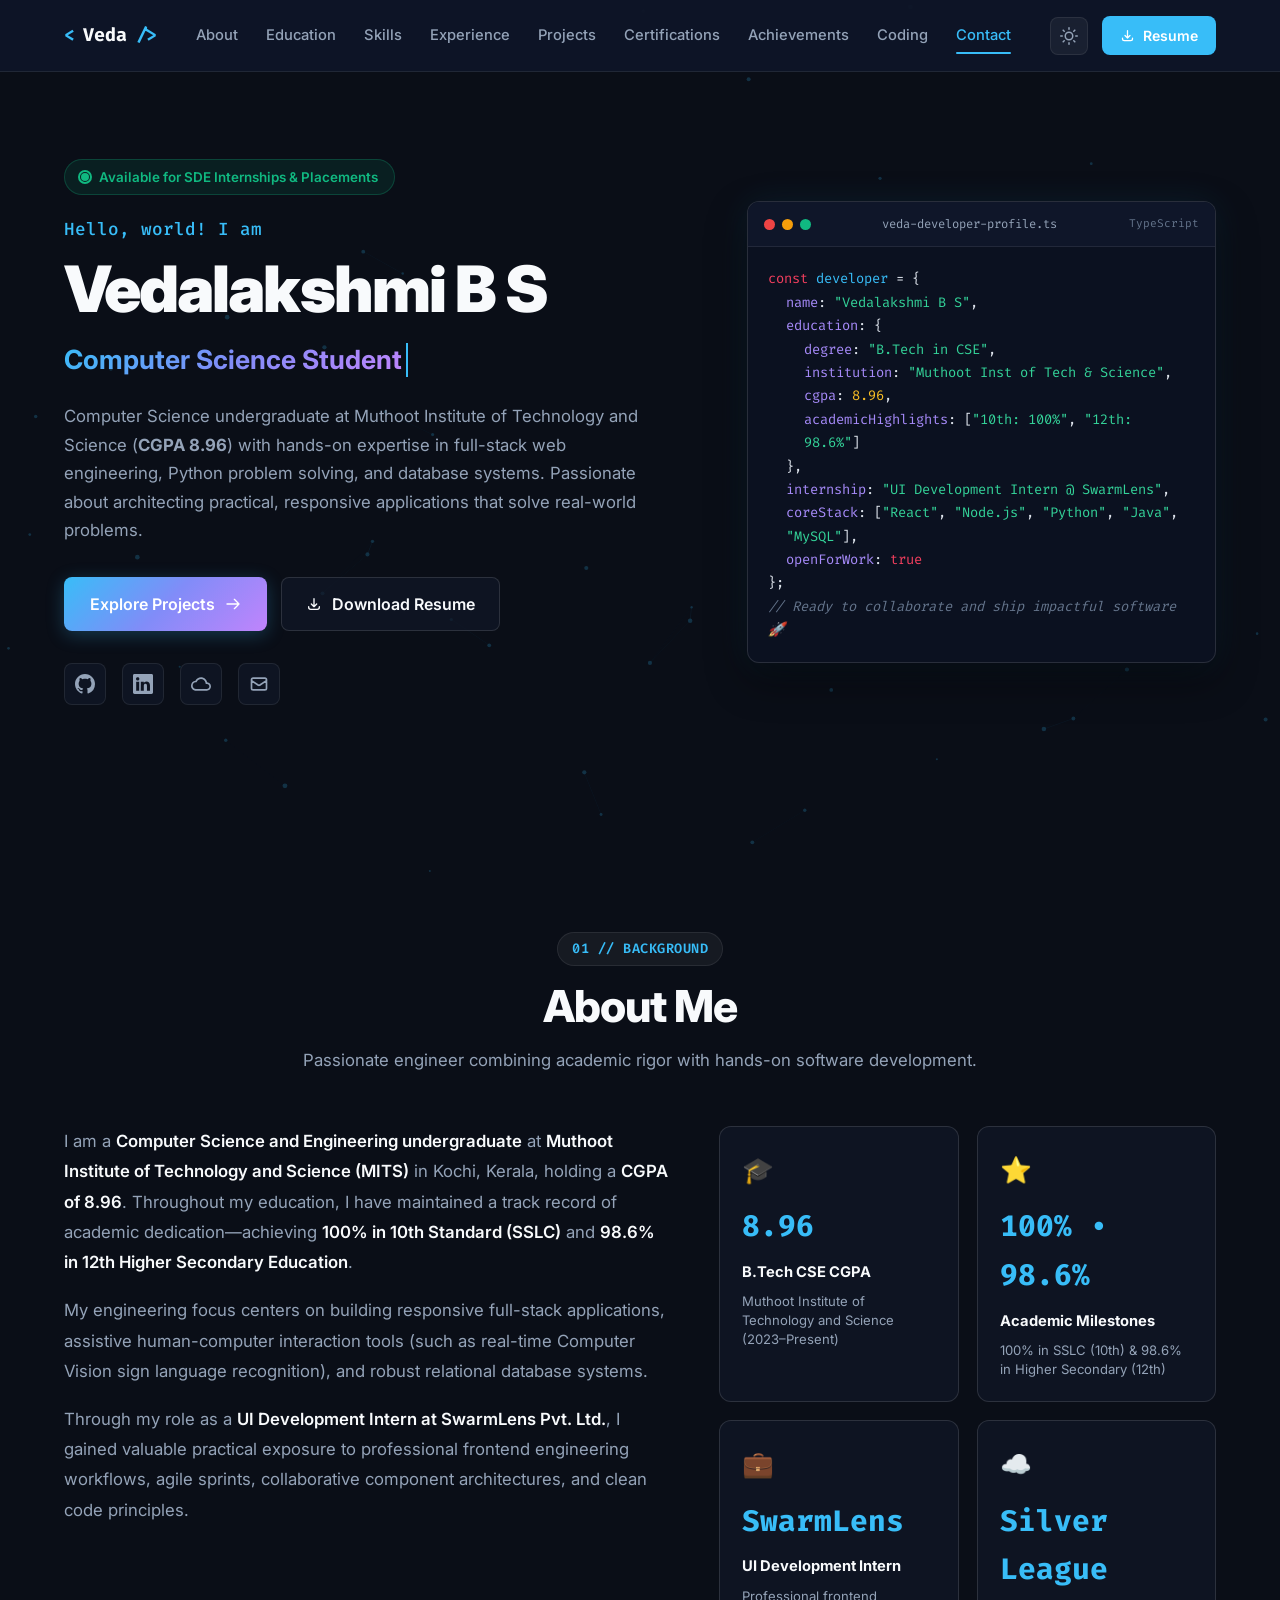
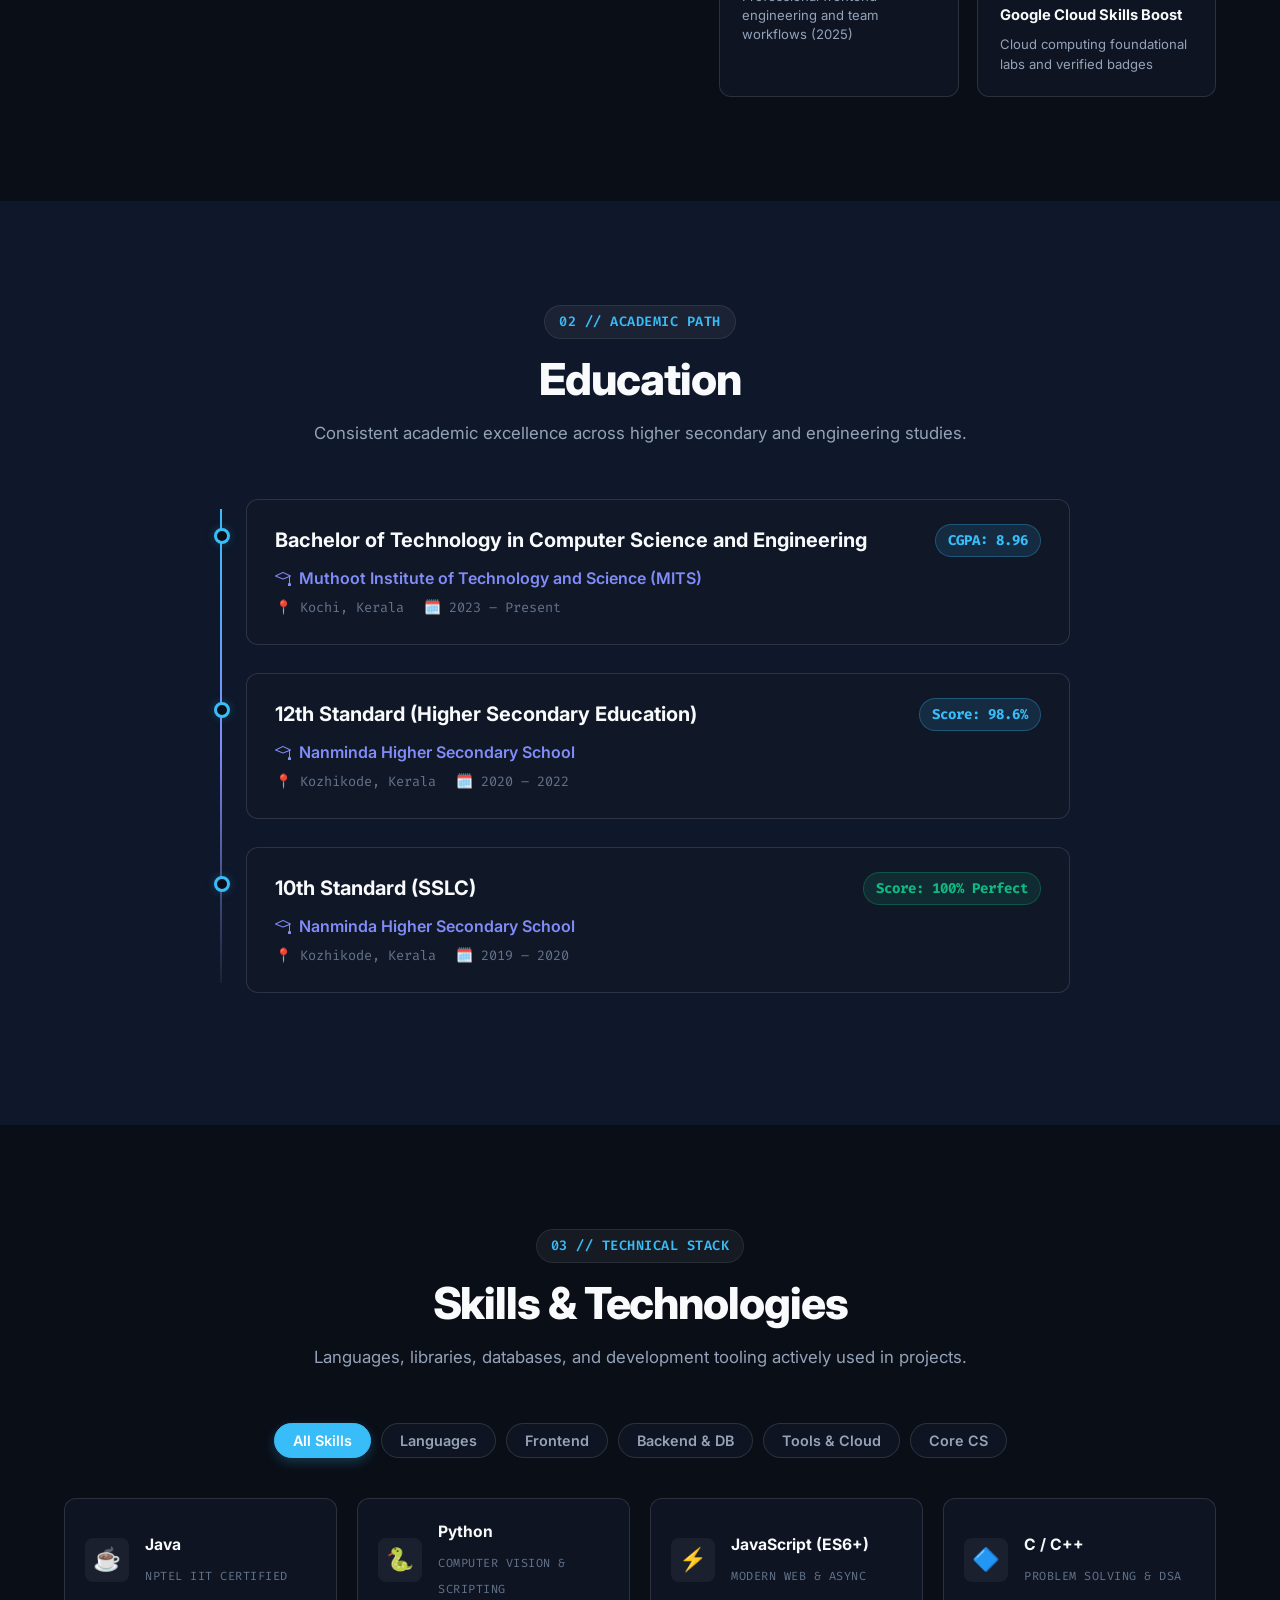
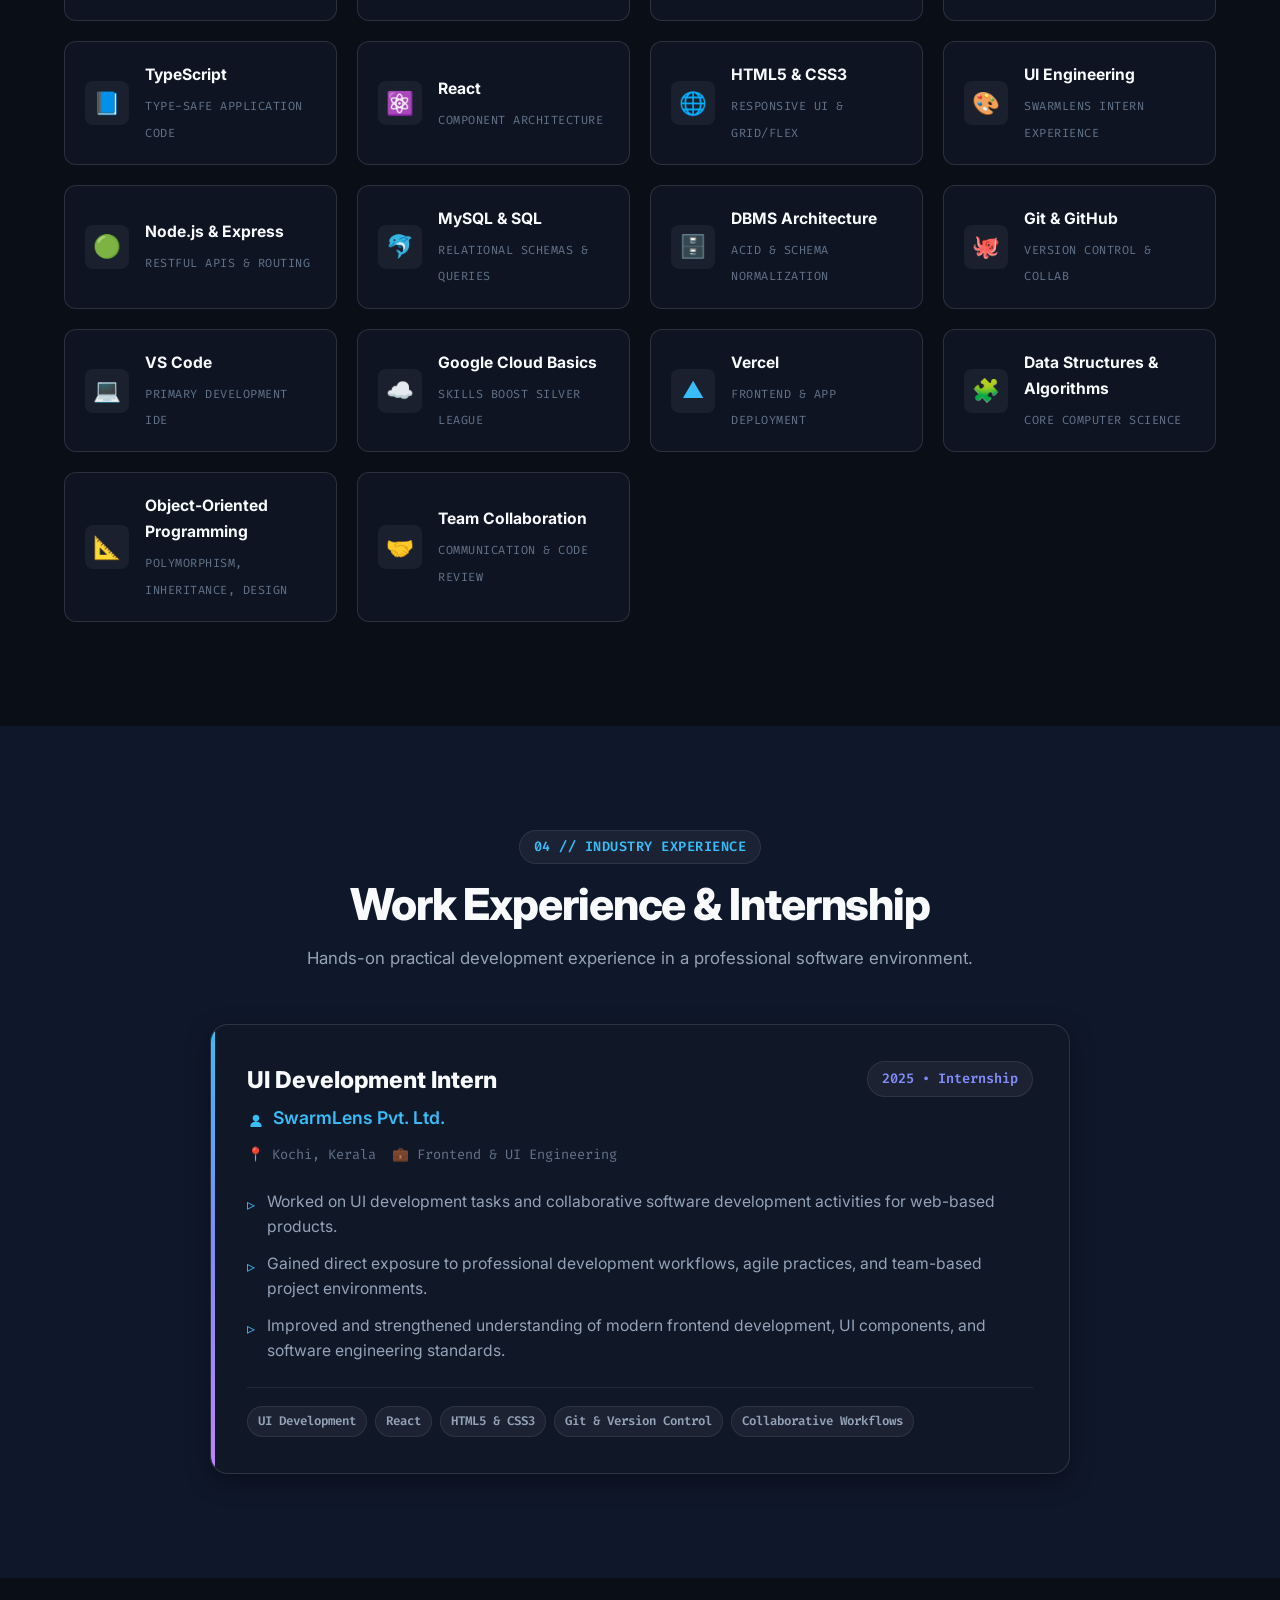
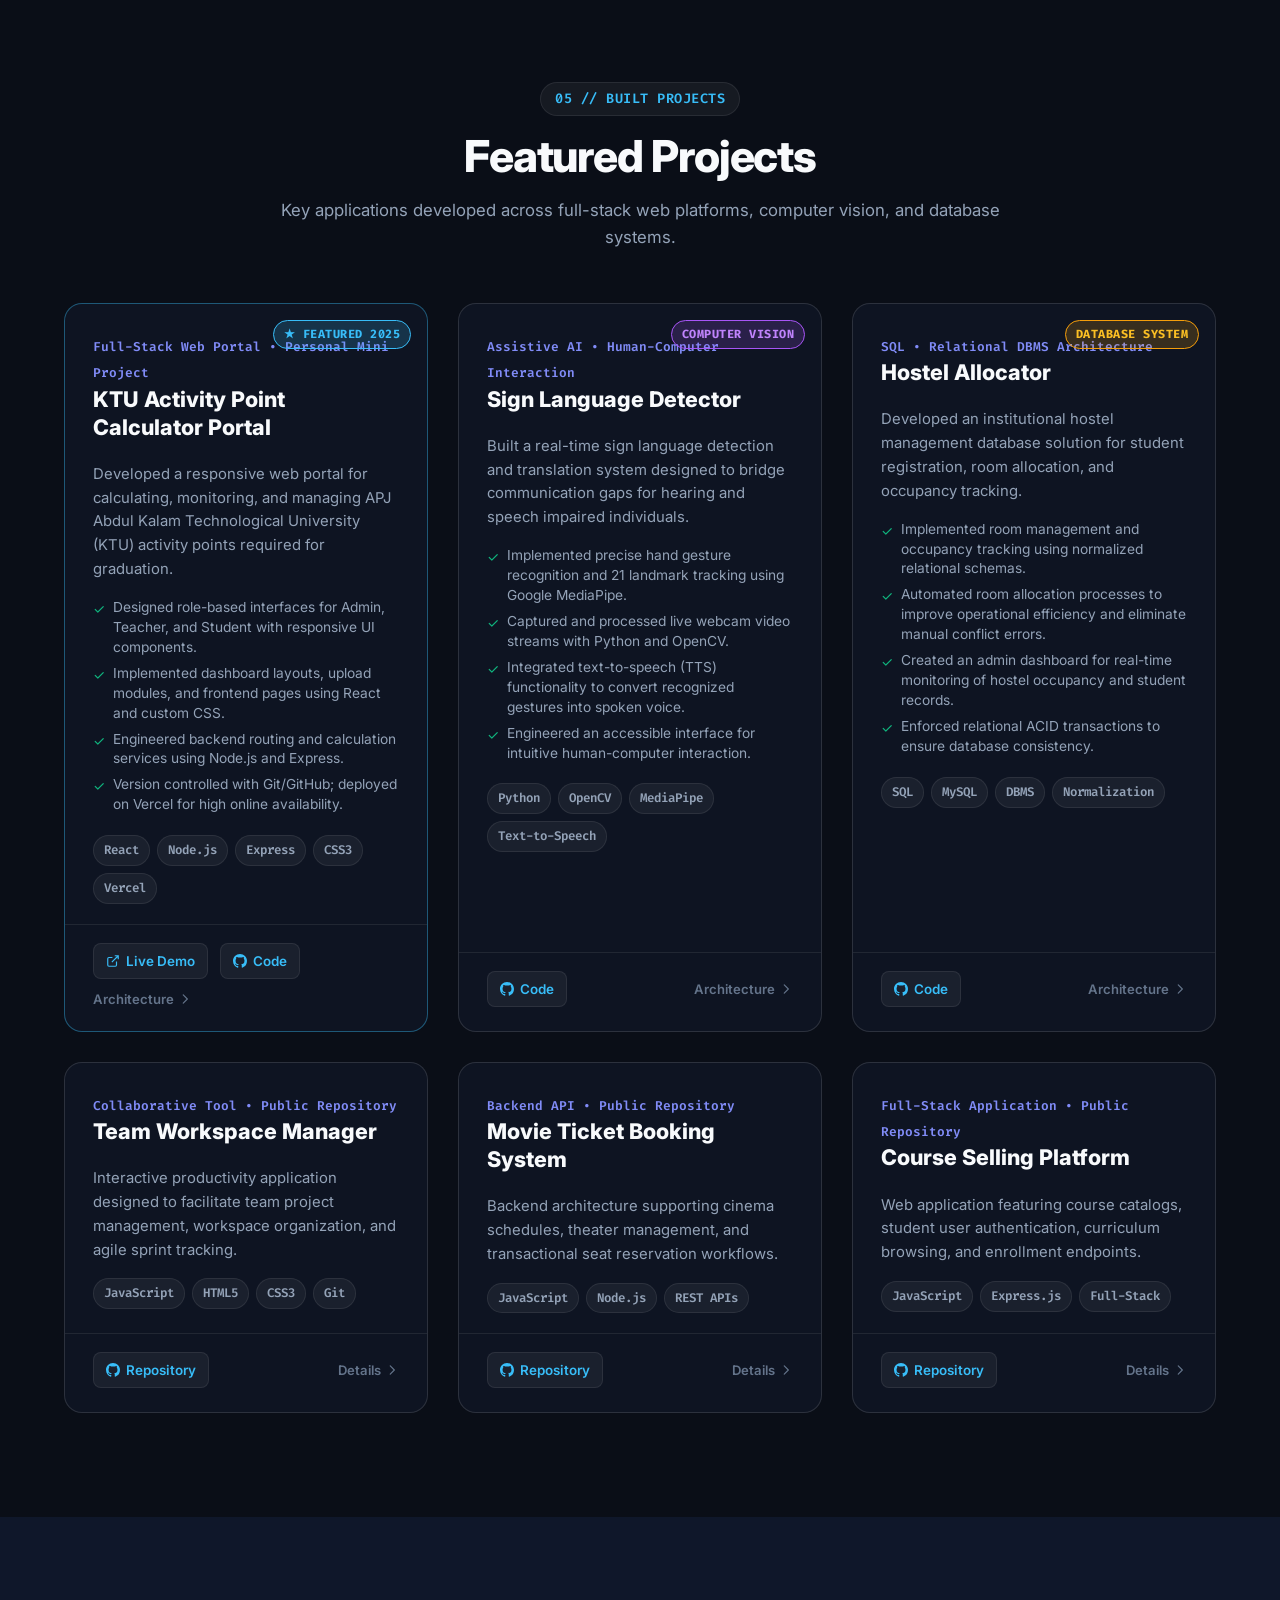
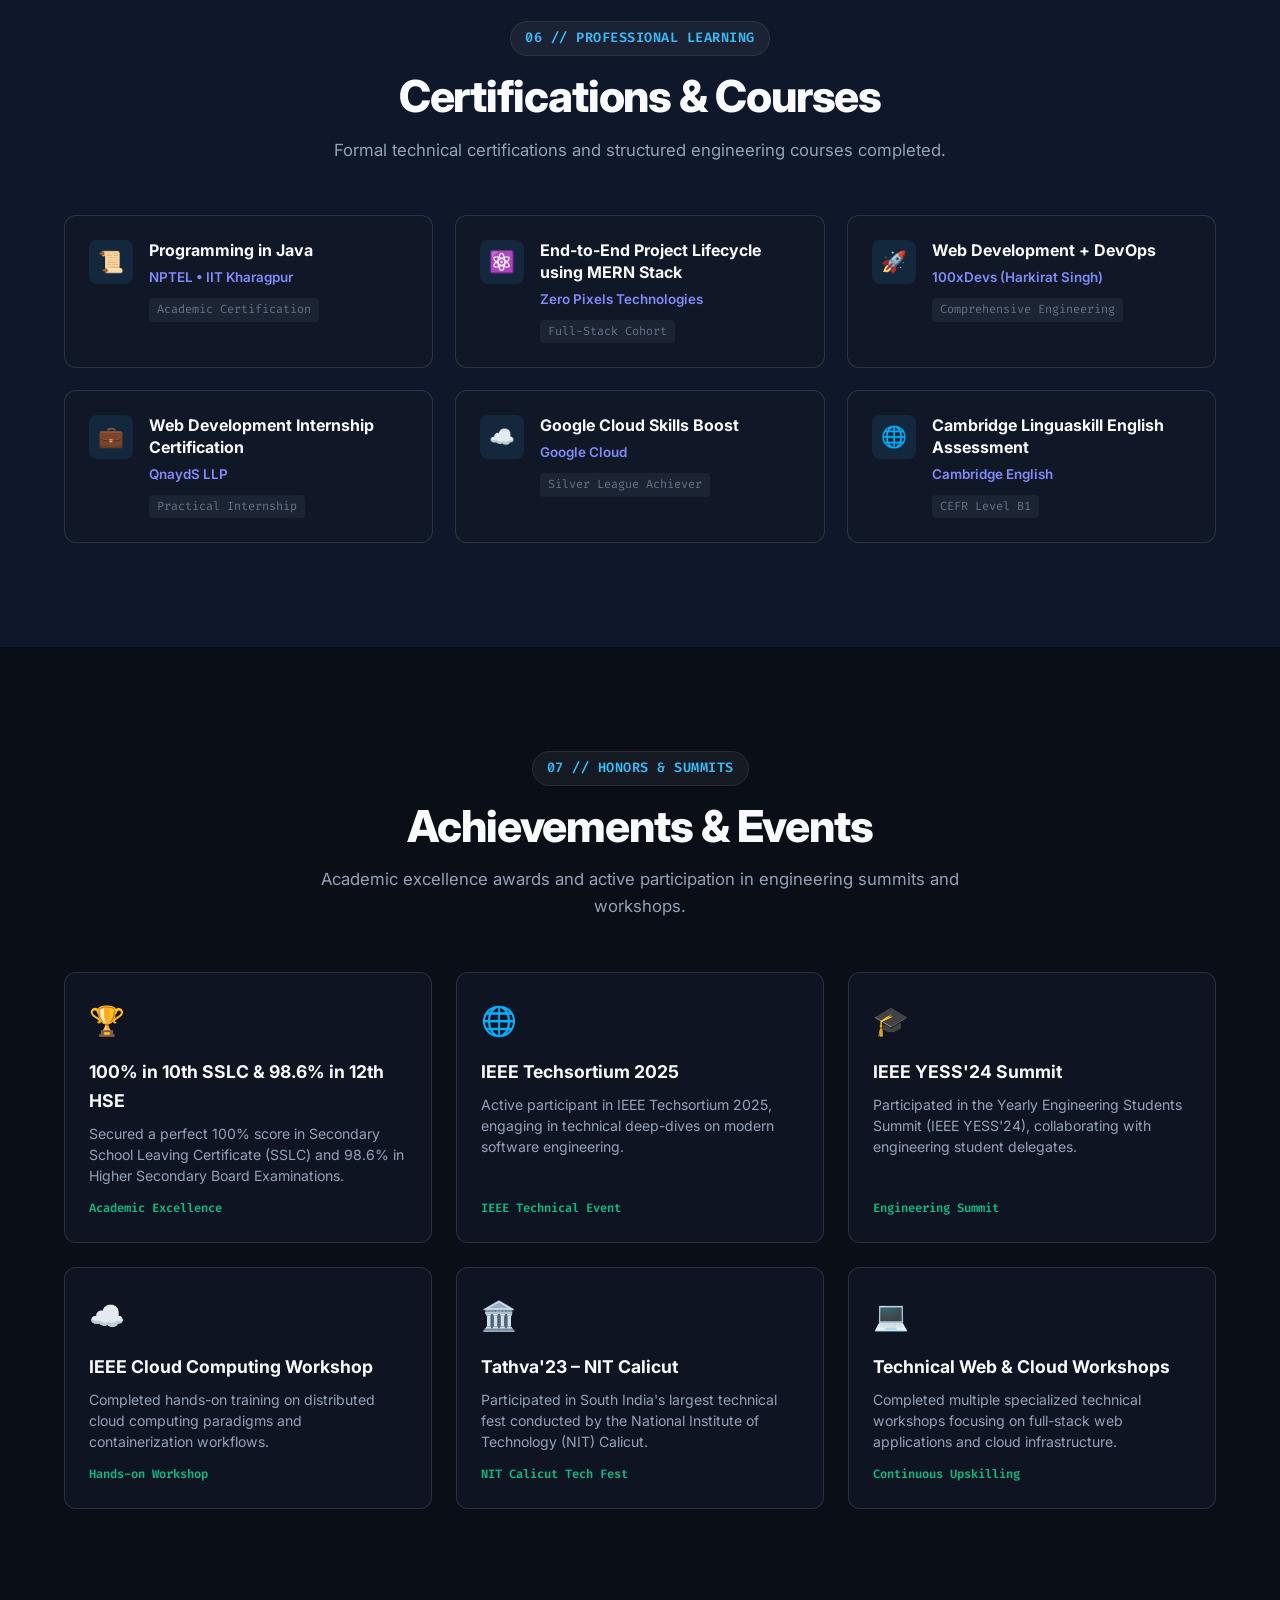
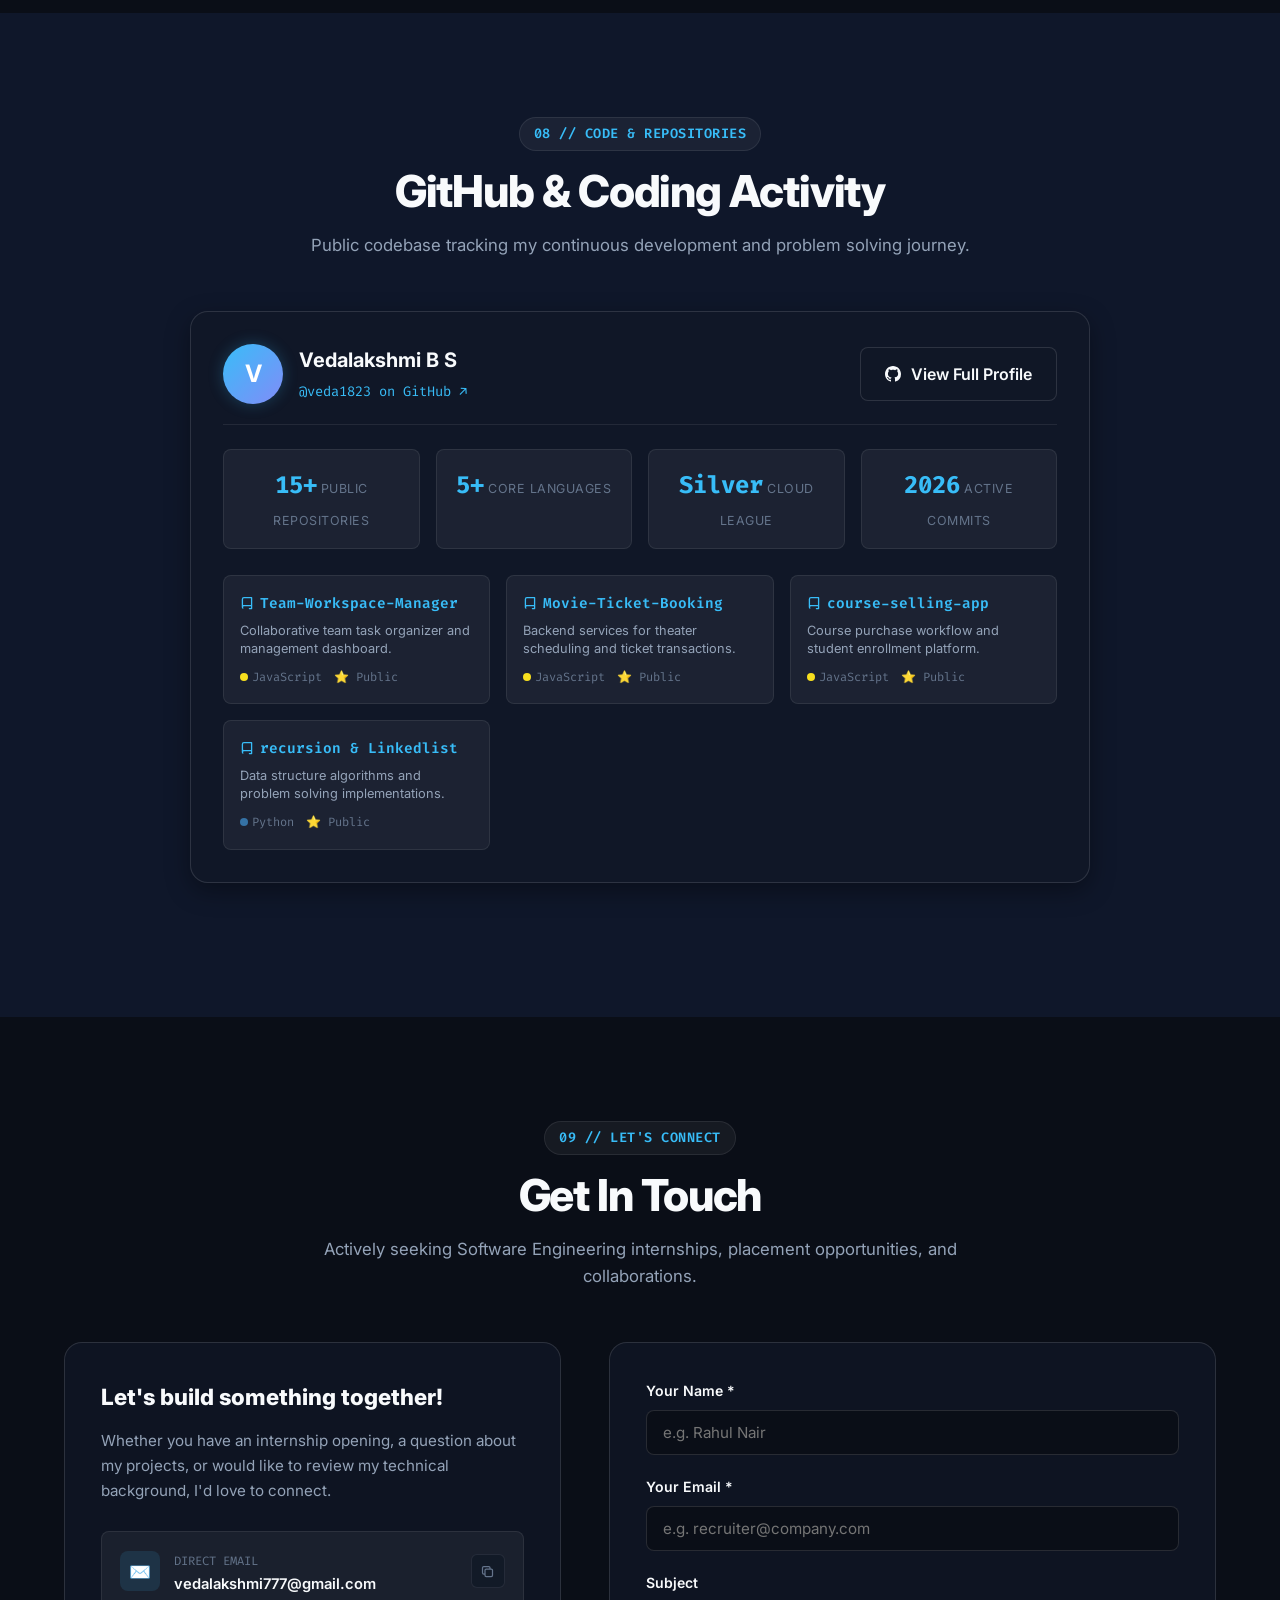
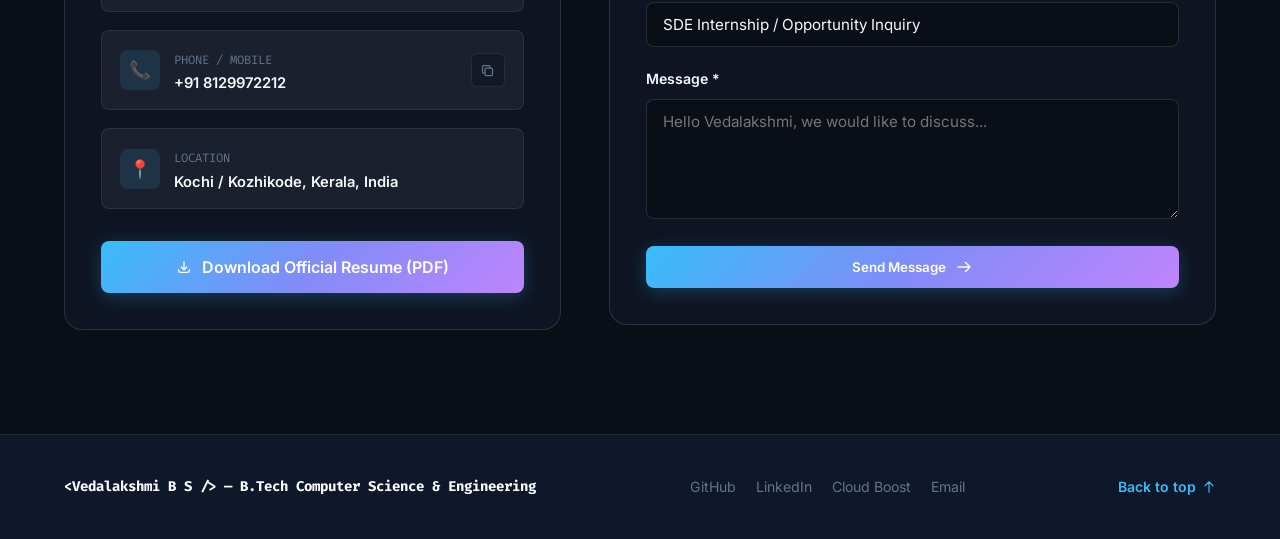
==== index.html @ 5c639513 "Initial commit: Vedalakshmi B S developer portfolio" ====
<!DOCTYPE html>
<html lang="en" data-theme="dark">
<head>
  <meta charset="UTF-8">
  <meta name="viewport" content="width=device-width, initial-scale=1.0">
  <title>Vedalakshmi B S | Computer Science Undergrad & Full-Stack Developer</title>
  <meta name="description" content="Personal portfolio of Vedalakshmi B S, a Computer Science Engineering student at Muthoot Institute of Technology and Science (CGPA 8.96). Full-stack developer, UI intern at SwarmLens, and problem solver.">
  <meta name="keywords" content="Vedalakshmi B S, Vedalakshmi, Portfolio, Computer Science, MITS, Web Developer, Full Stack, React, Python, SwarmLens, KTU Activity Point Calculator">
  <meta name="author" content="Vedalakshmi B S">

  <!-- Open Graph / Social Meta -->
  <meta property="og:type" content="website">
  <meta property="og:title" content="Vedalakshmi B S | Developer Portfolio">
  <meta property="og:description" content="B.Tech Computer Science student, Full-Stack Developer, and UI Development Intern. Building practical software and assistive technology.">
  <meta property="og:url" content="https://github.com/veda1823">

  <!-- Google Fonts: Inter & Fira Code -->
  <link rel="preconnect" href="https://fonts.googleapis.com">
  <link rel="preconnect" href="https://fonts.gstatic.com" crossorigin>
  <link href="https://fonts.googleapis.com/css2?family=Fira+Code:wght@400;500;600;700&family=Inter:wght@300;400;500;600;700;800;900&display=swap" rel="stylesheet">

  <!-- Main Stylesheet -->
  <link rel="stylesheet" href="assets/css/style.css">
</head>
<body>
  <!-- Subtle Interactive Canvas Background -->
  <canvas id="canvas-bg"></canvas>

  <!-- =========================================================================
       Sticky Navigation Bar
       ========================================================================= -->
  <header class="navbar" id="navbar">
    <div class="container nav-container">
      <a href="#hero" class="nav-brand" aria-label="Vedalakshmi B S Home">
        <span class="brand-bracket">&lt;</span>Veda<span class="brand-bracket"> /&gt;</span>
      </a>

      <!-- Desktop & Mobile Navigation Menu -->
      <nav class="nav-menu" id="nav-menu" aria-label="Main Navigation">
        <a href="#about" class="nav-link">About</a>
        <a href="#education" class="nav-link">Education</a>
        <a href="#skills" class="nav-link">Skills</a>
        <a href="#experience" class="nav-link">Experience</a>
        <a href="#projects" class="nav-link">Projects</a>
        <a href="#certifications" class="nav-link">Certifications</a>
        <a href="#achievements" class="nav-link">Achievements</a>
        <a href="#github" class="nav-link">Coding</a>
        <a href="#contact" class="nav-link">Contact</a>
      </nav>

      <!-- Nav Actions (Theme & Resume) -->
      <div class="nav-actions">
        <button id="theme-toggle" class="theme-toggle-btn" aria-label="Toggle theme" title="Toggle Theme">
          <!-- Populated by JS -->
        </button>

        <a href="assets/docs/Vedalakshmi_B_S_Resume.pdf" download="Vedalakshmi_B_S_Resume.pdf" class="btn-resume" title="Download Resume">
          <svg width="15" height="15" fill="none" stroke="currentColor" stroke-width="2" viewBox="0 0 24 24" aria-hidden="true">
            <path stroke-linecap="round" stroke-linejoin="round" d="M4 16v1a3 3 0 003 3h10a3 3 0 003-3v-1m-4-4l-4 4m0 0l-4-4m4 4V4"/>
          </svg>
          <span>Resume</span>
        </a>

        <button id="hamburger-btn" class="hamburger-btn" aria-label="Toggle mobile menu" aria-expanded="false" aria-controls="nav-menu">
          <span></span>
          <span></span>
          <span></span>
        </button>
      </div>
    </div>
  </header>

  <main>
    <!-- =======================================================================
         1. Hero Section
         ======================================================================= -->
    <section class="hero" id="hero">
      <div class="container hero-grid">
        <div class="hero-content">
          <div class="hero-badge">
            <span class="pulse-dot"></span>
            <span>Available for SDE Internships &amp; Placements</span>
          </div>

          <p class="hero-greeting">Hello, world! I am</p>
          <h1 class="hero-name">Vedalakshmi B S</h1>

          <div class="hero-roles" aria-live="polite">
            <span class="typed-text" id="typed-text"></span>
            <span class="cursor" aria-hidden="true"></span>
          </div>

          <p class="hero-bio">
            Computer Science undergraduate at Muthoot Institute of Technology and Science (<strong>CGPA 8.96</strong>) with hands-on expertise in full-stack web engineering, Python problem solving, and database systems. Passionate about architecting practical, responsive applications that solve real-world problems.
          </p>

          <div class="hero-ctas">
            <a href="#projects" class="btn-primary">
              <span>Explore Projects</span>
              <svg width="16" height="16" fill="none" stroke="currentColor" stroke-width="2" viewBox="0 0 24 24"><path stroke-linecap="round" stroke-linejoin="round" d="M14 5l7 7m0 0l-7 7m7-7H3"/></svg>
            </a>
            <a href="assets/docs/Vedalakshmi_B_S_Resume.pdf" download="Vedalakshmi_B_S_Resume.pdf" class="btn-secondary">
              <svg width="16" height="16" fill="none" stroke="currentColor" stroke-width="2" viewBox="0 0 24 24"><path stroke-linecap="round" stroke-linejoin="round" d="M4 16v1a3 3 0 003 3h10a3 3 0 003-3v-1m-4-4l-4 4m0 0l-4-4m4 4V4"/></svg>
              <span>Download Resume</span>
            </a>
          </div>

          <!-- Social and Profile Quick Links -->
          <div class="hero-socials">
            <a href="https://github.com/veda1823" target="_blank" rel="noopener noreferrer" class="social-icon-btn" title="GitHub - @veda1823">
              <svg width="20" height="20" fill="currentColor" viewBox="0 0 16 16"><path d="M8 0C3.58 0 0 3.58 0 8c0 3.54 2.29 6.53 5.47 7.59.4.07.55-.17.55-.38 0-.19-.01-.82-.01-1.49-2.01.37-2.53-.49-2.69-.94-.09-.23-.48-.94-.82-1.13-.28-.15-.68-.52-.01-.53.63-.01 1.08.58 1.23.82.72 1.21 1.87.87 2.33.66.07-.52.28-.87.51-1.07-1.78-.2-3.64-.89-3.64-3.95 0-.87.31-1.59.82-2.15-.08-.2-.36-1.02.08-2.12 0 0 .67-.21 2.2.82.64-.18 1.32-.27 2-.27.68 0 1.36.09 2 .27 1.53-1.04 2.2-.82 2.2-.82.44 1.1.16 1.92.08 2.12.51.56.82 1.27.82 2.15 0 3.07-1.87 3.75-3.65 3.95.29.25.54.73.54 1.48 0 1.07-.01 1.93-.01 2.2 0 .21.15.46.55.38A8.012 8.012 0 0 0 16 8c0-4.42-3.58-8-8-8z"/></svg>
            </a>
            <a href="https://www.linkedin.com/in/vedalakshmi-b-s-a53536385" target="_blank" rel="noopener noreferrer" class="social-icon-btn" title="LinkedIn - Vedalakshmi B S">
              <svg width="20" height="20" fill="currentColor" viewBox="0 0 16 16"><path d="M0 1.146C0 .513.526 0 1.175 0h13.65C15.474 0 16 .513 16 1.146v13.708c0 .633-.526 1.146-1.175 1.146H1.175C.526 16 0 15.487 0 14.854V1.146zm4.943 12.248V6.169H2.542v7.225h2.401zm-1.2-8.212c.837 0 1.358-.554 1.358-1.248-.015-.709-.52-1.248-1.342-1.248-.822 0-1.359.54-1.359 1.248 0 .694.521 1.248 1.327 1.248h.016zm4.908 8.212V9.359c0-.216.016-.432.08-.586.173-.431.568-.878 1.232-.878.869 0 1.216.662 1.216 1.634v3.865h2.401V9.25c0-2.22-1.184-3.252-2.764-3.252-1.274 0-1.845.7-2.165 1.193v.025h-.016a5.54 5.54 0 0 1 .016-.025V6.169h-2.4c.03.678 0 7.225 0 7.225h2.4z"/></svg>
            </a>
            <a href="https://www.cloudskillsboost.google/public_profiles/78771005-3f91-4b56-a97d-d9c520f4bd51" target="_blank" rel="noopener noreferrer" class="social-icon-btn" title="Google Cloud Skills Boost Profile">
              <svg width="20" height="20" fill="currentColor" viewBox="0 0 24 24"><path d="M19.35 10.04C18.67 6.59 15.64 4 12 4 9.11 4 6.6 5.64 5.35 8.04 2.34 8.36 0 10.91 0 14c0 3.31 2.69 6 6 6h13c2.76 0 5-2.24 5-5 0-2.64-2.05-4.78-4.65-4.96zM19 18H6c-2.21 0-4-1.79-4-4 0-2.05 1.53-3.76 3.56-3.97l1.07-.11.5-.95C8.08 7.14 9.94 6 12 6c2.62 0 4.88 1.86 5.39 4.43l.3 1.5 1.53.11c1.56.1 2.78 1.41 2.78 2.96 0 1.65-1.35 3-3 3z"/></svg>
            </a>
            <a href="mailto:vedalakshmi777@gmail.com" class="social-icon-btn" title="Send Email">
              <svg width="20" height="20" fill="none" stroke="currentColor" stroke-width="2" viewBox="0 0 24 24"><path stroke-linecap="round" stroke-linejoin="round" d="M3 8l7.89 5.26a2 2 0 002.22 0L21 8M5 19h14a2 2 0 002-2V7a2 2 0 00-2-2H5a2 2 0 00-2 2v10a2 2 0 002 2z"/></svg>
            </a>
          </div>
        </div>

        <!-- Terminal / Code Preview Card -->
        <div class="hero-preview">
          <div class="terminal-window">
            <div class="terminal-header">
              <div class="terminal-dots">
                <span class="dot red"></span>
                <span class="dot yellow"></span>
                <span class="dot green"></span>
              </div>
              <span class="terminal-title">veda-developer-profile.ts</span>
              <span style="font-size: 0.7rem; color: #64748b;">TypeScript</span>
            </div>
            <div class="terminal-body">
              <p><span class="code-keyword">const</span> <span class="code-var">developer</span> = {</p>
              <p style="padding-left: 18px;"><span class="code-prop">name</span>: <span class="code-str">"Vedalakshmi B S"</span>,</p>
              <p style="padding-left: 18px;"><span class="code-prop">education</span>: {</p>
              <p style="padding-left: 36px;"><span class="code-prop">degree</span>: <span class="code-str">"B.Tech in CSE"</span>,</p>
              <p style="padding-left: 36px;"><span class="code-prop">institution</span>: <span class="code-str">"Muthoot Inst of Tech & Science"</span>,</p>
              <p style="padding-left: 36px;"><span class="code-prop">cgpa</span>: <span class="code-num">8.96</span>,</p>
              <p style="padding-left: 36px;"><span class="code-prop">academicHighlights</span>: [<span class="code-str">"10th: 100%"</span>, <span class="code-str">"12th: 98.6%"</span>]</p>
              <p style="padding-left: 18px;">},</p>
              <p style="padding-left: 18px;"><span class="code-prop">internship</span>: <span class="code-str">"UI Development Intern @ SwarmLens"</span>,</p>
              <p style="padding-left: 18px;"><span class="code-prop">coreStack</span>: [<span class="code-str">"React"</span>, <span class="code-str">"Node.js"</span>, <span class="code-str">"Python"</span>, <span class="code-str">"Java"</span>, <span class="code-str">"MySQL"</span>],</p>
              <p style="padding-left: 18px;"><span class="code-prop">openForWork</span>: <span class="code-keyword">true</span></p>
              <p>};</p>
              <p class="code-comment">// Ready to collaborate and ship impactful software 🚀</p>
            </div>
          </div>
        </div>
      </div>
    </section>

    <!-- =======================================================================
         2. About Me Section
         ======================================================================= -->
    <section class="section" id="about">
      <div class="container">
        <div class="section-header">
          <span class="section-tag">01 // Background</span>
          <h2 class="section-title">About Me</h2>
          <p class="section-desc">Passionate engineer combining academic rigor with hands-on software development.</p>
        </div>

        <div class="about-grid">
          <div class="about-content">
            <p>
              I am a <strong>Computer Science and Engineering undergraduate</strong> at <strong>Muthoot Institute of Technology and Science (MITS)</strong> in Kochi, Kerala, holding a <strong>CGPA of 8.96</strong>. Throughout my education, I have maintained a track record of academic dedication—achieving <strong>100% in 10th Standard (SSLC)</strong> and <strong>98.6% in 12th Higher Secondary Education</strong>.
            </p>
            <p>
              My engineering focus centers on building responsive full-stack applications, assistive human-computer interaction tools (such as real-time Computer Vision sign language recognition), and robust relational database systems.
            </p>
            <p>
              Through my role as a <strong>UI Development Intern at SwarmLens Pvt. Ltd.</strong>, I gained valuable practical exposure to professional frontend engineering workflows, agile sprints, collaborative component architectures, and clean code principles.
            </p>
          </div>

          <!-- Highlight Metric Cards (100% Truthful) -->
          <div class="about-highlights-grid">
            <div class="highlight-card">
              <span class="highlight-icon">🎓</span>
              <span class="highlight-value">8.96</span>
              <span class="highlight-title">B.Tech CSE CGPA</span>
              <span class="highlight-desc">Muthoot Institute of Technology and Science (2023–Present)</span>
            </div>

            <div class="highlight-card">
              <span class="highlight-icon">⭐</span>
              <span class="highlight-value">100% &bull; 98.6%</span>
              <span class="highlight-title">Academic Milestones</span>
              <span class="highlight-desc">100% in SSLC (10th) &amp; 98.6% in Higher Secondary (12th)</span>
            </div>

            <div class="highlight-card">
              <span class="highlight-icon">💼</span>
              <span class="highlight-value">SwarmLens</span>
              <span class="highlight-title">UI Development Intern</span>
              <span class="highlight-desc">Professional frontend engineering and team workflows (2025)</span>
            </div>

            <div class="highlight-card">
              <span class="highlight-icon">☁️</span>
              <span class="highlight-value">Silver League</span>
              <span class="highlight-title">Google Cloud Skills Boost</span>
              <span class="highlight-desc">Cloud computing foundational labs and verified badges</span>
            </div>
          </div>
        </div>
      </div>
    </section>

    <!-- =======================================================================
         3. Education Section
         ======================================================================= -->
    <section class="section" id="education" style="background: var(--bg-surface);">
      <div class="container">
        <div class="section-header">
          <span class="section-tag">02 // Academic Path</span>
          <h2 class="section-title">Education</h2>
          <p class="section-desc">Consistent academic excellence across higher secondary and engineering studies.</p>
        </div>

        <div class="education-timeline">
          <!-- B.Tech Card -->
          <div class="edu-card">
            <span class="edu-marker"></span>
            <div class="edu-header">
              <h3 class="edu-degree">Bachelor of Technology in Computer Science and Engineering</h3>
              <span class="edu-badge">CGPA: 8.96</span>
            </div>
            <div class="edu-institution">
              <svg width="16" height="16" fill="currentColor" viewBox="0 0 16 16"><path d="M8.211 2.047a.5.5 0 0 0-.422 0l-7.5 3.5a.5.5 0 0 0 .025.917l7.5 3a.5.5 0 0 0 .372 0L14 7.14V13a1 1 0 0 0-1 1v2h3v-2a1 1 0 0 0-1-1V6.739l.686-.275a.5.5 0 0 0 .025-.917l-7.5-3.5zM8 8.46 1.758 5.963 8 3.05l6.242 2.913L8 8.46z"/></svg>
              <span>Muthoot Institute of Technology and Science (MITS)</span>
            </div>
            <div class="edu-meta">
              <span>📍 Kochi, Kerala</span>
              <span>🗓️ 2023 &ndash; Present</span>
            </div>
          </div>

          <!-- 12th Card -->
          <div class="edu-card">
            <span class="edu-marker"></span>
            <div class="edu-header">
              <h3 class="edu-degree">12th Standard (Higher Secondary Education)</h3>
              <span class="edu-badge">Score: 98.6%</span>
            </div>
            <div class="edu-institution">
              <svg width="16" height="16" fill="currentColor" viewBox="0 0 16 16"><path d="M8.211 2.047a.5.5 0 0 0-.422 0l-7.5 3.5a.5.5 0 0 0 .025.917l7.5 3a.5.5 0 0 0 .372 0L14 7.14V13a1 1 0 0 0-1 1v2h3v-2a1 1 0 0 0-1-1V6.739l.686-.275a.5.5 0 0 0 .025-.917l-7.5-3.5zM8 8.46 1.758 5.963 8 3.05l6.242 2.913L8 8.46z"/></svg>
              <span>Nanminda Higher Secondary School</span>
            </div>
            <div class="edu-meta">
              <span>📍 Kozhikode, Kerala</span>
              <span>🗓️ 2020 &ndash; 2022</span>
            </div>
          </div>

          <!-- 10th Card -->
          <div class="edu-card">
            <span class="edu-marker"></span>
            <div class="edu-header">
              <h3 class="edu-degree">10th Standard (SSLC)</h3>
              <span class="edu-badge perfect">Score: 100% Perfect</span>
            </div>
            <div class="edu-institution">
              <svg width="16" height="16" fill="currentColor" viewBox="0 0 16 16"><path d="M8.211 2.047a.5.5 0 0 0-.422 0l-7.5 3.5a.5.5 0 0 0 .025.917l7.5 3a.5.5 0 0 0 .372 0L14 7.14V13a1 1 0 0 0-1 1v2h3v-2a1 1 0 0 0-1-1V6.739l.686-.275a.5.5 0 0 0 .025-.917l-7.5-3.5zM8 8.46 1.758 5.963 8 3.05l6.242 2.913L8 8.46z"/></svg>
              <span>Nanminda Higher Secondary School</span>
            </div>
            <div class="edu-meta">
              <span>📍 Kozhikode, Kerala</span>
              <span>🗓️ 2019 &ndash; 2020</span>
            </div>
          </div>
        </div>
      </div>
    </section>

    <!-- =======================================================================
         4. Technical Skills Section
         ======================================================================= -->
    <section class="section" id="skills">
      <div class="container">
        <div class="section-header">
          <span class="section-tag">03 // Technical Stack</span>
          <h2 class="section-title">Skills &amp; Technologies</h2>
          <p class="section-desc">Languages, libraries, databases, and development tooling actively used in projects.</p>
        </div>

        <!-- Filter navigation -->
        <div class="skills-filter-nav">
          <button class="filter-btn active" data-filter="all">All Skills</button>
          <button class="filter-btn" data-filter="lang">Languages</button>
          <button class="filter-btn" data-filter="frontend">Frontend</button>
          <button class="filter-btn" data-filter="backend">Backend &amp; DB</button>
          <button class="filter-btn" data-filter="tools">Tools &amp; Cloud</button>
          <button class="filter-btn" data-filter="core">Core CS</button>
        </div>

        <div class="skills-grid" id="skills-grid">
          <!-- Programming Languages -->
          <div class="skill-card" data-category="lang">
            <div class="skill-icon">☕</div>
            <div class="skill-info">
              <h4 class="skill-name">Java</h4>
              <span class="skill-category-tag">NPTEL IIT Certified</span>
            </div>
          </div>

          <div class="skill-card" data-category="lang">
            <div class="skill-icon">🐍</div>
            <div class="skill-info">
              <h4 class="skill-name">Python</h4>
              <span class="skill-category-tag">Computer Vision &amp; Scripting</span>
            </div>
          </div>

          <div class="skill-card" data-category="lang">
            <div class="skill-icon">⚡</div>
            <div class="skill-info">
              <h4 class="skill-name">JavaScript (ES6+)</h4>
              <span class="skill-category-tag">Modern Web &amp; Async</span>
            </div>
          </div>

          <div class="skill-card" data-category="lang">
            <div class="skill-icon">🔷</div>
            <div class="skill-info">
              <h4 class="skill-name">C / C++</h4>
              <span class="skill-category-tag">Problem Solving &amp; DSA</span>
            </div>
          </div>

          <div class="skill-card" data-category="lang">
            <div class="skill-icon">📘</div>
            <div class="skill-info">
              <h4 class="skill-name">TypeScript</h4>
              <span class="skill-category-tag">Type-Safe Application Code</span>
            </div>
          </div>

          <!-- Frontend -->
          <div class="skill-card" data-category="frontend">
            <div class="skill-icon">⚛️</div>
            <div class="skill-info">
              <h4 class="skill-name">React</h4>
              <span class="skill-category-tag">Component Architecture</span>
            </div>
          </div>

          <div class="skill-card" data-category="frontend">
            <div class="skill-icon">🌐</div>
            <div class="skill-info">
              <h4 class="skill-name">HTML5 &amp; CSS3</h4>
              <span class="skill-category-tag">Responsive UI &amp; Grid/Flex</span>
            </div>
          </div>

          <div class="skill-card" data-category="frontend">
            <div class="skill-icon">🎨</div>
            <div class="skill-info">
              <h4 class="skill-name">UI Engineering</h4>
              <span class="skill-category-tag">SwarmLens Intern Experience</span>
            </div>
          </div>

          <!-- Backend & Database -->
          <div class="skill-card" data-category="backend">
            <div class="skill-icon">🟢</div>
            <div class="skill-info">
              <h4 class="skill-name">Node.js &amp; Express</h4>
              <span class="skill-category-tag">RESTful APIs &amp; Routing</span>
            </div>
          </div>

          <div class="skill-card" data-category="backend">
            <div class="skill-icon">🐬</div>
            <div class="skill-info">
              <h4 class="skill-name">MySQL &amp; SQL</h4>
              <span class="skill-category-tag">Relational Schemas &amp; Queries</span>
            </div>
          </div>

          <div class="skill-card" data-category="backend">
            <div class="skill-icon">🗄️</div>
            <div class="skill-info">
              <h4 class="skill-name">DBMS Architecture</h4>
              <span class="skill-category-tag">ACID &amp; Schema Normalization</span>
            </div>
          </div>

          <!-- Tools & Cloud -->
          <div class="skill-card" data-category="tools">
            <div class="skill-icon">🐙</div>
            <div class="skill-info">
              <h4 class="skill-name">Git &amp; GitHub</h4>
              <span class="skill-category-tag">Version Control &amp; Collab</span>
            </div>
          </div>

          <div class="skill-card" data-category="tools">
            <div class="skill-icon">💻</div>
            <div class="skill-info">
              <h4 class="skill-name">VS Code</h4>
              <span class="skill-category-tag">Primary Development IDE</span>
            </div>
          </div>

          <div class="skill-card" data-category="tools">
            <div class="skill-icon">☁️</div>
            <div class="skill-info">
              <h4 class="skill-name">Google Cloud Basics</h4>
              <span class="skill-category-tag">Skills Boost Silver League</span>
            </div>
          </div>

          <div class="skill-card" data-category="tools">
            <div class="skill-icon">▲</div>
            <div class="skill-info">
              <h4 class="skill-name">Vercel</h4>
              <span class="skill-category-tag">Frontend &amp; App Deployment</span>
            </div>
          </div>

          <!-- Core CS -->
          <div class="skill-card" data-category="core">
            <div class="skill-icon">🧩</div>
            <div class="skill-info">
              <h4 class="skill-name">Data Structures &amp; Algorithms</h4>
              <span class="skill-category-tag">Core Computer Science</span>
            </div>
          </div>

          <div class="skill-card" data-category="core">
            <div class="skill-icon">📐</div>
            <div class="skill-info">
              <h4 class="skill-name">Object-Oriented Programming</h4>
              <span class="skill-category-tag">Polymorphism, Inheritance, Design</span>
            </div>
          </div>

          <div class="skill-card" data-category="core">
            <div class="skill-icon">🤝</div>
            <div class="skill-info">
              <h4 class="skill-name">Team Collaboration</h4>
              <span class="skill-category-tag">Communication &amp; Code Review</span>
            </div>
          </div>
        </div>
      </div>
    </section>

    <!-- =======================================================================
         5. Experience / Internship Section
         ======================================================================= -->
    <section class="section" id="experience" style="background: var(--bg-surface);">
      <div class="container">
        <div class="section-header">
          <span class="section-tag">04 // Industry Experience</span>
          <h2 class="section-title">Work Experience &amp; Internship</h2>
          <p class="section-desc">Hands-on practical development experience in a professional software environment.</p>
        </div>

        <div class="experience-container">
          <div class="experience-card">
            <div class="exp-header">
              <div>
                <h3 class="exp-role">UI Development Intern</h3>
                <h4 class="exp-company">
                  <svg width="18" height="18" fill="currentColor" viewBox="0 0 16 16"><path d="M4 16s-1 0-1-1 1-4 5-4 5 3 5 4-1 1-1 1H4Zm4-5c-1.66 0-3-1.34-3-3s1.34-3 3-3 3 1.34 3 3-1.34 3-3 3Z"/></svg>
                  <span>SwarmLens Pvt. Ltd.</span>
                </h4>
              </div>
              <span class="exp-period-badge">2025 &bull; Internship</span>
            </div>

            <div class="exp-meta">
              <span>📍 Kochi, Kerala</span>
              <span>💼 Frontend &amp; UI Engineering</span>
            </div>

            <div class="exp-bullets">
              <div class="exp-bullet-item">
                <span class="bullet-bullet">▹</span>
                <span>Worked on UI development tasks and collaborative software development activities for web-based products.</span>
              </div>
              <div class="exp-bullet-item">
                <span class="bullet-bullet">▹</span>
                <span>Gained direct exposure to professional development workflows, agile practices, and team-based project environments.</span>
              </div>
              <div class="exp-bullet-item">
                <span class="bullet-bullet">▹</span>
                <span>Improved and strengthened understanding of modern frontend development, UI components, and software engineering standards.</span>
              </div>
            </div>

            <div class="exp-tech-tags">
              <span class="tech-tag">UI Development</span>
              <span class="tech-tag">React</span>
              <span class="tech-tag">HTML5 &amp; CSS3</span>
              <span class="tech-tag">Git &amp; Version Control</span>
              <span class="tech-tag">Collaborative Workflows</span>
            </div>
          </div>
        </div>
      </div>
    </section>

    <!-- =======================================================================
         6. Projects Section (Core Highlight)
         ======================================================================= -->
    <section class="section" id="projects">
      <div class="container">
        <div class="section-header">
          <span class="section-tag">05 // Built Projects</span>
          <h2 class="section-title">Featured Projects</h2>
          <p class="section-desc">Key applications developed across full-stack web platforms, computer vision, and database systems.</p>
        </div>

        <div class="projects-grid">
          <!-- Project 1: KTU Activity Point Calculator Portal (FEATURED) -->
          <div class="project-card featured">
            <span class="project-badge-top badge-featured">★ Featured 2025</span>
            <div class="project-card-header">
              <span class="project-category">Full-Stack Web Portal &bull; Personal Mini Project</span>
              <h3 class="project-title">KTU Activity Point Calculator Portal</h3>
            </div>
            <div class="project-card-body">
              <p class="project-desc">
                Developed a responsive web portal for calculating, monitoring, and managing APJ Abdul Kalam Technological University (KTU) activity points required for graduation.
              </p>
              <div class="project-features">
                <div class="feature-item">
                  <span class="feature-check">✓</span>
                  <span>Designed role-based interfaces for Admin, Teacher, and Student with responsive UI components.</span>
                </div>
                <div class="feature-item">
                  <span class="feature-check">✓</span>
                  <span>Implemented dashboard layouts, upload modules, and frontend pages using React and custom CSS.</span>
                </div>
                <div class="feature-item">
                  <span class="feature-check">✓</span>
                  <span>Engineered backend routing and calculation services using Node.js and Express.</span>
                </div>
                <div class="feature-item">
                  <span class="feature-check">✓</span>
                  <span>Version controlled with Git/GitHub; deployed on Vercel for high online availability.</span>
                </div>
              </div>
              <div class="project-tech-list">
                <span class="tech-tag">React</span>
                <span class="tech-tag">Node.js</span>
                <span class="tech-tag">Express</span>
                <span class="tech-tag">CSS3</span>
                <span class="tech-tag">Vercel</span>
              </div>
            </div>
            <div class="project-card-footer">
              <div class="project-links">
                <a href="https://clawhub.ai/veda1823/veda-greetings" target="_blank" rel="noopener noreferrer" class="btn-project-link">
                  <svg width="14" height="14" fill="none" stroke="currentColor" stroke-width="2" viewBox="0 0 24 24"><path d="M18 13v6a2 2 0 01-2 2H5a2 2 0 01-2-2V8a2 2 0 012-2h6M15 3h6v6M10 14L21 3"/></svg>
                  <span>Live Demo</span>
                </a>
                <a href="https://github.com/veda1823" target="_blank" rel="noopener noreferrer" class="btn-project-link">
                  <svg width="14" height="14" fill="currentColor" viewBox="0 0 16 16"><path d="M8 0C3.58 0 0 3.58 0 8c0 3.54 2.29 6.53 5.47 7.59.4.07.55-.17.55-.38 0-.19-.01-.82-.01-1.49-2.01.37-2.53-.49-2.69-.94-.09-.23-.48-.94-.82-1.13-.28-.15-.68-.52-.01-.53.63-.01 1.08.58 1.23.82.72 1.21 1.87.87 2.33.66.07-.52.28-.87.51-1.07-1.78-.2-3.64-.89-3.64-3.95 0-.87.31-1.59.82-2.15-.08-.2-.36-1.02.08-2.12 0 0 .67-.21 2.2.82.64-.18 1.32-.27 2-.27.68 0 1.36.09 2 .27 1.53-1.04 2.2-.82 2.2-.82.44 1.1.16 1.92.08 2.12.51.56.82 1.27.82 2.15 0 3.07-1.87 3.75-3.65 3.95.29.25.54.73.54 1.48 0 1.07-.01 1.93-.01 2.2 0 .21.15.46.55.38A8.012 8.012 0 0 0 16 8c0-4.42-3.58-8-8-8z"/></svg>
                  <span>Code</span>
                </a>
              </div>
              <button class="btn-details" data-project-id="ktu">
                <span>Architecture</span>
                <svg width="14" height="14" fill="none" stroke="currentColor" stroke-width="2" viewBox="0 0 24 24"><path stroke-linecap="round" stroke-linejoin="round" d="M9 5l7 7-7 7"/></svg>
              </button>
            </div>
          </div>

          <!-- Project 2: Sign Language Detector -->
          <div class="project-card">
            <span class="project-badge-top badge-ai">Computer Vision</span>
            <div class="project-card-header">
              <span class="project-category">Assistive AI &bull; Human-Computer Interaction</span>
              <h3 class="project-title">Sign Language Detector</h3>
            </div>
            <div class="project-card-body">
              <p class="project-desc">
                Built a real-time sign language detection and translation system designed to bridge communication gaps for hearing and speech impaired individuals.
              </p>
              <div class="project-features">
                <div class="feature-item">
                  <span class="feature-check">✓</span>
                  <span>Implemented precise hand gesture recognition and 21 landmark tracking using Google MediaPipe.</span>
                </div>
                <div class="feature-item">
                  <span class="feature-check">✓</span>
                  <span>Captured and processed live webcam video streams with Python and OpenCV.</span>
                </div>
                <div class="feature-item">
                  <span class="feature-check">✓</span>
                  <span>Integrated text-to-speech (TTS) functionality to convert recognized gestures into spoken voice.</span>
                </div>
                <div class="feature-item">
                  <span class="feature-check">✓</span>
                  <span>Engineered an accessible interface for intuitive human-computer interaction.</span>
                </div>
              </div>
              <div class="project-tech-list">
                <span class="tech-tag">Python</span>
                <span class="tech-tag">OpenCV</span>
                <span class="tech-tag">MediaPipe</span>
                <span class="tech-tag">Text-to-Speech</span>
              </div>
            </div>
            <div class="project-card-footer">
              <div class="project-links">
                <a href="https://github.com/veda1823" target="_blank" rel="noopener noreferrer" class="btn-project-link">
                  <svg width="14" height="14" fill="currentColor" viewBox="0 0 16 16"><path d="M8 0C3.58 0 0 3.58 0 8c0 3.54 2.29 6.53 5.47 7.59.4.07.55-.17.55-.38 0-.19-.01-.82-.01-1.49-2.01.37-2.53-.49-2.69-.94-.09-.23-.48-.94-.82-1.13-.28-.15-.68-.52-.01-.53.63-.01 1.08.58 1.23.82.72 1.21 1.87.87 2.33.66.07-.52.28-.87.51-1.07-1.78-.2-3.64-.89-3.64-3.95 0-.87.31-1.59.82-2.15-.08-.2-.36-1.02.08-2.12 0 0 .67-.21 2.2.82.64-.18 1.32-.27 2-.27.68 0 1.36.09 2 .27 1.53-1.04 2.2-.82 2.2-.82.44 1.1.16 1.92.08 2.12.51.56.82 1.27.82 2.15 0 3.07-1.87 3.75-3.65 3.95.29.25.54.73.54 1.48 0 1.07-.01 1.93-.01 2.2 0 .21.15.46.55.38A8.012 8.012 0 0 0 16 8c0-4.42-3.58-8-8-8z"/></svg>
                  <span>Code</span>
                </a>
              </div>
              <button class="btn-details" data-project-id="sign">
                <span>Architecture</span>
                <svg width="14" height="14" fill="none" stroke="currentColor" stroke-width="2" viewBox="0 0 24 24"><path stroke-linecap="round" stroke-linejoin="round" d="M9 5l7 7-7 7"/></svg>
              </button>
            </div>
          </div>

          <!-- Project 3: Hostel Allocator -->
          <div class="project-card">
            <span class="project-badge-top badge-db">Database System</span>
            <div class="project-card-header">
              <span class="project-category">SQL &bull; Relational DBMS Architecture</span>
              <h3 class="project-title">Hostel Allocator</h3>
            </div>
            <div class="project-card-body">
              <p class="project-desc">
                Developed an institutional hostel management database solution for student registration, room allocation, and occupancy tracking.
              </p>
              <div class="project-features">
                <div class="feature-item">
                  <span class="feature-check">✓</span>
                  <span>Implemented room management and occupancy tracking using normalized relational schemas.</span>
                </div>
                <div class="feature-item">
                  <span class="feature-check">✓</span>
                  <span>Automated room allocation processes to improve operational efficiency and eliminate manual conflict errors.</span>
                </div>
                <div class="feature-item">
                  <span class="feature-check">✓</span>
                  <span>Created an admin dashboard for real-time monitoring of hostel occupancy and student records.</span>
                </div>
                <div class="feature-item">
                  <span class="feature-check">✓</span>
                  <span>Enforced relational ACID transactions to ensure database consistency.</span>
                </div>
              </div>
              <div class="project-tech-list">
                <span class="tech-tag">SQL</span>
                <span class="tech-tag">MySQL</span>
                <span class="tech-tag">DBMS</span>
                <span class="tech-tag">Normalization</span>
              </div>
            </div>
            <div class="project-card-footer">
              <div class="project-links">
                <a href="https://github.com/veda1823" target="_blank" rel="noopener noreferrer" class="btn-project-link">
                  <svg width="14" height="14" fill="currentColor" viewBox="0 0 16 16"><path d="M8 0C3.58 0 0 3.58 0 8c0 3.54 2.29 6.53 5.47 7.59.4.07.55-.17.55-.38 0-.19-.01-.82-.01-1.49-2.01.37-2.53-.49-2.69-.94-.09-.23-.48-.94-.82-1.13-.28-.15-.68-.52-.01-.53.63-.01 1.08.58 1.23.82.72 1.21 1.87.87 2.33.66.07-.52.28-.87.51-1.07-1.78-.2-3.64-.89-3.64-3.95 0-.87.31-1.59.82-2.15-.08-.2-.36-1.02.08-2.12 0 0 .67-.21 2.2.82.64-.18 1.32-.27 2-.27.68 0 1.36.09 2 .27 1.53-1.04 2.2-.82 2.2-.82.44 1.1.16 1.92.08 2.12.51.56.82 1.27.82 2.15 0 3.07-1.87 3.75-3.65 3.95.29.25.54.73.54 1.48 0 1.07-.01 1.93-.01 2.2 0 .21.15.46.55.38A8.012 8.012 0 0 0 16 8c0-4.42-3.58-8-8-8z"/></svg>
                  <span>Code</span>
                </a>
              </div>
              <button class="btn-details" data-project-id="hostel">
                <span>Architecture</span>
                <svg width="14" height="14" fill="none" stroke="currentColor" stroke-width="2" viewBox="0 0 24 24"><path stroke-linecap="round" stroke-linejoin="round" d="M9 5l7 7-7 7"/></svg>
              </button>
            </div>
          </div>

          <!-- Project 4: Team Workspace Manager (Verified GitHub repo) -->
          <div class="project-card">
            <div class="project-card-header">
              <span class="project-category">Collaborative Tool &bull; Public Repository</span>
              <h3 class="project-title">Team Workspace Manager</h3>
            </div>
            <div class="project-card-body">
              <p class="project-desc">
                Interactive productivity application designed to facilitate team project management, workspace organization, and agile sprint tracking.
              </p>
              <div class="project-tech-list">
                <span class="tech-tag">JavaScript</span>
                <span class="tech-tag">HTML5</span>
                <span class="tech-tag">CSS3</span>
                <span class="tech-tag">Git</span>
              </div>
            </div>
            <div class="project-card-footer">
              <div class="project-links">
                <a href="https://github.com/veda1823/Team-Workspace-Manager" target="_blank" rel="noopener noreferrer" class="btn-project-link">
                  <svg width="14" height="14" fill="currentColor" viewBox="0 0 16 16"><path d="M8 0C3.58 0 0 3.58 0 8c0 3.54 2.29 6.53 5.47 7.59.4.07.55-.17.55-.38 0-.19-.01-.82-.01-1.49-2.01.37-2.53-.49-2.69-.94-.09-.23-.48-.94-.82-1.13-.28-.15-.68-.52-.01-.53.63-.01 1.08.58 1.23.82.72 1.21 1.87.87 2.33.66.07-.52.28-.87.51-1.07-1.78-.2-3.64-.89-3.64-3.95 0-.87.31-1.59.82-2.15-.08-.2-.36-1.02.08-2.12 0 0 .67-.21 2.2.82.64-.18 1.32-.27 2-.27.68 0 1.36.09 2 .27 1.53-1.04 2.2-.82 2.2-.82.44 1.1.16 1.92.08 2.12.51.56.82 1.27.82 2.15 0 3.07-1.87 3.75-3.65 3.95.29.25.54.73.54 1.48 0 1.07-.01 1.93-.01 2.2 0 .21.15.46.55.38A8.012 8.012 0 0 0 16 8c0-4.42-3.58-8-8-8z"/></svg>
                  <span>Repository</span>
                </a>
              </div>
              <button class="btn-details" data-project-id="workspace">
                <span>Details</span>
                <svg width="14" height="14" fill="none" stroke="currentColor" stroke-width="2" viewBox="0 0 24 24"><path stroke-linecap="round" stroke-linejoin="round" d="M9 5l7 7-7 7"/></svg>
              </button>
            </div>
          </div>

          <!-- Project 5: Movie Ticket Booking System (Verified GitHub repo) -->
          <div class="project-card">
            <div class="project-card-header">
              <span class="project-category">Backend API &bull; Public Repository</span>
              <h3 class="project-title">Movie Ticket Booking System</h3>
            </div>
            <div class="project-card-body">
              <p class="project-desc">
                Backend architecture supporting cinema schedules, theater management, and transactional seat reservation workflows.
              </p>
              <div class="project-tech-list">
                <span class="tech-tag">JavaScript</span>
                <span class="tech-tag">Node.js</span>
                <span class="tech-tag">REST APIs</span>
              </div>
            </div>
            <div class="project-card-footer">
              <div class="project-links">
                <a href="https://github.com/veda1823/Movie-Ticket-Booking-System" target="_blank" rel="noopener noreferrer" class="btn-project-link">
                  <svg width="14" height="14" fill="currentColor" viewBox="0 0 16 16"><path d="M8 0C3.58 0 0 3.58 0 8c0 3.54 2.29 6.53 5.47 7.59.4.07.55-.17.55-.38 0-.19-.01-.82-.01-1.49-2.01.37-2.53-.49-2.69-.94-.09-.23-.48-.94-.82-1.13-.28-.15-.68-.52-.01-.53.63-.01 1.08.58 1.23.82.72 1.21 1.87.87 2.33.66.07-.52.28-.87.51-1.07-1.78-.2-3.64-.89-3.64-3.95 0-.87.31-1.59.82-2.15-.08-.2-.36-1.02.08-2.12 0 0 .67-.21 2.2.82.64-.18 1.32-.27 2-.27.68 0 1.36.09 2 .27 1.53-1.04 2.2-.82 2.2-.82.44 1.1.16 1.92.08 2.12.51.56.82 1.27.82 2.15 0 3.07-1.87 3.75-3.65 3.95.29.25.54.73.54 1.48 0 1.07-.01 1.93-.01 2.2 0 .21.15.46.55.38A8.012 8.012 0 0 0 16 8c0-4.42-3.58-8-8-8z"/></svg>
                  <span>Repository</span>
                </a>
              </div>
              <button class="btn-details" data-project-id="movie">
                <span>Details</span>
                <svg width="14" height="14" fill="none" stroke="currentColor" stroke-width="2" viewBox="0 0 24 24"><path stroke-linecap="round" stroke-linejoin="round" d="M9 5l7 7-7 7"/></svg>
              </button>
            </div>
          </div>

          <!-- Project 6: Course Selling Application (Verified GitHub repo) -->
          <div class="project-card">
            <div class="project-card-header">
              <span class="project-category">Full-Stack Application &bull; Public Repository</span>
              <h3 class="project-title">Course Selling Platform</h3>
            </div>
            <div class="project-card-body">
              <p class="project-desc">
                Web application featuring course catalogs, student user authentication, curriculum browsing, and enrollment endpoints.
              </p>
              <div class="project-tech-list">
                <span class="tech-tag">JavaScript</span>
                <span class="tech-tag">Express.js</span>
                <span class="tech-tag">Full-Stack</span>
              </div>
            </div>
            <div class="project-card-footer">
              <div class="project-links">
                <a href="https://github.com/veda1823/course-selling-application" target="_blank" rel="noopener noreferrer" class="btn-project-link">
                  <svg width="14" height="14" fill="currentColor" viewBox="0 0 16 16"><path d="M8 0C3.58 0 0 3.58 0 8c0 3.54 2.29 6.53 5.47 7.59.4.07.55-.17.55-.38 0-.19-.01-.82-.01-1.49-2.01.37-2.53-.49-2.69-.94-.09-.23-.48-.94-.82-1.13-.28-.15-.68-.52-.01-.53.63-.01 1.08.58 1.23.82.72 1.21 1.87.87 2.33.66.07-.52.28-.87.51-1.07-1.78-.2-3.64-.89-3.64-3.95 0-.87.31-1.59.82-2.15-.08-.2-.36-1.02.08-2.12 0 0 .67-.21 2.2.82.64-.18 1.32-.27 2-.27.68 0 1.36.09 2 .27 1.53-1.04 2.2-.82 2.2-.82.44 1.1.16 1.92.08 2.12.51.56.82 1.27.82 2.15 0 3.07-1.87 3.75-3.65 3.95.29.25.54.73.54 1.48 0 1.07-.01 1.93-.01 2.2 0 .21.15.46.55.38A8.012 8.012 0 0 0 16 8c0-4.42-3.58-8-8-8z"/></svg>
                  <span>Repository</span>
                </a>
              </div>
              <button class="btn-details" data-project-id="course">
                <span>Details</span>
                <svg width="14" height="14" fill="none" stroke="currentColor" stroke-width="2" viewBox="0 0 24 24"><path stroke-linecap="round" stroke-linejoin="round" d="M9 5l7 7-7 7"/></svg>
              </button>
            </div>
          </div>
        </div>
      </div>
    </section>

    <!-- =======================================================================
         7. Certifications & Courses Section
         ======================================================================= -->
    <section class="section" id="certifications" style="background: var(--bg-surface);">
      <div class="container">
        <div class="section-header">
          <span class="section-tag">06 // Professional Learning</span>
          <h2 class="section-title">Certifications &amp; Courses</h2>
          <p class="section-desc">Formal technical certifications and structured engineering courses completed.</p>
        </div>

        <div class="cert-grid">
          <!-- Cert 1: NPTEL Java -->
          <div class="cert-card">
            <div class="cert-icon">📜</div>
            <div class="cert-content">
              <h3 class="cert-title">Programming in Java</h3>
              <p class="cert-issuer">NPTEL &bull; IIT Kharagpur</p>
              <span class="cert-badge">Academic Certification</span>
            </div>
          </div>

          <!-- Cert 2: Zero Pixels MERN -->
          <div class="cert-card">
            <div class="cert-icon">⚛️</div>
            <div class="cert-content">
              <h3 class="cert-title">End-to-End Project Lifecycle using MERN Stack</h3>
              <p class="cert-issuer">Zero Pixels Technologies</p>
              <span class="cert-badge">Full-Stack Cohort</span>
            </div>
          </div>

          <!-- Cert 3: 100xDevs -->
          <div class="cert-card">
            <div class="cert-icon">🚀</div>
            <div class="cert-content">
              <h3 class="cert-title">Web Development + DevOps</h3>
              <p class="cert-issuer">100xDevs (Harkirat Singh)</p>
              <span class="cert-badge">Comprehensive Engineering</span>
            </div>
          </div>

          <!-- Cert 4: QnaydS LLP Internship -->
          <div class="cert-card">
            <div class="cert-icon">💼</div>
            <div class="cert-content">
              <h3 class="cert-title">Web Development Internship Certification</h3>
              <p class="cert-issuer">QnaydS LLP</p>
              <span class="cert-badge">Practical Internship</span>
            </div>
          </div>

          <!-- Cert 5: Google Cloud Skills Boost -->
          <div class="cert-card">
            <div class="cert-icon">☁️</div>
            <div class="cert-content">
              <h3 class="cert-title">Google Cloud Skills Boost</h3>
              <p class="cert-issuer">Google Cloud</p>
              <span class="cert-badge">Silver League Achiever</span>
            </div>
          </div>

          <!-- Cert 6: Cambridge Linguaskill -->
          <div class="cert-card">
            <div class="cert-icon">🌐</div>
            <div class="cert-content">
              <h3 class="cert-title">Cambridge Linguaskill English Assessment</h3>
              <p class="cert-issuer">Cambridge English</p>
              <span class="cert-badge">CEFR Level B1</span>
            </div>
          </div>
        </div>
      </div>
    </section>

    <!-- =======================================================================
         8. Achievements & Workshops Section
         ======================================================================= -->
    <section class="section" id="achievements">
      <div class="container">
        <div class="section-header">
          <span class="section-tag">07 // Honors &amp; Summits</span>
          <h2 class="section-title">Achievements &amp; Events</h2>
          <p class="section-desc">Academic excellence awards and active participation in engineering summits and workshops.</p>
        </div>

        <div class="achievements-grid">
          <div class="achievement-card">
            <span class="achieve-icon">🏆</span>
            <h3 class="achieve-title">100% in 10th SSLC &amp; 98.6% in 12th HSE</h3>
            <p class="achieve-desc">Secured a perfect 100% score in Secondary School Leaving Certificate (SSLC) and 98.6% in Higher Secondary Board Examinations.</p>
            <span class="achieve-tag">Academic Excellence</span>
          </div>

          <div class="achievement-card">
            <span class="achieve-icon">🌐</span>
            <h3 class="achieve-title">IEEE Techsortium 2025</h3>
            <p class="achieve-desc">Active participant in IEEE Techsortium 2025, engaging in technical deep-dives on modern software engineering.</p>
            <span class="achieve-tag">IEEE Technical Event</span>
          </div>

          <div class="achievement-card">
            <span class="achieve-icon">🎓</span>
            <h3 class="achieve-title">IEEE YESS'24 Summit</h3>
            <p class="achieve-desc">Participated in the Yearly Engineering Students Summit (IEEE YESS'24), collaborating with engineering student delegates.</p>
            <span class="achieve-tag">Engineering Summit</span>
          </div>

          <div class="achievement-card">
            <span class="achieve-icon">☁️</span>
            <h3 class="achieve-title">IEEE Cloud Computing Workshop</h3>
            <p class="achieve-desc">Completed hands-on training on distributed cloud computing paradigms and containerization workflows.</p>
            <span class="achieve-tag">Hands-on Workshop</span>
          </div>

          <div class="achievement-card">
            <span class="achieve-icon">🏛️</span>
            <h3 class="achieve-title">Tathva'23 &ndash; NIT Calicut</h3>
            <p class="achieve-desc">Participated in South India's largest technical fest conducted by the National Institute of Technology (NIT) Calicut.</p>
            <span class="achieve-tag">NIT Calicut Tech Fest</span>
          </div>

          <div class="achievement-card">
            <span class="achieve-icon">💻</span>
            <h3 class="achieve-title">Technical Web &amp; Cloud Workshops</h3>
            <p class="achieve-desc">Completed multiple specialized technical workshops focusing on full-stack web applications and cloud infrastructure.</p>
            <span class="achieve-tag">Continuous Upskilling</span>
          </div>
        </div>
      </div>
    </section>

    <!-- =======================================================================
         9. GitHub / Coding Activity Section
         ======================================================================= -->
    <section class="section" id="github" style="background: var(--bg-surface);">
      <div class="container">
        <div class="section-header">
          <span class="section-tag">08 // Code &amp; Repositories</span>
          <h2 class="section-title">GitHub &amp; Coding Activity</h2>
          <p class="section-desc">Public codebase tracking my continuous development and problem solving journey.</p>
        </div>

        <div class="coding-container">
          <div class="github-profile-card">
            <div class="github-header">
              <div class="github-user-info">
                <div class="github-avatar">V</div>
                <div>
                  <h3 class="github-user-name">Vedalakshmi B S</h3>
                  <a href="https://github.com/veda1823" target="_blank" rel="noopener noreferrer" class="github-handle">@veda1823 on GitHub ↗</a>
                </div>
              </div>
              <a href="https://github.com/veda1823" target="_blank" rel="noopener noreferrer" class="btn-secondary">
                <svg width="16" height="16" fill="currentColor" viewBox="0 0 16 16"><path d="M8 0C3.58 0 0 3.58 0 8c0 3.54 2.29 6.53 5.47 7.59.4.07.55-.17.55-.38 0-.19-.01-.82-.01-1.49-2.01.37-2.53-.49-2.69-.94-.09-.23-.48-.94-.82-1.13-.28-.15-.68-.52-.01-.53.63-.01 1.08.58 1.23.82.72 1.21 1.87.87 2.33.66.07-.52.28-.87.51-1.07-1.78-.2-3.64-.89-3.64-3.95 0-.87.31-1.59.82-2.15-.08-.2-.36-1.02.08-2.12 0 0 .67-.21 2.2.82.64-.18 1.32-.27 2-.27.68 0 1.36.09 2 .27 1.53-1.04 2.2-.82 2.2-.82.44 1.1.16 1.92.08 2.12.51.56.82 1.27.82 2.15 0 3.07-1.87 3.75-3.65 3.95.29.25.54.73.54 1.48 0 1.07-.01 1.93-.01 2.2 0 .21.15.46.55.38A8.012 8.012 0 0 0 16 8c0-4.42-3.58-8-8-8z"/></svg>
                <span>View Full Profile</span>
              </a>
            </div>

            <!-- Stats Row -->
            <div class="github-stats-row">
              <div class="git-stat-box">
                <span class="git-stat-number">15+</span>
                <span class="git-stat-label">Public Repositories</span>
              </div>
              <div class="git-stat-box">
                <span class="git-stat-number">5+</span>
                <span class="git-stat-label">Core Languages</span>
              </div>
              <div class="git-stat-box">
                <span class="git-stat-number">Silver</span>
                <span class="git-stat-label">Cloud League</span>
              </div>
              <div class="git-stat-box">
                <span class="git-stat-number">2026</span>
                <span class="git-stat-label">Active Commits</span>
              </div>
            </div>

            <!-- Real Repositories Grid -->
            <div class="github-repos-grid">
              <a href="https://github.com/veda1823/Team-Workspace-Manager" target="_blank" rel="noopener noreferrer" class="mini-repo-card">
                <div class="mini-repo-name">
                  <svg width="14" height="14" fill="currentColor" viewBox="0 0 16 16"><path d="M2 2.5A2.5 2.5 0 0 1 4.5 0h8.75a.75.75 0 0 1 .75.75v12.5a.75.75 0 0 1-.75.75h-2.5a.75.75 0 0 1 0-1.5h1.75v-2h-8a1 1 0 0 0-.714 1.7.75.75 0 1 1-1.072 1.05A2.495 2.495 0 0 1 2 11.5v-9zm10.5-1h-8a1 1 0 0 0-1 1v6.708A2.486 2.486 0 0 1 4.5 9h8V1.5z"/></svg>
                  <span>Team-Workspace-Manager</span>
                </div>
                <p class="mini-repo-desc">Collaborative team task organizer and management dashboard.</p>
                <div class="mini-repo-meta">
                  <span><span class="lang-dot lang-js"></span>JavaScript</span>
                  <span>⭐ Public</span>
                </div>
              </a>

              <a href="https://github.com/veda1823/Movie-Ticket-Booking-System" target="_blank" rel="noopener noreferrer" class="mini-repo-card">
                <div class="mini-repo-name">
                  <svg width="14" height="14" fill="currentColor" viewBox="0 0 16 16"><path d="M2 2.5A2.5 2.5 0 0 1 4.5 0h8.75a.75.75 0 0 1 .75.75v12.5a.75.75 0 0 1-.75.75h-2.5a.75.75 0 0 1 0-1.5h1.75v-2h-8a1 1 0 0 0-.714 1.7.75.75 0 1 1-1.072 1.05A2.495 2.495 0 0 1 2 11.5v-9zm10.5-1h-8a1 1 0 0 0-1 1v6.708A2.486 2.486 0 0 1 4.5 9h8V1.5z"/></svg>
                  <span>Movie-Ticket-Booking</span>
                </div>
                <p class="mini-repo-desc">Backend services for theater scheduling and ticket transactions.</p>
                <div class="mini-repo-meta">
                  <span><span class="lang-dot lang-js"></span>JavaScript</span>
                  <span>⭐ Public</span>
                </div>
              </a>

              <a href="https://github.com/veda1823/course-selling-application" target="_blank" rel="noopener noreferrer" class="mini-repo-card">
                <div class="mini-repo-name">
                  <svg width="14" height="14" fill="currentColor" viewBox="0 0 16 16"><path d="M2 2.5A2.5 2.5 0 0 1 4.5 0h8.75a.75.75 0 0 1 .75.75v12.5a.75.75 0 0 1-.75.75h-2.5a.75.75 0 0 1 0-1.5h1.75v-2h-8a1 1 0 0 0-.714 1.7.75.75 0 1 1-1.072 1.05A2.495 2.495 0 0 1 2 11.5v-9zm10.5-1h-8a1 1 0 0 0-1 1v6.708A2.486 2.486 0 0 1 4.5 9h8V1.5z"/></svg>
                  <span>course-selling-app</span>
                </div>
                <p class="mini-repo-desc">Course purchase workflow and student enrollment platform.</p>
                <div class="mini-repo-meta">
                  <span><span class="lang-dot lang-js"></span>JavaScript</span>
                  <span>⭐ Public</span>
                </div>
              </a>

              <a href="https://github.com/veda1823/recursion" target="_blank" rel="noopener noreferrer" class="mini-repo-card">
                <div class="mini-repo-name">
                  <svg width="14" height="14" fill="currentColor" viewBox="0 0 16 16"><path d="M2 2.5A2.5 2.5 0 0 1 4.5 0h8.75a.75.75 0 0 1 .75.75v12.5a.75.75 0 0 1-.75.75h-2.5a.75.75 0 0 1 0-1.5h1.75v-2h-8a1 1 0 0 0-.714 1.7.75.75 0 1 1-1.072 1.05A2.495 2.495 0 0 1 2 11.5v-9zm10.5-1h-8a1 1 0 0 0-1 1v6.708A2.486 2.486 0 0 1 4.5 9h8V1.5z"/></svg>
                  <span>recursion &amp; Linkedlist</span>
                </div>
                <p class="mini-repo-desc">Data structure algorithms and problem solving implementations.</p>
                <div class="mini-repo-meta">
                  <span><span class="lang-dot lang-py"></span>Python</span>
                  <span>⭐ Public</span>
                </div>
              </a>
            </div>
          </div>
        </div>
      </div>
    </section>

    <!-- =======================================================================
         10. Contact Section
         ======================================================================= -->
    <section class="section" id="contact">
      <div class="container">
        <div class="section-header">
          <span class="section-tag">09 // Let's Connect</span>
          <h2 class="section-title">Get In Touch</h2>
          <p class="section-desc">Actively seeking Software Engineering internships, placement opportunities, and collaborations.</p>
        </div>

        <div class="contact-grid">
          <!-- Recruiter Info & Quick Copy Card -->
          <div class="contact-info-card">
            <h3 class="contact-info-title">Let's build something together!</h3>
            <p class="contact-info-desc">
              Whether you have an internship opening, a question about my projects, or would like to review my technical background, I'd love to connect.
            </p>

            <div class="contact-methods">
              <!-- Email Item -->
              <div class="contact-method-item">
                <div class="contact-method-left">
                  <div class="contact-method-icon">✉️</div>
                  <div>
                    <span class="contact-method-label">Direct Email</span>
                    <h4 class="contact-method-value">
                      <a href="mailto:vedalakshmi777@gmail.com">vedalakshmi777@gmail.com</a>
                    </h4>
                  </div>
                </div>
                <button class="btn-copy" data-copy="vedalakshmi777@gmail.com" title="Copy email address" aria-label="Copy email">
                  <svg width="15" height="15" fill="none" stroke="currentColor" stroke-width="2" viewBox="0 0 24 24"><path stroke-linecap="round" stroke-linejoin="round" d="M8 16H6a2 2 0 01-2-2V6a2 2 0 012-2h8a2 2 0 012 2v2m-6 12h8a2 2 0 002-2v-8a2 2 0 00-2-2h-8a2 2 0 00-2 2v8a2 2 0 002 2z"/></svg>
                </button>
              </div>

              <!-- Phone Item -->
              <div class="contact-method-item">
                <div class="contact-method-left">
                  <div class="contact-method-icon">📞</div>
                  <div>
                    <span class="contact-method-label">Phone / Mobile</span>
                    <h4 class="contact-method-value">
                      <a href="tel:+918129972212">+91 8129972212</a>
                    </h4>
                  </div>
                </div>
                <button class="btn-copy" data-copy="+918129972212" title="Copy phone number" aria-label="Copy phone">
                  <svg width="15" height="15" fill="none" stroke="currentColor" stroke-width="2" viewBox="0 0 24 24"><path stroke-linecap="round" stroke-linejoin="round" d="M8 16H6a2 2 0 01-2-2V6a2 2 0 012-2h8a2 2 0 012 2v2m-6 12h8a2 2 0 002-2v-8a2 2 0 00-2-2h-8a2 2 0 00-2 2v8a2 2 0 002 2z"/></svg>
                </button>
              </div>

              <!-- Location Item -->
              <div class="contact-method-item">
                <div class="contact-method-left">
                  <div class="contact-method-icon">📍</div>
                  <div>
                    <span class="contact-method-label">Location</span>
                    <h4 class="contact-method-value">Kochi / Kozhikode, Kerala, India</h4>
                  </div>
                </div>
              </div>
            </div>

            <!-- Download Resume CTA in Contact -->
            <a href="assets/docs/Vedalakshmi_B_S_Resume.pdf" download="Vedalakshmi_B_S_Resume.pdf" class="btn-primary" style="width: 100%; justify-content: center;">
              <svg width="16" height="16" fill="none" stroke="currentColor" stroke-width="2" viewBox="0 0 24 24"><path stroke-linecap="round" stroke-linejoin="round" d="M4 16v1a3 3 0 003 3h10a3 3 0 003-3v-1m-4-4l-4 4m0 0l-4-4m4 4V4"/></svg>
              <span>Download Official Resume (PDF)</span>
            </a>
          </div>

          <!-- Direct Interactive Form -->
          <div class="contact-form-card">
            <form id="contact-form" novalidate>
              <div class="form-group">
                <label for="contact-name" class="form-label">Your Name *</label>
                <input type="text" id="contact-name" class="form-control" placeholder="e.g. Rahul Nair" required>
              </div>

              <div class="form-group">
                <label for="contact-email" class="form-label">Your Email *</label>
                <input type="email" id="contact-email" class="form-control" placeholder="e.g. recruiter@company.com" required>
              </div>

              <div class="form-group">
                <label for="contact-subject" class="form-label">Subject</label>
                <input type="text" id="contact-subject" class="form-control" placeholder="e.g. SDE Internship Opportunity" value="SDE Internship / Opportunity Inquiry">
              </div>

              <div class="form-group">
                <label for="contact-message" class="form-label">Message *</label>
                <textarea id="contact-message" class="form-control" rows="4" placeholder="Hello Vedalakshmi, we would like to discuss..." required></textarea>
              </div>

              <button type="submit" class="btn-primary" style="width: 100%; justify-content: center;">
                <span>Send Message</span>
                <svg width="16" height="16" fill="none" stroke="currentColor" stroke-width="2" viewBox="0 0 24 24"><path stroke-linecap="round" stroke-linejoin="round" d="M14 5l7 7m0 0l-7 7m7-7H3"/></svg>
              </button>
            </form>
          </div>
        </div>
      </div>
    </section>
  </main>

  <!-- =========================================================================
       Project Deep-Dive Modal Window
       ========================================================================= -->
  <div class="modal-backdrop" id="project-modal" role="dialog" aria-modal="true" aria-labelledby="modal-title">
    <div class="modal-window">
      <button class="modal-close-btn" id="modal-close-btn" aria-label="Close modal">&times;</button>
      <h3 class="modal-title" id="modal-title">Project Title</h3>
      <p class="modal-category" id="modal-category">Project Category</p>
      
      <div class="modal-body">
        <h4 class="modal-section-title">Overview</h4>
        <p id="modal-overview">Project description...</p>

        <h4 class="modal-section-title">Key Architectural Features</h4>
        <ul class="modal-bullet-list" id="modal-features"></ul>

        <h4 class="modal-section-title">Technologies Used</h4>
        <div class="project-tech-list" id="modal-tech-tags" style="margin-bottom: 24px;"></div>

        <div id="modal-actions" style="display: flex; gap: 12px; margin-top: 20px;"></div>
      </div>
    </div>
  </div>

  <!-- Toast Notification Container -->
  <div id="toast" class="toast" role="status" aria-live="polite"></div>

  <!-- =========================================================================
       Footer
       ========================================================================= -->
  <footer class="footer">
    <div class="container footer-content">
      <div class="footer-brand">
        <span>&lt;Vedalakshmi B S /&gt;</span> &mdash; B.Tech Computer Science &amp; Engineering
      </div>

      <div class="footer-links">
        <a href="https://github.com/veda1823" target="_blank" rel="noopener noreferrer">GitHub</a>
        <a href="https://www.linkedin.com/in/vedalakshmi-b-s-a53536385" target="_blank" rel="noopener noreferrer">LinkedIn</a>
        <a href="https://www.cloudskillsboost.google/public_profiles/78771005-3f91-4b56-a97d-d9c520f4bd51" target="_blank" rel="noopener noreferrer">Cloud Boost</a>
        <a href="mailto:vedalakshmi777@gmail.com">Email</a>
      </div>

      <a href="#hero" class="btn-back-to-top" aria-label="Back to top">
        <span>Back to top</span>
        <svg width="14" height="14" fill="none" stroke="currentColor" stroke-width="2" viewBox="0 0 24 24"><path stroke-linecap="round" stroke-linejoin="round" d="M5 10l7-7m0 0l7 7m-7-7v18"/></svg>
      </a>
    </div>
  </footer>

  <!-- Main JavaScript File -->
  <script src="assets/js/main.js"></script>
</body>
</html>
---- assets/css/style.css ----
/* ==========================================================================
   VEDALAKSHMI B S - PROFESSIONAL DEVELOPER PORTFOLIO STYLESHEET
   Design System: Modern Developer Slate / Royal Indigo & Cyber Emerald
   Engineered for performance, responsiveness, and recruiter readability
   ========================================================================== */

/* --------------------------------------------------------------------------
   1. CSS Custom Properties & Design Tokens
   -------------------------------------------------------------------------- */
:root {
  /* Color Palette - Dark Theme (Default) */
  --bg-body: #0a0e17;
  --bg-surface: #0f172a;
  --bg-card: rgba(17, 24, 39, 0.72);
  --bg-card-hover: rgba(30, 41, 59, 0.85);
  --bg-glass: rgba(15, 23, 42, 0.82);
  --bg-pill: rgba(255, 255, 255, 0.05);
  --bg-pill-hover: rgba(59, 130, 246, 0.15);
  
  --text-primary: #f8fafc;
  --text-secondary: #94a3b8;
  --text-muted: #64748b;
  --text-inverse: #0b0f19;

  --accent-primary: #38bdf8;       /* Tech Sky */
  --accent-secondary: #818cf8;     /* Indigo */
  --accent-emerald: #10b981;       /* Success / Open to work */
  --accent-amber: #f59e0b;         /* Highlights / Certifications */
  --accent-gradient: linear-gradient(135deg, #38bdf8 0%, #818cf8 50%, #c084fc 100%);
  --accent-glow: rgba(56, 189, 248, 0.25);

  --border-subtle: rgba(255, 255, 255, 0.08);
  --border-card: rgba(255, 255, 255, 0.12);
  --border-focus: #38bdf8;

  --shadow-sm: 0 2px 8px rgba(0, 0, 0, 0.25);
  --shadow-md: 0 8px 24px rgba(0, 0, 0, 0.35);
  --shadow-lg: 0 16px 40px rgba(0, 0, 0, 0.45);
  --shadow-glow: 0 0 25px rgba(56, 189, 248, 0.18);

  /* Typography */
  --font-sans: 'Inter', -apple-system, BlinkMacSystemFont, 'Segoe UI', Roboto, Helvetica, Arial, sans-serif;
  --font-mono: 'Fira Code', 'JetBrains Mono', Consolas, Menlo, Monaco, monospace;

  /* Layout & Spacing */
  --nav-height: 72px;
  --container-max: 1200px;
  --radius-sm: 8px;
  --radius-md: 12px;
  --radius-lg: 18px;
  --radius-pill: 9999px;

  /* Transitions */
  --transition-fast: 180ms cubic-bezier(0.16, 1, 0.3, 1);
  --transition-normal: 280ms cubic-bezier(0.16, 1, 0.3, 1);
  --transition-slow: 450ms cubic-bezier(0.16, 1, 0.3, 1);
}

/* Light Theme Variables */
[data-theme="light"] {
  --bg-body: #f8fafc;
  --bg-surface: #ffffff;
  --bg-card: rgba(255, 255, 255, 0.9);
  --bg-card-hover: #ffffff;
  --bg-glass: rgba(248, 250, 252, 0.88);
  --bg-pill: rgba(0, 0, 0, 0.05);
  --bg-pill-hover: rgba(14, 165, 233, 0.12);

  --text-primary: #0f172a;
  --text-secondary: #475569;
  --text-muted: #64748b;
  --text-inverse: #ffffff;

  --accent-primary: #0284c7;
  --accent-secondary: #6366f1;
  --accent-emerald: #059669;
  --accent-amber: #d97706;
  --accent-gradient: linear-gradient(135deg, #0284c7 0%, #6366f1 50%, #9333ea 100%);
  --accent-glow: rgba(2, 132, 199, 0.15);

  --border-subtle: rgba(0, 0, 0, 0.08);
  --border-card: rgba(0, 0, 0, 0.1);
  --border-focus: #0284c7;

  --shadow-sm: 0 2px 8px rgba(15, 23, 42, 0.06);
  --shadow-md: 0 8px 24px rgba(15, 23, 42, 0.08);
  --shadow-lg: 0 16px 40px rgba(15, 23, 42, 0.12);
  --shadow-glow: 0 0 20px rgba(2, 132, 199, 0.12);
}

/* --------------------------------------------------------------------------
   2. Base & Reset
   -------------------------------------------------------------------------- */
*, *::before, *::after {
  box-sizing: border-box;
  margin: 0;
  padding: 0;
}

html {
  scroll-behavior: smooth;
  scroll-padding-top: calc(var(--nav-height) + 16px);
  -webkit-font-smoothing: antialiased;
  -moz-osx-font-smoothing: grayscale;
}

body {
  font-family: var(--font-sans);
  background-color: var(--bg-body);
  color: var(--text-primary);
  line-height: 1.65;
  overflow-x: hidden;
  position: relative;
  transition: background-color var(--transition-normal), color var(--transition-normal);
}

/* Interactive subtle canvas background */
#canvas-bg {
  position: fixed;
  top: 0;
  left: 0;
  width: 100%;
  height: 100%;
  pointer-events: none;
  z-index: 0;
  opacity: 0.45;
}

a {
  color: inherit;
  text-decoration: none;
  transition: color var(--transition-fast);
}

button {
  font-family: inherit;
  cursor: pointer;
  border: none;
  background: none;
  outline: none;
}

ul {
  list-style: none;
}

img, svg {
  display: block;
  max-width: 100%;
}

.container {
  width: 100%;
  max-width: var(--container-max);
  margin: 0 auto;
  padding: 0 24px;
  position: relative;
  z-index: 1;
}

/* Section Header Typography */
.section {
  padding: clamp(64px, 10vw, 104px) 0;
  position: relative;
  z-index: 1;
}

.section-header {
  text-align: center;
  max-width: 720px;
  margin: 0 auto 52px auto;
}

.section-tag {
  display: inline-flex;
  align-items: center;
  gap: 8px;
  font-family: var(--font-mono);
  font-size: 0.85rem;
  font-weight: 600;
  color: var(--accent-primary);
  background: var(--bg-pill);
  border: 1px solid var(--border-subtle);
  padding: 5px 14px;
  border-radius: var(--radius-pill);
  margin-bottom: 14px;
  letter-spacing: 0.5px;
  text-transform: uppercase;
}

.section-title {
  font-size: clamp(2rem, 4vw, 2.75rem);
  font-weight: 800;
  letter-spacing: -0.025em;
  color: var(--text-primary);
  line-height: 1.2;
  margin-bottom: 14px;
}

.section-desc {
  font-size: 1.05rem;
  color: var(--text-secondary);
  line-height: 1.6;
}

/* --------------------------------------------------------------------------
   3. Navigation Bar (Sticky & Glassmorphism)
   -------------------------------------------------------------------------- */
.navbar {
  position: fixed;
  top: 0;
  left: 0;
  right: 0;
  height: var(--nav-height);
  background: var(--bg-glass);
  backdrop-filter: blur(14px);
  -webkit-backdrop-filter: blur(14px);
  border-bottom: 1px solid var(--border-subtle);
  z-index: 100;
  transition: transform var(--transition-normal), background-color var(--transition-normal);
}

.nav-container {
  display: flex;
  align-items: center;
  justify-content: space-between;
  height: 100%;
}

.nav-brand {
  display: flex;
  align-items: center;
  gap: 8px;
  font-family: var(--font-mono);
  font-size: 1.15rem;
  font-weight: 700;
  color: var(--text-primary);
}

.nav-brand .brand-bracket {
  color: var(--accent-primary);
}

.nav-brand:hover .brand-bracket {
  color: var(--accent-secondary);
}

.nav-menu {
  display: flex;
  align-items: center;
  gap: 28px;
}

.nav-link {
  font-size: 0.92rem;
  font-weight: 500;
  color: var(--text-secondary);
  position: relative;
  padding: 6px 0;
  transition: color var(--transition-fast);
}

.nav-link:hover,
.nav-link.active {
  color: var(--accent-primary);
}

.nav-link.active::after {
  content: '';
  position: absolute;
  bottom: 0;
  left: 0;
  width: 100%;
  height: 2px;
  background: var(--accent-primary);
  border-radius: 2px;
}

.nav-actions {
  display: flex;
  align-items: center;
  gap: 14px;
}

.theme-toggle-btn {
  display: flex;
  align-items: center;
  justify-content: center;
  width: 38px;
  height: 38px;
  border-radius: var(--radius-sm);
  background: var(--bg-pill);
  border: 1px solid var(--border-subtle);
  color: var(--text-secondary);
  transition: all var(--transition-fast);
}

.theme-toggle-btn:hover {
  color: var(--accent-primary);
  background: var(--bg-pill-hover);
  border-color: var(--border-focus);
}

.btn-resume {
  display: inline-flex;
  align-items: center;
  gap: 8px;
  background: var(--accent-primary);
  color: #ffffff !important;
  font-size: 0.88rem;
  font-weight: 600;
  padding: 8px 18px;
  border-radius: var(--radius-sm);
  transition: transform var(--transition-fast), box-shadow var(--transition-fast);
}

[data-theme="light"] .btn-resume {
  background: var(--accent-primary);
  color: #ffffff !important;
}

.btn-resume:hover {
  transform: translateY(-2px);
  box-shadow: 0 4px 14px var(--accent-glow);
}

.hamburger-btn {
  display: none;
  flex-direction: column;
  justify-content: center;
  gap: 5px;
  width: 38px;
  height: 38px;
  padding: 6px;
  border-radius: var(--radius-sm);
  background: var(--bg-pill);
  border: 1px solid var(--border-subtle);
  z-index: 101;
}

.hamburger-btn span {
  display: block;
  height: 2px;
  width: 100%;
  background: var(--text-primary);
  border-radius: 2px;
  transition: transform var(--transition-fast), opacity var(--transition-fast);
}

.hamburger-btn.active span:nth-child(1) {
  transform: translateY(7px) rotate(45deg);
}

.hamburger-btn.active span:nth-child(2) {
  opacity: 0;
}

.hamburger-btn.active span:nth-child(3) {
  transform: translateY(-7px) rotate(-45deg);
}

/* --------------------------------------------------------------------------
   4. Hero Section
   -------------------------------------------------------------------------- */
.hero {
  min-height: calc(100vh - var(--nav-height));
  display: flex;
  align-items: center;
  padding-top: calc(var(--nav-height) + 24px);
  padding-bottom: 60px;
}

.hero-grid {
  display: grid;
  grid-template-columns: 1.15fr 0.85fr;
  gap: 48px;
  align-items: center;
}

.hero-badge {
  display: inline-flex;
  align-items: center;
  gap: 10px;
  background: rgba(16, 185, 129, 0.1);
  border: 1px solid rgba(16, 185, 129, 0.25);
  padding: 6px 16px;
  border-radius: var(--radius-pill);
  font-size: 0.84rem;
  font-weight: 600;
  color: var(--accent-emerald);
  margin-bottom: 20px;
}

.pulse-dot {
  width: 8px;
  height: 8px;
  background: var(--accent-emerald);
  border-radius: 50%;
  position: relative;
}

.pulse-dot::after {
  content: '';
  position: absolute;
  top: -3px;
  left: -3px;
  right: -3px;
  bottom: -3px;
  border: 2px solid var(--accent-emerald);
  border-radius: 50%;
  animation: pulse-ring 1.8s infinite ease-out;
}

@keyframes pulse-ring {
  0% { transform: scale(0.6); opacity: 1; }
  100% { transform: scale(2.2); opacity: 0; }
}

.hero-greeting {
  font-family: var(--font-mono);
  font-size: 1.1rem;
  font-weight: 500;
  color: var(--accent-primary);
  margin-bottom: 10px;
}

.hero-name {
  font-size: clamp(2.5rem, 5.5vw, 4rem);
  font-weight: 900;
  letter-spacing: -0.03em;
  line-height: 1.1;
  color: var(--text-primary);
  margin-bottom: 14px;
}

.hero-roles {
  font-size: clamp(1.2rem, 2.4vw, 1.65rem);
  font-weight: 700;
  color: var(--text-secondary);
  margin-bottom: 20px;
  min-height: 2.4rem;
  display: flex;
  align-items: center;
  gap: 4px;
}

.typed-text {
  background: var(--accent-gradient);
  -webkit-background-clip: text;
  -webkit-text-fill-color: transparent;
}

.cursor {
  display: inline-block;
  width: 2px;
  height: 1.3em;
  background: var(--accent-primary);
  animation: blink 1s infinite;
  vertical-align: middle;
}

@keyframes blink {
  0%, 50% { opacity: 1; }
  51%, 100% { opacity: 0; }
}

.hero-bio {
  font-size: 1.05rem;
  color: var(--text-secondary);
  line-height: 1.7;
  max-width: 580px;
  margin-bottom: 32px;
}

.hero-ctas {
  display: flex;
  flex-wrap: wrap;
  gap: 14px;
  margin-bottom: 32px;
}

.btn-primary {
  display: inline-flex;
  align-items: center;
  gap: 10px;
  background: var(--accent-gradient);
  color: #ffffff;
  font-weight: 600;
  padding: 13px 26px;
  border-radius: var(--radius-sm);
  box-shadow: 0 4px 18px var(--accent-glow);
  transition: transform var(--transition-fast), box-shadow var(--transition-fast);
}

.btn-primary:hover {
  transform: translateY(-2px);
  box-shadow: 0 8px 24px var(--accent-glow);
}

.btn-secondary {
  display: inline-flex;
  align-items: center;
  gap: 10px;
  background: var(--bg-card);
  color: var(--text-primary);
  font-weight: 600;
  padding: 13px 24px;
  border-radius: var(--radius-sm);
  border: 1px solid var(--border-card);
  transition: all var(--transition-fast);
}

.btn-secondary:hover {
  background: var(--bg-card-hover);
  border-color: var(--accent-primary);
  transform: translateY(-2px);
}

.hero-socials {
  display: flex;
  align-items: center;
  gap: 16px;
}

.social-icon-btn {
  display: flex;
  align-items: center;
  justify-content: center;
  width: 42px;
  height: 42px;
  border-radius: var(--radius-sm);
  background: var(--bg-card);
  border: 1px solid var(--border-subtle);
  color: var(--text-secondary);
  transition: all var(--transition-fast);
}

.social-icon-btn:hover {
  color: var(--accent-primary);
  border-color: var(--accent-primary);
  background: var(--bg-card-hover);
  transform: translateY(-3px);
  box-shadow: var(--shadow-sm);
}

/* Terminal / Code Window Preview Card */
.terminal-window {
  background: #0b1120;
  border: 1px solid rgba(255, 255, 255, 0.12);
  border-radius: var(--radius-md);
  box-shadow: var(--shadow-lg), 0 0 35px rgba(56, 189, 248, 0.1);
  overflow: hidden;
  font-family: var(--font-mono);
  font-size: 0.86rem;
}

[data-theme="light"] .terminal-window {
  background: #1e293b;
  border-color: rgba(0, 0, 0, 0.15);
  color: #f1f5f9;
}

.terminal-header {
  background: rgba(15, 23, 42, 0.95);
  padding: 12px 16px;
  display: flex;
  align-items: center;
  justify-content: space-between;
  border-bottom: 1px solid rgba(255, 255, 255, 0.08);
}

.terminal-dots {
  display: flex;
  gap: 7px;
}

.dot {
  width: 11px;
  height: 11px;
  border-radius: 50%;
}

.dot.red { background: #ef4444; }
.dot.yellow { background: #f59e0b; }
.dot.green { background: #10b981; }

.terminal-title {
  font-size: 0.76rem;
  color: #94a3b8;
}

.terminal-body {
  padding: 20px;
  line-height: 1.7;
  color: #e2e8f0;
}

.code-keyword { color: #f43f5e; }
.code-var { color: #38bdf8; }
.code-str { color: #34d399; }
.code-num { color: #fbbf24; }
.code-prop { color: #a78bfa; }
.code-comment { color: #64748b; font-style: italic; }

/* --------------------------------------------------------------------------
   5. About Me Section & Impact Highlights
   -------------------------------------------------------------------------- */
.about-grid {
  display: grid;
  grid-template-columns: 1.1fr 0.9fr;
  gap: 48px;
  align-items: start;
}

.about-content p {
  color: var(--text-secondary);
  font-size: 1.05rem;
  line-height: 1.8;
  margin-bottom: 18px;
}

.about-content strong {
  color: var(--text-primary);
  font-weight: 600;
}

.about-highlights-grid {
  display: grid;
  grid-template-columns: repeat(2, 1fr);
  gap: 18px;
}

.highlight-card {
  background: var(--bg-card);
  border: 1px solid var(--border-card);
  border-radius: var(--radius-md);
  padding: 22px;
  transition: all var(--transition-fast);
  display: flex;
  flex-direction: column;
  gap: 8px;
}

.highlight-card:hover {
  background: var(--bg-card-hover);
  border-color: var(--accent-primary);
  transform: translateY(-4px);
  box-shadow: var(--shadow-md);
}

.highlight-icon {
  font-size: 1.6rem;
  margin-bottom: 4px;
}

.highlight-value {
  font-size: 1.85rem;
  font-weight: 800;
  color: var(--accent-primary);
  font-family: var(--font-mono);
}

.highlight-title {
  font-size: 0.92rem;
  font-weight: 700;
  color: var(--text-primary);
}

.highlight-desc {
  font-size: 0.82rem;
  color: var(--text-secondary);
  line-height: 1.45;
}

/* --------------------------------------------------------------------------
   6. Education Section (Vertical Timeline)
   -------------------------------------------------------------------------- */
.education-timeline {
  max-width: 860px;
  margin: 0 auto;
  position: relative;
  padding-left: 36px;
}

.education-timeline::before {
  content: '';
  position: absolute;
  top: 10px;
  bottom: 10px;
  left: 10px;
  width: 2px;
  background: linear-gradient(to bottom, var(--accent-primary), var(--accent-secondary), rgba(255, 255, 255, 0.05));
}

.edu-card {
  position: relative;
  background: var(--bg-card);
  border: 1px solid var(--border-card);
  border-radius: var(--radius-md);
  padding: 24px 28px;
  margin-bottom: 28px;
  transition: all var(--transition-fast);
}

.edu-card:hover {
  background: var(--bg-card-hover);
  border-color: var(--accent-primary);
  transform: translateX(4px);
  box-shadow: var(--shadow-md);
}

.edu-marker {
  position: absolute;
  left: -33px;
  top: 28px;
  width: 16px;
  height: 16px;
  border-radius: 50%;
  background: var(--bg-body);
  border: 3px solid var(--accent-primary);
  box-shadow: 0 0 10px var(--accent-glow);
}

.edu-header {
  display: flex;
  justify-content: space-between;
  align-items: flex-start;
  flex-wrap: wrap;
  gap: 12px;
  margin-bottom: 8px;
}

.edu-degree {
  font-size: 1.25rem;
  font-weight: 700;
  color: var(--text-primary);
}

.edu-badge {
  display: inline-flex;
  align-items: center;
  gap: 6px;
  background: rgba(56, 189, 248, 0.12);
  border: 1px solid rgba(56, 189, 248, 0.3);
  color: var(--accent-primary);
  font-family: var(--font-mono);
  font-size: 0.88rem;
  font-weight: 700;
  padding: 4px 12px;
  border-radius: var(--radius-pill);
}

.edu-badge.perfect {
  background: rgba(16, 185, 129, 0.12);
  border-color: rgba(16, 185, 129, 0.3);
  color: var(--accent-emerald);
}

.edu-institution {
  font-size: 1rem;
  font-weight: 600;
  color: var(--accent-secondary);
  margin-bottom: 6px;
  display: flex;
  align-items: center;
  gap: 8px;
}

.edu-meta {
  display: flex;
  gap: 20px;
  font-size: 0.85rem;
  color: var(--text-muted);
  font-family: var(--font-mono);
}

/* --------------------------------------------------------------------------
   7. Technical Skills Section (Interactive Filterable)
   -------------------------------------------------------------------------- */
.skills-filter-nav {
  display: flex;
  justify-content: center;
  flex-wrap: wrap;
  gap: 10px;
  margin-bottom: 40px;
}

.filter-btn {
  background: var(--bg-card);
  border: 1px solid var(--border-card);
  color: var(--text-secondary);
  font-size: 0.9rem;
  font-weight: 600;
  padding: 8px 18px;
  border-radius: var(--radius-pill);
  transition: all var(--transition-fast);
}

.filter-btn:hover {
  color: var(--text-primary);
  border-color: var(--accent-primary);
}

.filter-btn.active {
  background: var(--accent-primary);
  border-color: var(--accent-primary);
  color: #ffffff;
  box-shadow: 0 4px 12px var(--accent-glow);
}

[data-theme="light"] .filter-btn.active {
  background: var(--accent-primary);
  color: #ffffff;
}

.skills-grid {
  display: grid;
  grid-template-columns: repeat(auto-fill, minmax(240px, 1fr));
  gap: 20px;
}

.skill-card {
  background: var(--bg-card);
  border: 1px solid var(--border-card);
  border-radius: var(--radius-md);
  padding: 20px;
  display: flex;
  align-items: center;
  gap: 16px;
  transition: all var(--transition-fast);
}

.skill-card:hover {
  background: var(--bg-card-hover);
  border-color: var(--accent-primary);
  transform: translateY(-3px);
  box-shadow: var(--shadow-sm);
}

.skill-card.hidden {
  display: none;
}

.skill-icon {
  width: 44px;
  height: 44px;
  border-radius: var(--radius-sm);
  background: var(--bg-pill);
  display: flex;
  align-items: center;
  justify-content: center;
  flex-shrink: 0;
  color: var(--accent-primary);
  font-size: 1.4rem;
}

.skill-info {
  flex: 1;
}

.skill-name {
  font-size: 0.98rem;
  font-weight: 700;
  color: var(--text-primary);
  margin-bottom: 3px;
}

.skill-category-tag {
  font-size: 0.74rem;
  font-family: var(--font-mono);
  color: var(--text-muted);
  text-transform: uppercase;
  letter-spacing: 0.5px;
}

/* --------------------------------------------------------------------------
   8. Experience / Internship Section
   -------------------------------------------------------------------------- */
.experience-container {
  max-width: 860px;
  margin: 0 auto;
}

.experience-card {
  background: var(--bg-card);
  border: 1px solid var(--border-card);
  border-radius: var(--radius-lg);
  padding: 36px;
  box-shadow: var(--shadow-md);
  position: relative;
  overflow: hidden;
  transition: all var(--transition-normal);
}

.experience-card:hover {
  border-color: var(--accent-primary);
  box-shadow: var(--shadow-lg), 0 0 25px rgba(56, 189, 248, 0.08);
}

.experience-card::before {
  content: '';
  position: absolute;
  top: 0;
  left: 0;
  width: 4px;
  height: 100%;
  background: var(--accent-gradient);
}

.exp-header {
  display: flex;
  justify-content: space-between;
  align-items: flex-start;
  flex-wrap: wrap;
  gap: 16px;
  margin-bottom: 12px;
}

.exp-role {
  font-size: 1.45rem;
  font-weight: 800;
  color: var(--text-primary);
}

.exp-company {
  font-size: 1.1rem;
  font-weight: 600;
  color: var(--accent-primary);
  display: flex;
  align-items: center;
  gap: 8px;
  margin-top: 4px;
}

.exp-period-badge {
  font-family: var(--font-mono);
  font-size: 0.85rem;
  font-weight: 600;
  background: var(--bg-pill);
  border: 1px solid var(--border-subtle);
  color: var(--accent-secondary);
  padding: 6px 14px;
  border-radius: var(--radius-pill);
}

.exp-meta {
  display: flex;
  gap: 16px;
  font-size: 0.85rem;
  color: var(--text-muted);
  margin-bottom: 22px;
  font-family: var(--font-mono);
}

.exp-bullets {
  margin-bottom: 24px;
}

.exp-bullet-item {
  display: flex;
  align-items: flex-start;
  gap: 12px;
  color: var(--text-secondary);
  font-size: 0.98rem;
  margin-bottom: 12px;
  line-height: 1.6;
}

.bullet-bullet {
  color: var(--accent-primary);
  margin-top: 3px;
  flex-shrink: 0;
}

.exp-tech-tags {
  display: flex;
  flex-wrap: wrap;
  gap: 8px;
  padding-top: 18px;
  border-top: 1px solid var(--border-subtle);
}

.tech-tag {
  font-family: var(--font-mono);
  font-size: 0.78rem;
  font-weight: 600;
  color: var(--text-secondary);
  background: var(--bg-pill);
  border: 1px solid var(--border-subtle);
  padding: 4px 10px;
  border-radius: var(--radius-pill);
}

/* --------------------------------------------------------------------------
   9. Projects Section (Rich Cards & Featured Spotlights)
   -------------------------------------------------------------------------- */
.projects-grid {
  display: grid;
  grid-template-columns: repeat(auto-fit, minmax(350px, 1fr));
  gap: 30px;
}

.project-card {
  background: var(--bg-card);
  border: 1px solid var(--border-card);
  border-radius: var(--radius-lg);
  display: flex;
  flex-direction: column;
  overflow: hidden;
  transition: all var(--transition-normal);
  position: relative;
}

.project-card:hover {
  background: var(--bg-card-hover);
  border-color: var(--accent-primary);
  transform: translateY(-6px);
  box-shadow: var(--shadow-lg), 0 0 25px rgba(56, 189, 248, 0.1);
}

.project-card.featured {
  border-color: rgba(56, 189, 248, 0.4);
}

.project-badge-top {
  position: absolute;
  top: 16px;
  right: 16px;
  z-index: 2;
  font-family: var(--font-mono);
  font-size: 0.74rem;
  font-weight: 700;
  padding: 4px 10px;
  border-radius: var(--radius-pill);
  text-transform: uppercase;
  letter-spacing: 0.5px;
}

.badge-featured {
  background: rgba(56, 189, 248, 0.18);
  border: 1px solid var(--accent-primary);
  color: var(--accent-primary);
}

.badge-ai {
  background: rgba(168, 85, 247, 0.18);
  border: 1px solid #a855f7;
  color: #c084fc;
}

.badge-db {
  background: rgba(245, 158, 11, 0.18);
  border: 1px solid #f59e0b;
  color: #fbbf24;
}

.project-card-header {
  padding: 28px 28px 12px 28px;
}

.project-category {
  font-family: var(--font-mono);
  font-size: 0.8rem;
  color: var(--accent-secondary);
  font-weight: 600;
  margin-bottom: 6px;
}

.project-title {
  font-size: 1.35rem;
  font-weight: 800;
  color: var(--text-primary);
  line-height: 1.3;
  margin-bottom: 10px;
}

.project-card-body {
  padding: 0 28px 20px 28px;
  flex: 1;
}

.project-desc {
  font-size: 0.93rem;
  color: var(--text-secondary);
  line-height: 1.6;
  margin-bottom: 16px;
}

.project-features {
  margin-bottom: 20px;
}

.feature-item {
  display: flex;
  align-items: flex-start;
  gap: 8px;
  font-size: 0.86rem;
  color: var(--text-secondary);
  margin-bottom: 6px;
  line-height: 1.45;
}

.feature-check {
  color: var(--accent-emerald);
  flex-shrink: 0;
  margin-top: 2px;
}

.project-tech-list {
  display: flex;
  flex-wrap: wrap;
  gap: 7px;
  margin-top: auto;
}

.project-card-footer {
  padding: 18px 28px 24px 28px;
  border-top: 1px solid var(--border-subtle);
  display: flex;
  align-items: center;
  justify-content: space-between;
  flex-wrap: wrap;
  gap: 12px;
}

.project-links {
  display: flex;
  align-items: center;
  gap: 12px;
}

.btn-project-link {
  display: inline-flex;
  align-items: center;
  gap: 6px;
  font-size: 0.84rem;
  font-weight: 600;
  color: var(--accent-primary);
  padding: 6px 12px;
  border-radius: var(--radius-sm);
  background: var(--bg-pill);
  border: 1px solid var(--border-subtle);
  transition: all var(--transition-fast);
}

.btn-project-link:hover {
  background: var(--accent-primary);
  color: #ffffff;
  border-color: var(--accent-primary);
}

.btn-details {
  font-size: 0.82rem;
  font-weight: 600;
  color: var(--text-muted);
  display: inline-flex;
  align-items: center;
  gap: 4px;
  transition: color var(--transition-fast);
}

.btn-details:hover {
  color: var(--accent-primary);
}

/* --------------------------------------------------------------------------
   10. Certifications & Courses Section
   -------------------------------------------------------------------------- */
.cert-grid {
  display: grid;
  grid-template-columns: repeat(auto-fill, minmax(320px, 1fr));
  gap: 22px;
}

.cert-card {
  background: var(--bg-card);
  border: 1px solid var(--border-card);
  border-radius: var(--radius-md);
  padding: 24px;
  display: flex;
  align-items: flex-start;
  gap: 16px;
  transition: all var(--transition-fast);
}

.cert-card:hover {
  background: var(--bg-card-hover);
  border-color: var(--accent-primary);
  transform: translateY(-3px);
  box-shadow: var(--shadow-sm);
}

.cert-icon {
  width: 44px;
  height: 44px;
  border-radius: var(--radius-sm);
  background: rgba(56, 189, 248, 0.1);
  color: var(--accent-primary);
  display: flex;
  align-items: center;
  justify-content: center;
  flex-shrink: 0;
  font-size: 1.3rem;
}

.cert-content {
  flex: 1;
}

.cert-title {
  font-size: 1rem;
  font-weight: 700;
  color: var(--text-primary);
  margin-bottom: 4px;
  line-height: 1.35;
}

.cert-issuer {
  font-size: 0.84rem;
  color: var(--accent-secondary);
  font-weight: 600;
  margin-bottom: 6px;
}

.cert-badge {
  display: inline-block;
  font-family: var(--font-mono);
  font-size: 0.74rem;
  color: var(--text-muted);
  background: var(--bg-pill);
  padding: 2px 8px;
  border-radius: 4px;
}

/* --------------------------------------------------------------------------
   11. Achievements & Events Section
   -------------------------------------------------------------------------- */
.achievements-grid {
  display: grid;
  grid-template-columns: repeat(auto-fit, minmax(280px, 1fr));
  gap: 24px;
}

.achievement-card {
  background: var(--bg-card);
  border: 1px solid var(--border-card);
  border-radius: var(--radius-md);
  padding: 24px;
  position: relative;
  transition: all var(--transition-fast);
  display: flex;
  flex-direction: column;
}

.achievement-card:hover {
  background: var(--bg-card-hover);
  border-color: var(--accent-emerald);
  transform: translateY(-4px);
  box-shadow: var(--shadow-md);
}

.achieve-icon {
  font-size: 1.8rem;
  margin-bottom: 12px;
}

.achieve-title {
  font-size: 1.1rem;
  font-weight: 700;
  color: var(--text-primary);
  margin-bottom: 8px;
}

.achieve-desc {
  font-size: 0.88rem;
  color: var(--text-secondary);
  line-height: 1.5;
  margin-bottom: 12px;
}

.achieve-tag {
  font-family: var(--font-mono);
  font-size: 0.76rem;
  font-weight: 600;
  color: var(--accent-emerald);
  margin-top: auto;
}

/* --------------------------------------------------------------------------
   12. GitHub / Coding Section
   -------------------------------------------------------------------------- */
.coding-container {
  max-width: 900px;
  margin: 0 auto;
}

.github-profile-card {
  background: var(--bg-card);
  border: 1px solid var(--border-card);
  border-radius: var(--radius-lg);
  padding: 32px;
  box-shadow: var(--shadow-md);
  margin-bottom: 30px;
}

.github-header {
  display: flex;
  align-items: center;
  justify-content: space-between;
  flex-wrap: wrap;
  gap: 16px;
  margin-bottom: 24px;
  padding-bottom: 20px;
  border-bottom: 1px solid var(--border-subtle);
}

.github-user-info {
  display: flex;
  align-items: center;
  gap: 16px;
}

.github-avatar {
  width: 60px;
  height: 60px;
  border-radius: 50%;
  background: linear-gradient(135deg, var(--accent-primary), var(--accent-secondary));
  display: flex;
  align-items: center;
  justify-content: center;
  font-size: 1.5rem;
  font-weight: 700;
  color: #ffffff;
  box-shadow: 0 0 15px var(--accent-glow);
}

.github-user-name {
  font-size: 1.25rem;
  font-weight: 700;
  color: var(--text-primary);
}

.github-handle {
  font-family: var(--font-mono);
  font-size: 0.86rem;
  color: var(--accent-primary);
}

.github-stats-row {
  display: grid;
  grid-template-columns: repeat(4, 1fr);
  gap: 16px;
  margin-bottom: 26px;
}

.git-stat-box {
  background: var(--bg-pill);
  border: 1px solid var(--border-subtle);
  border-radius: var(--radius-sm);
  padding: 16px;
  text-align: center;
}

.git-stat-number {
  font-family: var(--font-mono);
  font-size: 1.5rem;
  font-weight: 800;
  color: var(--accent-primary);
}

.git-stat-label {
  font-size: 0.78rem;
  color: var(--text-muted);
  text-transform: uppercase;
  letter-spacing: 0.5px;
  margin-top: 4px;
}

.github-repos-grid {
  display: grid;
  grid-template-columns: repeat(auto-fit, minmax(250px, 1fr));
  gap: 16px;
}

.mini-repo-card {
  background: var(--bg-pill);
  border: 1px solid var(--border-subtle);
  border-radius: var(--radius-sm);
  padding: 16px;
  transition: all var(--transition-fast);
}

.mini-repo-card:hover {
  border-color: var(--accent-primary);
  transform: translateY(-2px);
  background: var(--bg-pill-hover);
}

.mini-repo-name {
  font-family: var(--font-mono);
  font-size: 0.9rem;
  font-weight: 600;
  color: var(--accent-primary);
  display: flex;
  align-items: center;
  gap: 6px;
  margin-bottom: 6px;
}

.mini-repo-desc {
  font-size: 0.8rem;
  color: var(--text-secondary);
  line-height: 1.4;
  margin-bottom: 10px;
}

.mini-repo-meta {
  display: flex;
  align-items: center;
  gap: 12px;
  font-size: 0.75rem;
  color: var(--text-muted);
  font-family: var(--font-mono);
}

.lang-dot {
  width: 8px;
  height: 8px;
  border-radius: 50%;
  display: inline-block;
  margin-right: 4px;
}

.lang-js { background: #f7df1e; }
.lang-py { background: #3572a5; }
.lang-java { background: #b07219; }
.lang-html { background: #e34c26; }

/* --------------------------------------------------------------------------
   13. Contact Section
   -------------------------------------------------------------------------- */
.contact-grid {
  display: grid;
  grid-template-columns: 0.9fr 1.1fr;
  gap: 48px;
  align-items: start;
}

.contact-info-card {
  background: var(--bg-card);
  border: 1px solid var(--border-card);
  border-radius: var(--radius-lg);
  padding: 36px;
}

.contact-info-title {
  font-size: 1.4rem;
  font-weight: 800;
  color: var(--text-primary);
  margin-bottom: 12px;
}

.contact-info-desc {
  font-size: 0.95rem;
  color: var(--text-secondary);
  line-height: 1.65;
  margin-bottom: 28px;
}

.contact-methods {
  display: flex;
  flex-direction: column;
  gap: 18px;
  margin-bottom: 32px;
}

.contact-method-item {
  display: flex;
  align-items: center;
  justify-content: space-between;
  background: var(--bg-pill);
  border: 1px solid var(--border-subtle);
  border-radius: var(--radius-sm);
  padding: 14px 18px;
  transition: all var(--transition-fast);
}

.contact-method-item:hover {
  border-color: var(--accent-primary);
  background: var(--bg-pill-hover);
}

.contact-method-left {
  display: flex;
  align-items: center;
  gap: 14px;
}

.contact-method-icon {
  width: 40px;
  height: 40px;
  border-radius: var(--radius-sm);
  background: rgba(56, 189, 248, 0.12);
  color: var(--accent-primary);
  display: flex;
  align-items: center;
  justify-content: center;
  font-size: 1.1rem;
}

.contact-method-label {
  font-size: 0.76rem;
  font-family: var(--font-mono);
  color: var(--text-muted);
  text-transform: uppercase;
}

.contact-method-value {
  font-size: 0.92rem;
  font-weight: 600;
  color: var(--text-primary);
}

.btn-copy {
  display: inline-flex;
  align-items: center;
  justify-content: center;
  width: 34px;
  height: 34px;
  border-radius: 6px;
  background: var(--bg-card);
  border: 1px solid var(--border-subtle);
  color: var(--text-muted);
  transition: all var(--transition-fast);
}

.btn-copy:hover {
  color: var(--accent-primary);
  border-color: var(--accent-primary);
}

.contact-form-card {
  background: var(--bg-card);
  border: 1px solid var(--border-card);
  border-radius: var(--radius-lg);
  padding: 36px;
}

.form-group {
  margin-bottom: 20px;
}

.form-label {
  display: block;
  font-size: 0.88rem;
  font-weight: 600;
  color: var(--text-primary);
  margin-bottom: 8px;
}

.form-control {
  width: 100%;
  background: var(--bg-body);
  border: 1px solid var(--border-card);
  border-radius: var(--radius-sm);
  padding: 12px 16px;
  color: var(--text-primary);
  font-family: inherit;
  font-size: 0.95rem;
  transition: all var(--transition-fast);
}

.form-control:focus {
  border-color: var(--accent-primary);
  box-shadow: 0 0 0 3px var(--accent-glow);
  outline: none;
}

textarea.form-control {
  resize: vertical;
  min-height: 120px;
}

/* --------------------------------------------------------------------------
   14. Modal Dialog for Project Deep Dive
   -------------------------------------------------------------------------- */
.modal-backdrop {
  position: fixed;
  top: 0;
  left: 0;
  right: 0;
  bottom: 0;
  background: rgba(0, 0, 0, 0.75);
  backdrop-filter: blur(8px);
  -webkit-backdrop-filter: blur(8px);
  z-index: 200;
  display: flex;
  align-items: center;
  justify-content: center;
  padding: 20px;
  opacity: 0;
  pointer-events: none;
  transition: opacity var(--transition-normal);
}

.modal-backdrop.open {
  opacity: 1;
  pointer-events: auto;
}

.modal-window {
  background: var(--bg-surface);
  border: 1px solid var(--border-card);
  border-radius: var(--radius-lg);
  max-width: 680px;
  width: 100%;
  max-height: 85vh;
  overflow-y: auto;
  box-shadow: var(--shadow-lg);
  position: relative;
  padding: 36px;
  transform: translateY(20px);
  transition: transform var(--transition-normal);
}

.modal-backdrop.open .modal-window {
  transform: translateY(0);
}

.modal-close-btn {
  position: absolute;
  top: 20px;
  right: 20px;
  width: 36px;
  height: 36px;
  border-radius: 50%;
  background: var(--bg-pill);
  border: 1px solid var(--border-subtle);
  color: var(--text-secondary);
  display: flex;
  align-items: center;
  justify-content: center;
  font-size: 1.1rem;
  transition: all var(--transition-fast);
}

.modal-close-btn:hover {
  background: var(--accent-primary);
  color: #ffffff;
}

.modal-title {
  font-size: 1.6rem;
  font-weight: 800;
  color: var(--text-primary);
  margin-bottom: 8px;
}

.modal-category {
  font-family: var(--font-mono);
  font-size: 0.82rem;
  color: var(--accent-primary);
  margin-bottom: 18px;
}

.modal-section-title {
  font-size: 1rem;
  font-weight: 700;
  color: var(--text-primary);
  margin: 18px 0 8px 0;
}

.modal-body p {
  color: var(--text-secondary);
  font-size: 0.94rem;
  line-height: 1.65;
  margin-bottom: 12px;
}

.modal-bullet-list {
  margin-left: 18px;
  margin-bottom: 16px;
  list-style-type: disc;
  color: var(--text-secondary);
  font-size: 0.92rem;
}

.modal-bullet-list li {
  margin-bottom: 6px;
}

/* --------------------------------------------------------------------------
   15. Toast Notifications
   -------------------------------------------------------------------------- */
.toast {
  position: fixed;
  bottom: 24px;
  right: 24px;
  background: var(--bg-surface);
  border: 1px solid var(--accent-primary);
  color: var(--text-primary);
  padding: 12px 20px;
  border-radius: var(--radius-sm);
  box-shadow: var(--shadow-lg);
  font-size: 0.9rem;
  font-weight: 600;
  display: flex;
  align-items: center;
  gap: 10px;
  z-index: 300;
  transform: translateY(100px);
  opacity: 0;
  transition: transform var(--transition-normal), opacity var(--transition-normal);
}

.toast.show {
  transform: translateY(0);
  opacity: 1;
}

/* --------------------------------------------------------------------------
   16. Footer
   -------------------------------------------------------------------------- */
.footer {
  background: var(--bg-surface);
  border-top: 1px solid var(--border-subtle);
  padding: 40px 0;
  font-size: 0.88rem;
  color: var(--text-muted);
}

.footer-content {
  display: flex;
  align-items: center;
  justify-content: space-between;
  flex-wrap: wrap;
  gap: 20px;
}

.footer-brand {
  font-family: var(--font-mono);
  font-weight: 700;
  color: var(--text-primary);
}

.footer-links {
  display: flex;
  gap: 20px;
}

.footer-links a:hover {
  color: var(--accent-primary);
}

.btn-back-to-top {
  display: inline-flex;
  align-items: center;
  gap: 6px;
  color: var(--accent-primary);
  font-weight: 600;
}

/* --------------------------------------------------------------------------
   17. Responsive Media Queries
   -------------------------------------------------------------------------- */
@media (max-width: 1024px) {
  .hero-grid {
    grid-template-columns: 1fr;
    gap: 40px;
  }
  .about-grid {
    grid-template-columns: 1fr;
    gap: 36px;
  }
  .contact-grid {
    grid-template-columns: 1fr;
    gap: 36px;
  }
  .github-stats-row {
    grid-template-columns: repeat(2, 1fr);
  }
}

@media (max-width: 768px) {
  .hamburger-btn {
    display: flex;
  }

  .nav-menu {
    position: fixed;
    top: var(--nav-height);
    left: 0;
    right: 0;
    background: var(--bg-surface);
    border-bottom: 1px solid var(--border-subtle);
    padding: 24px;
    flex-direction: column;
    align-items: flex-start;
    gap: 18px;
    transform: translateY(-150%);
    transition: transform var(--transition-normal);
    box-shadow: var(--shadow-lg);
    z-index: 99;
  }

  .nav-menu.open {
    transform: translateY(0);
  }

  .nav-actions .btn-resume {
    display: none;
  }

  .about-highlights-grid {
    grid-template-columns: 1fr;
  }

  .projects-grid {
    grid-template-columns: 1fr;
  }

  .education-timeline {
    padding-left: 28px;
  }

  .edu-marker {
    left: -25px;
  }

  .footer-content {
    flex-direction: column;
    text-align: center;
  }
}

@media (max-width: 480px) {
  .hero-ctas {
    flex-direction: column;
    width: 100%;
  }
  .btn-primary, .btn-secondary {
    width: 100%;
    justify-content: center;
  }
  .highlight-value {
    font-size: 1.5rem;
  }
}

/* Accessibility: Prefers reduced motion */
@media (prefers-reduced-motion: reduce) {
  *, *::before, *::after {
    animation-duration: 0.01ms !important;
    animation-iteration-count: 1 !important;
    transition-duration: 0.01ms !important;
    scroll-behavior: auto !important;
  }
}
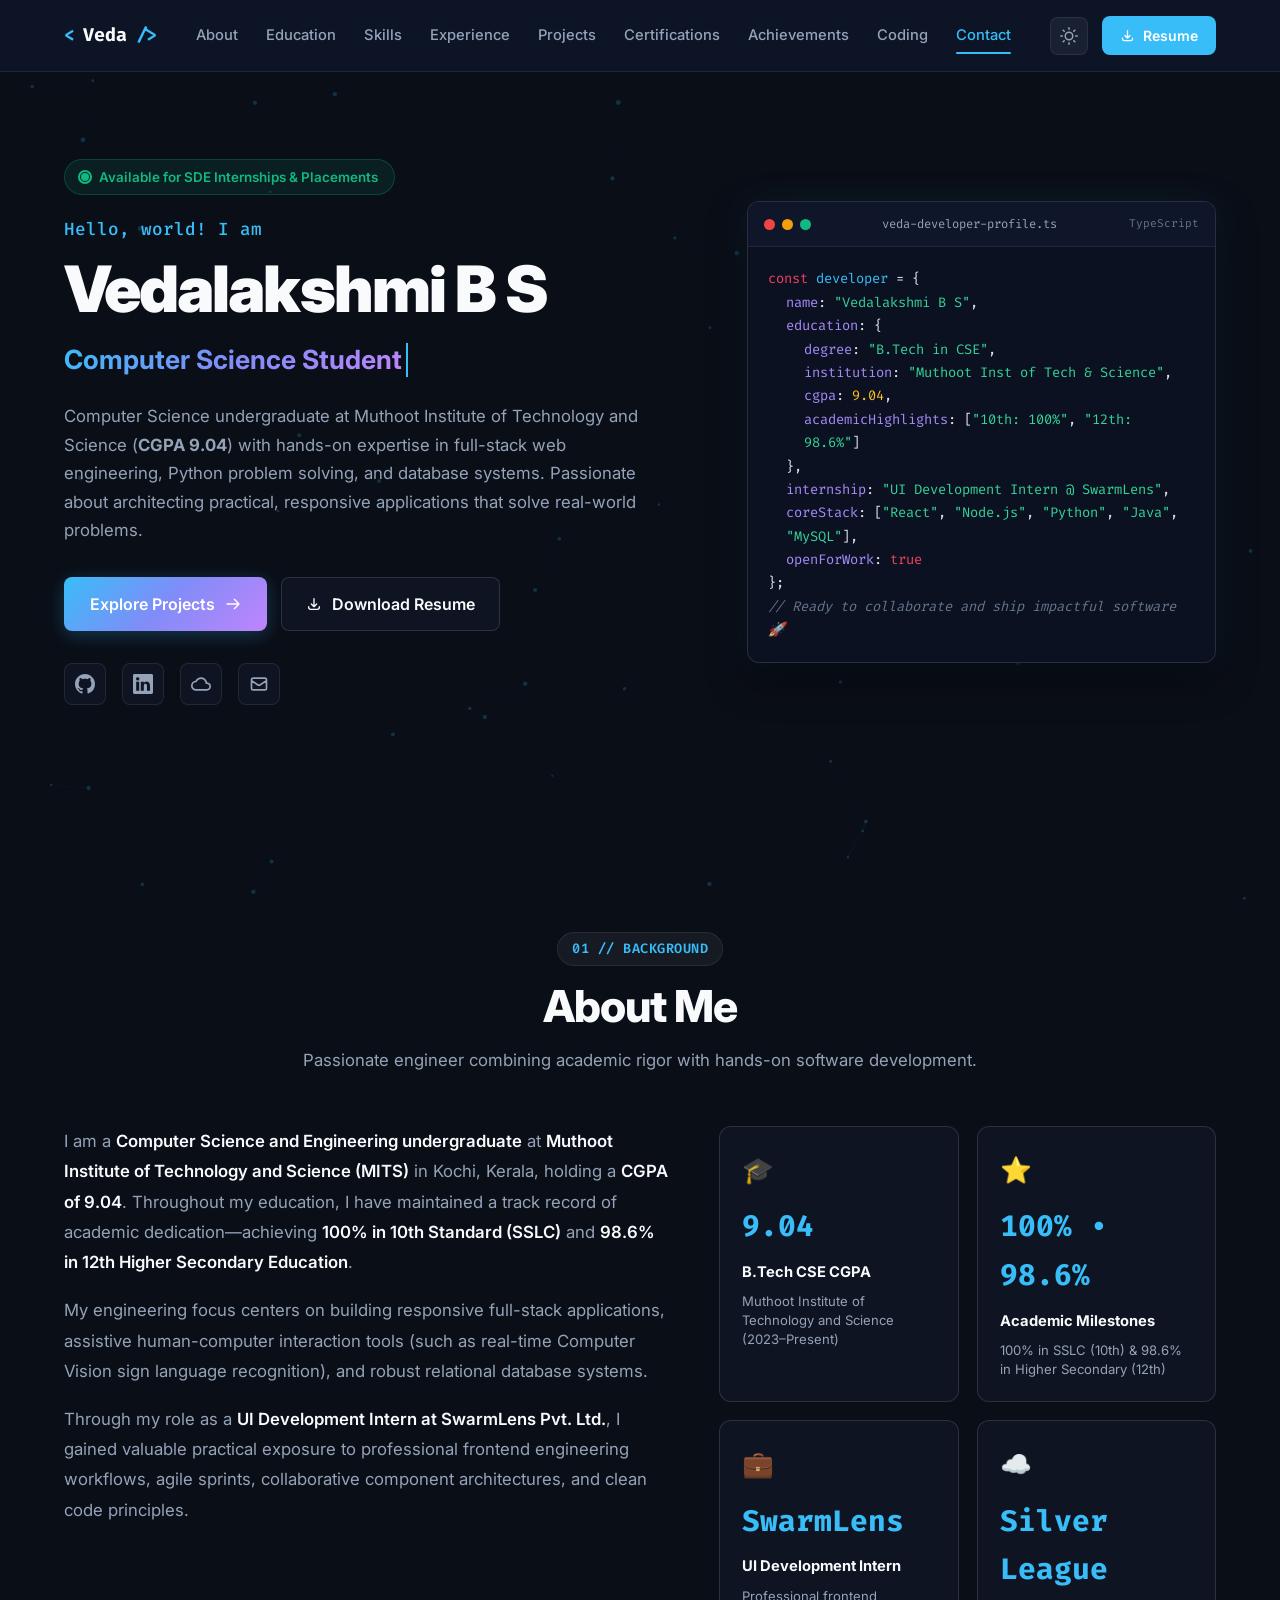
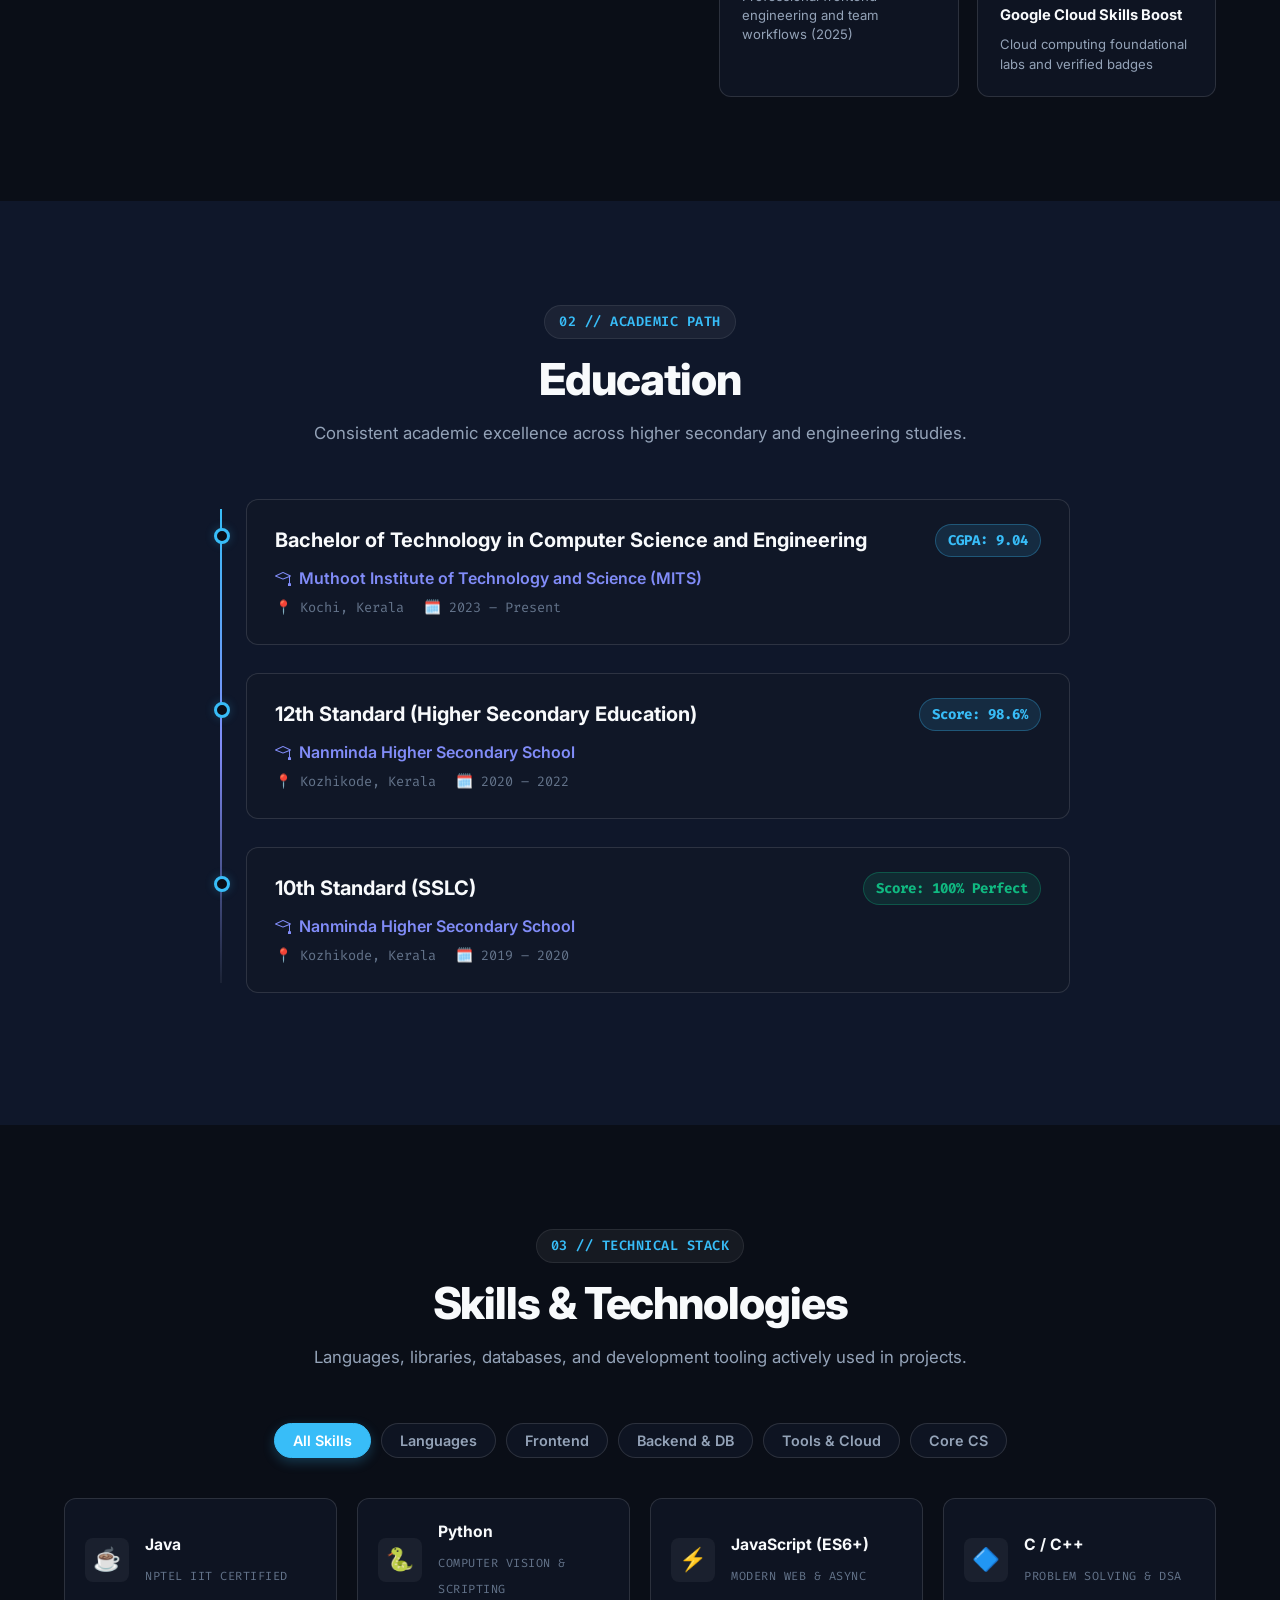
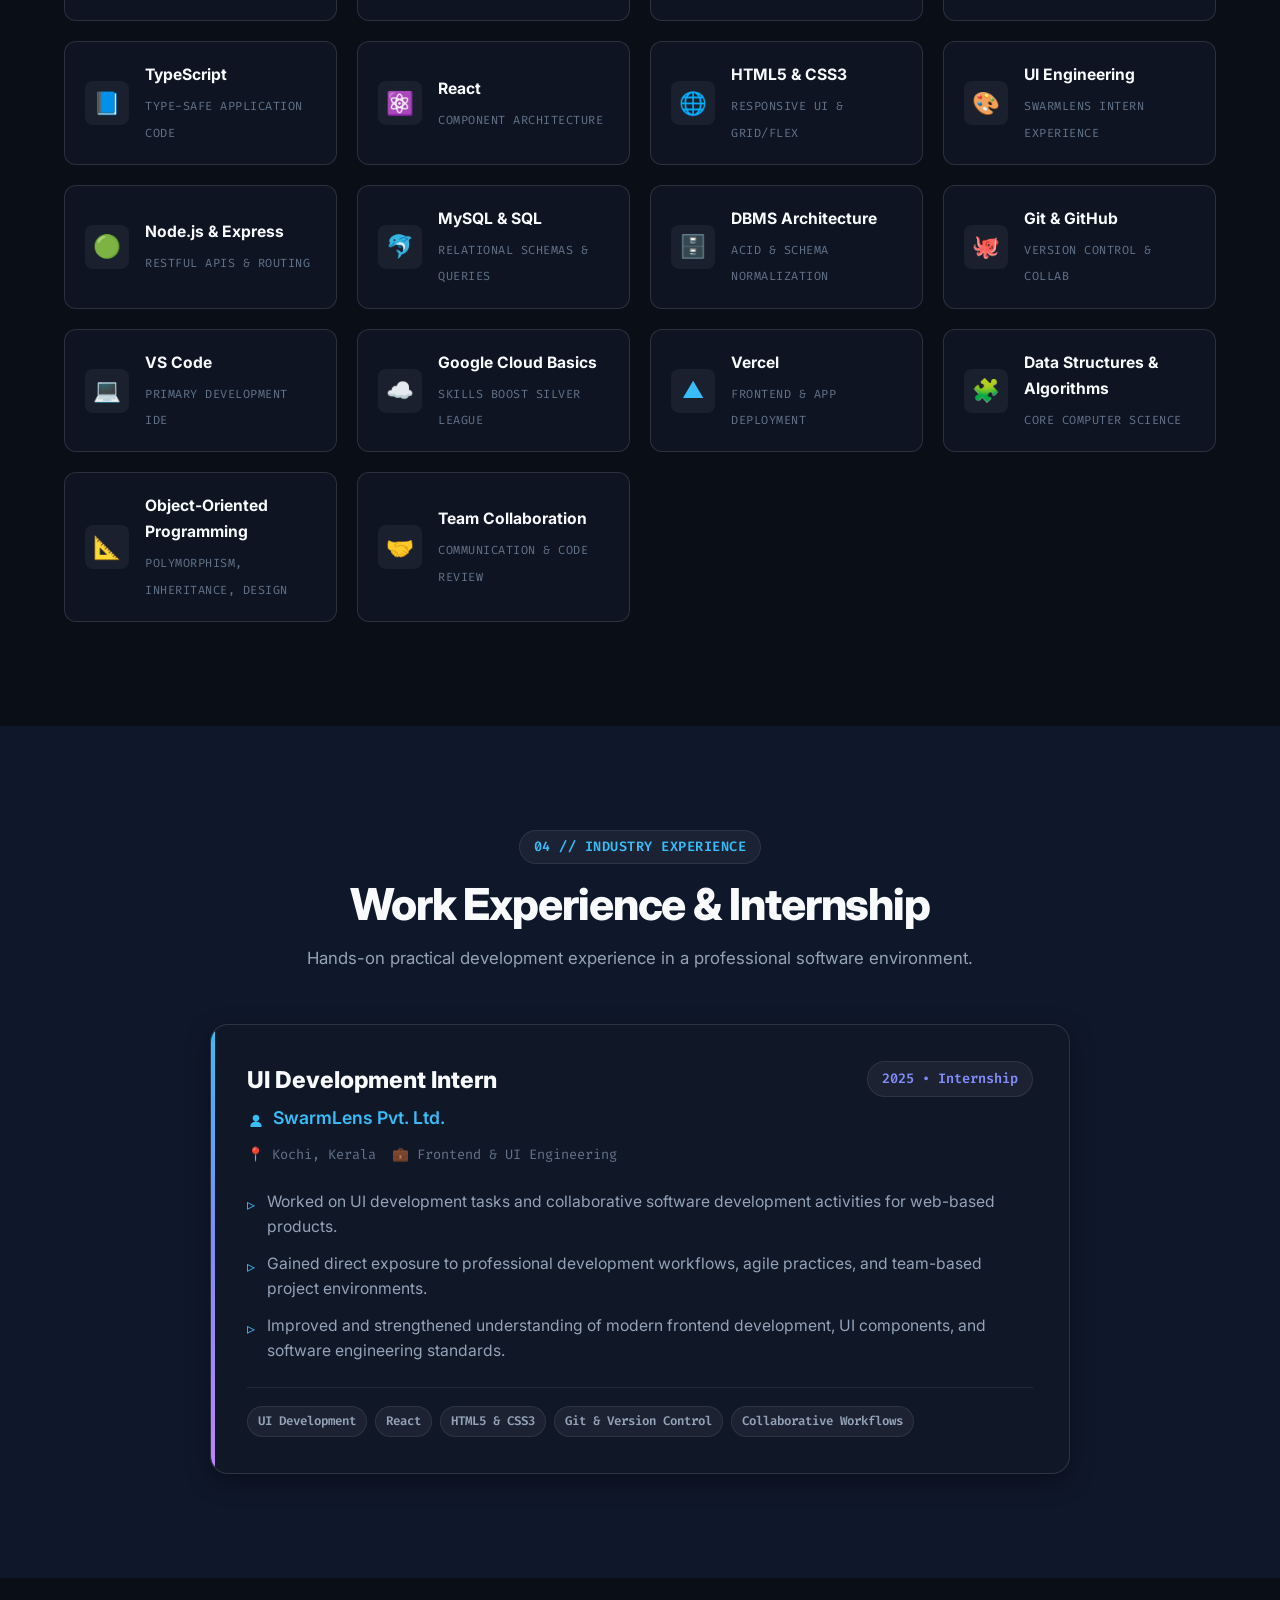
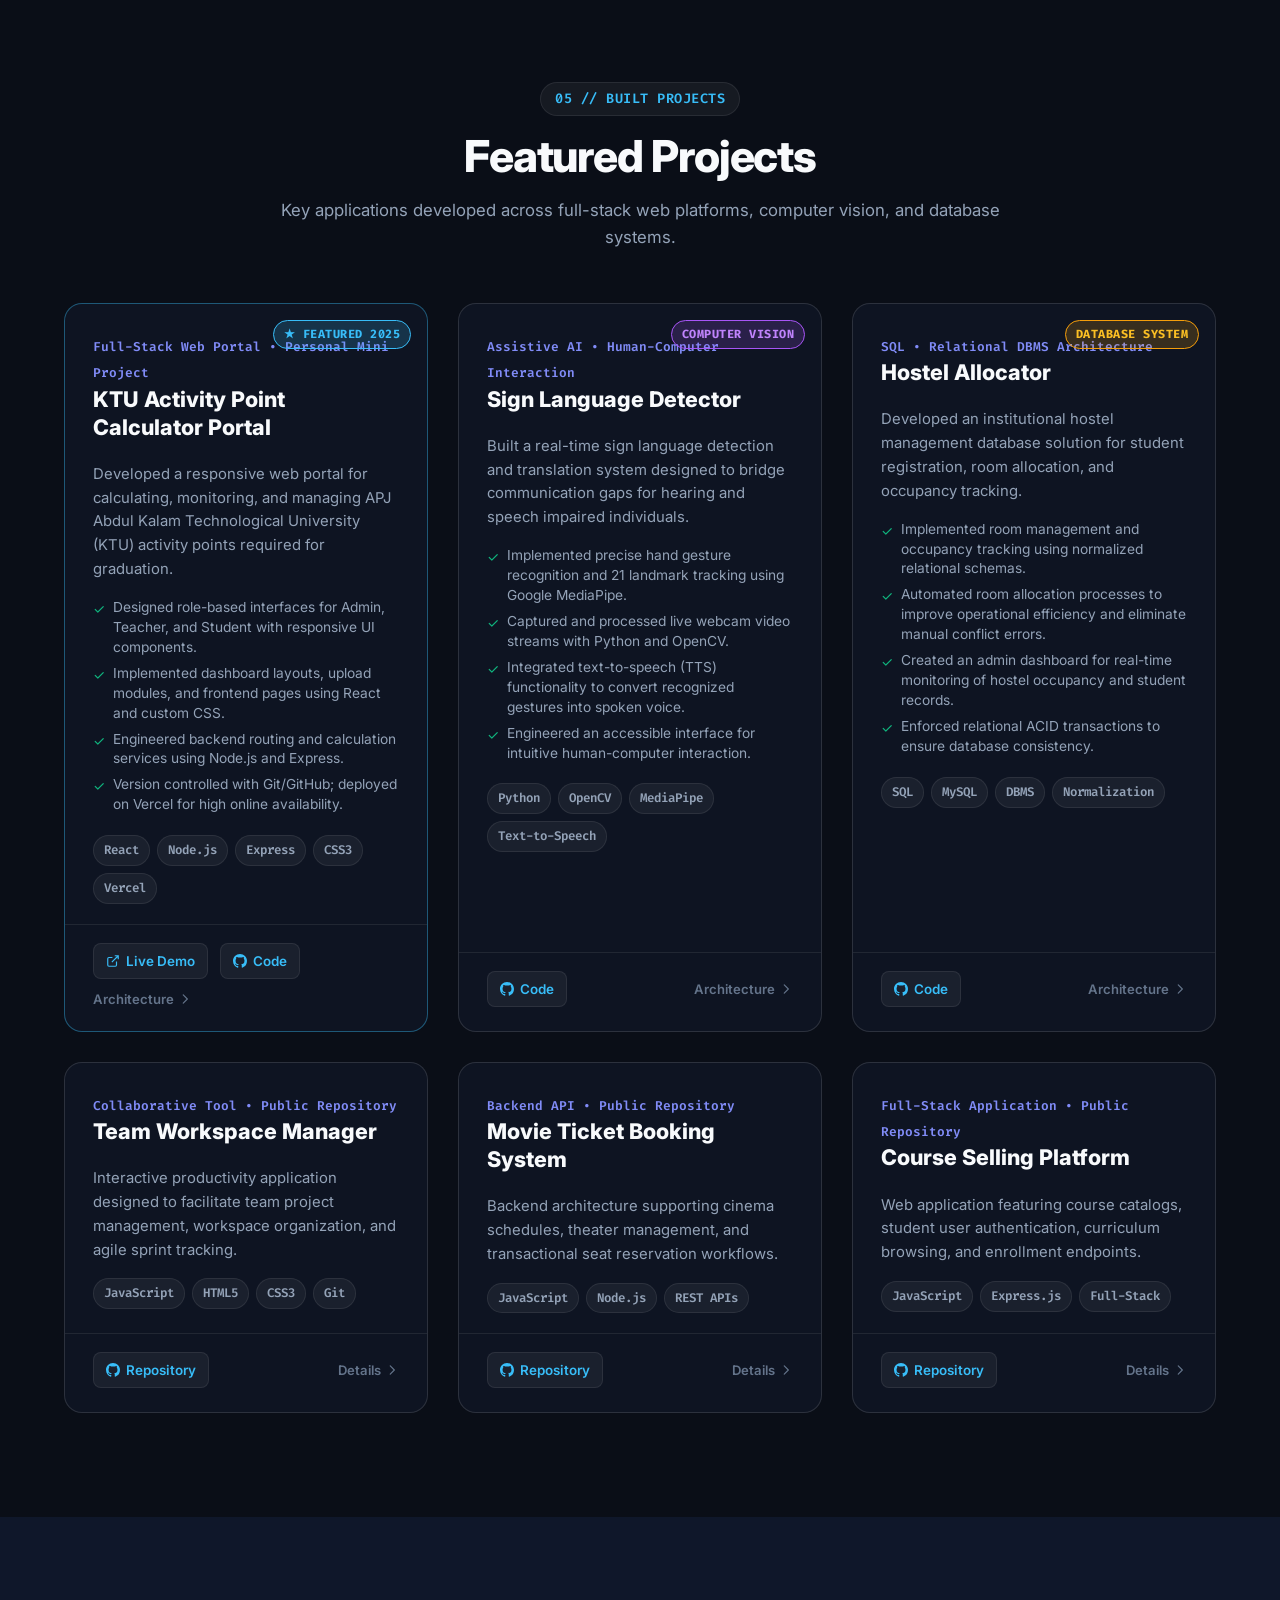
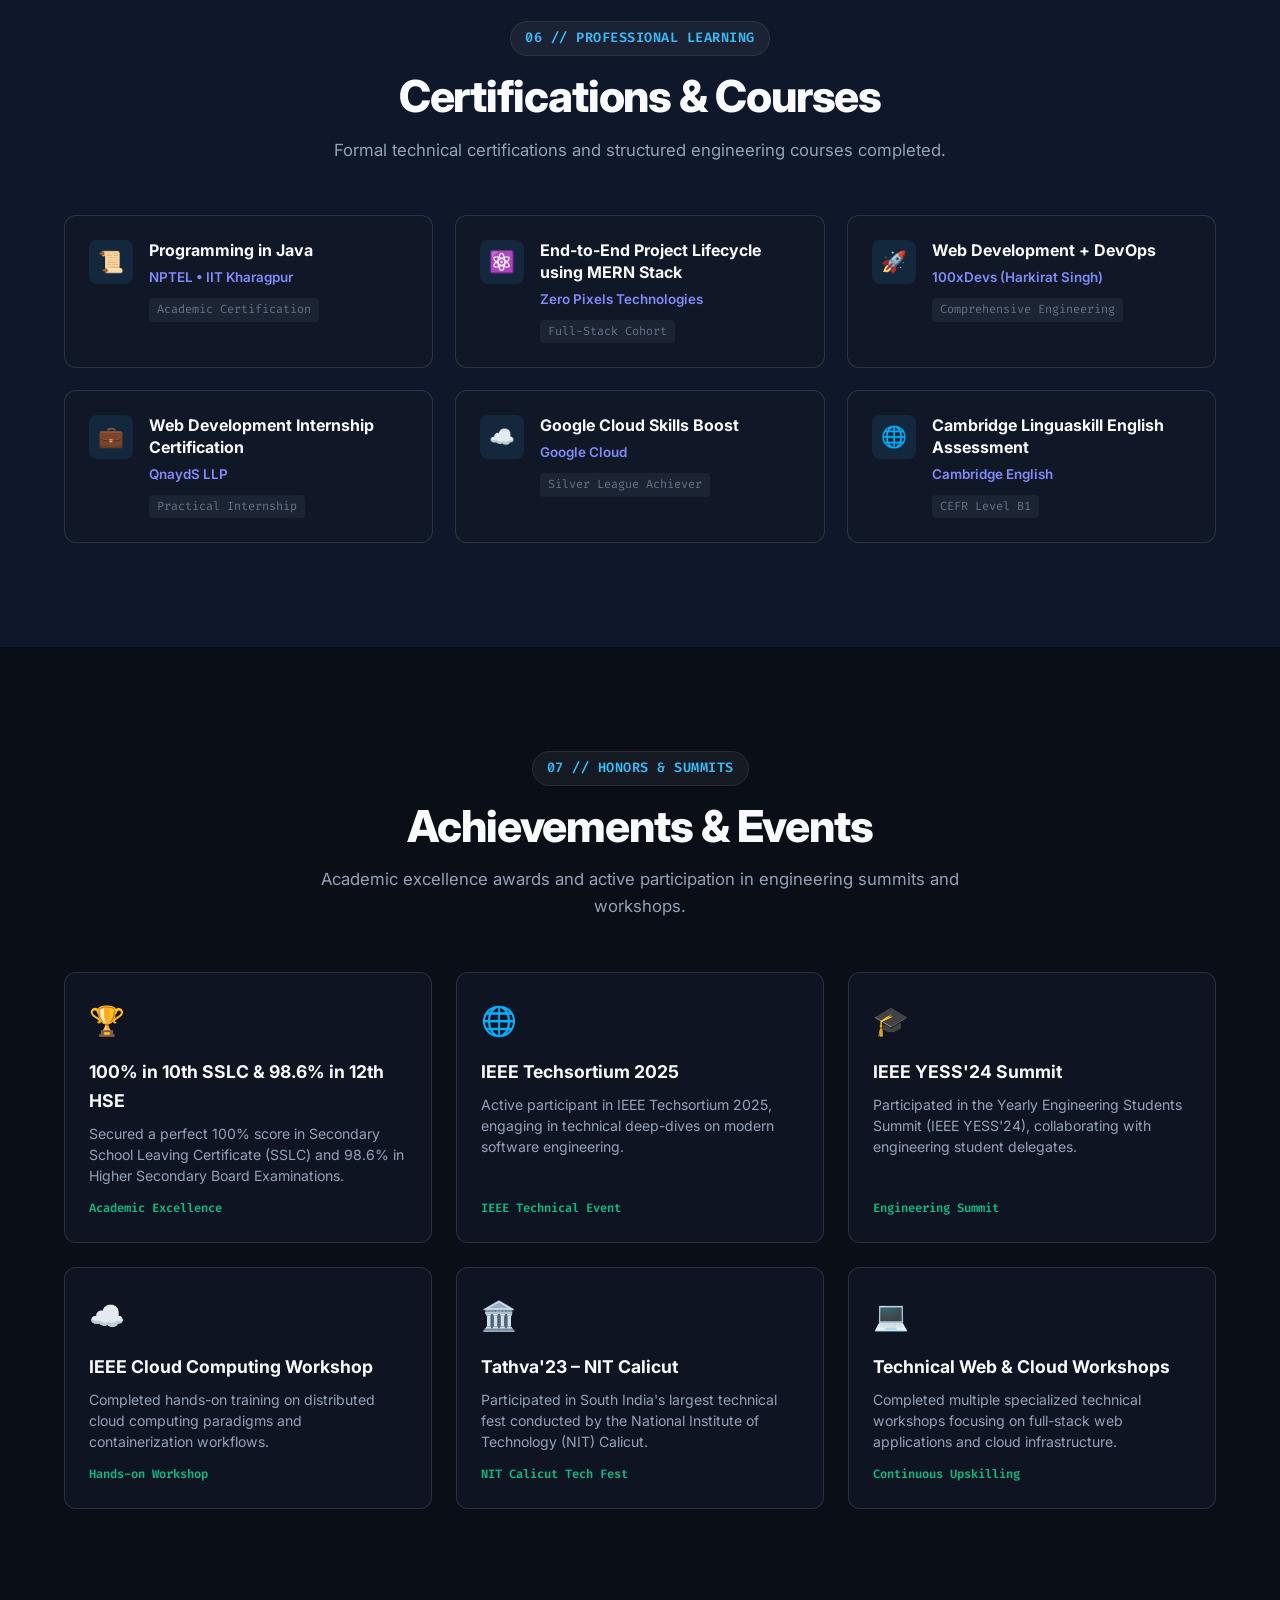
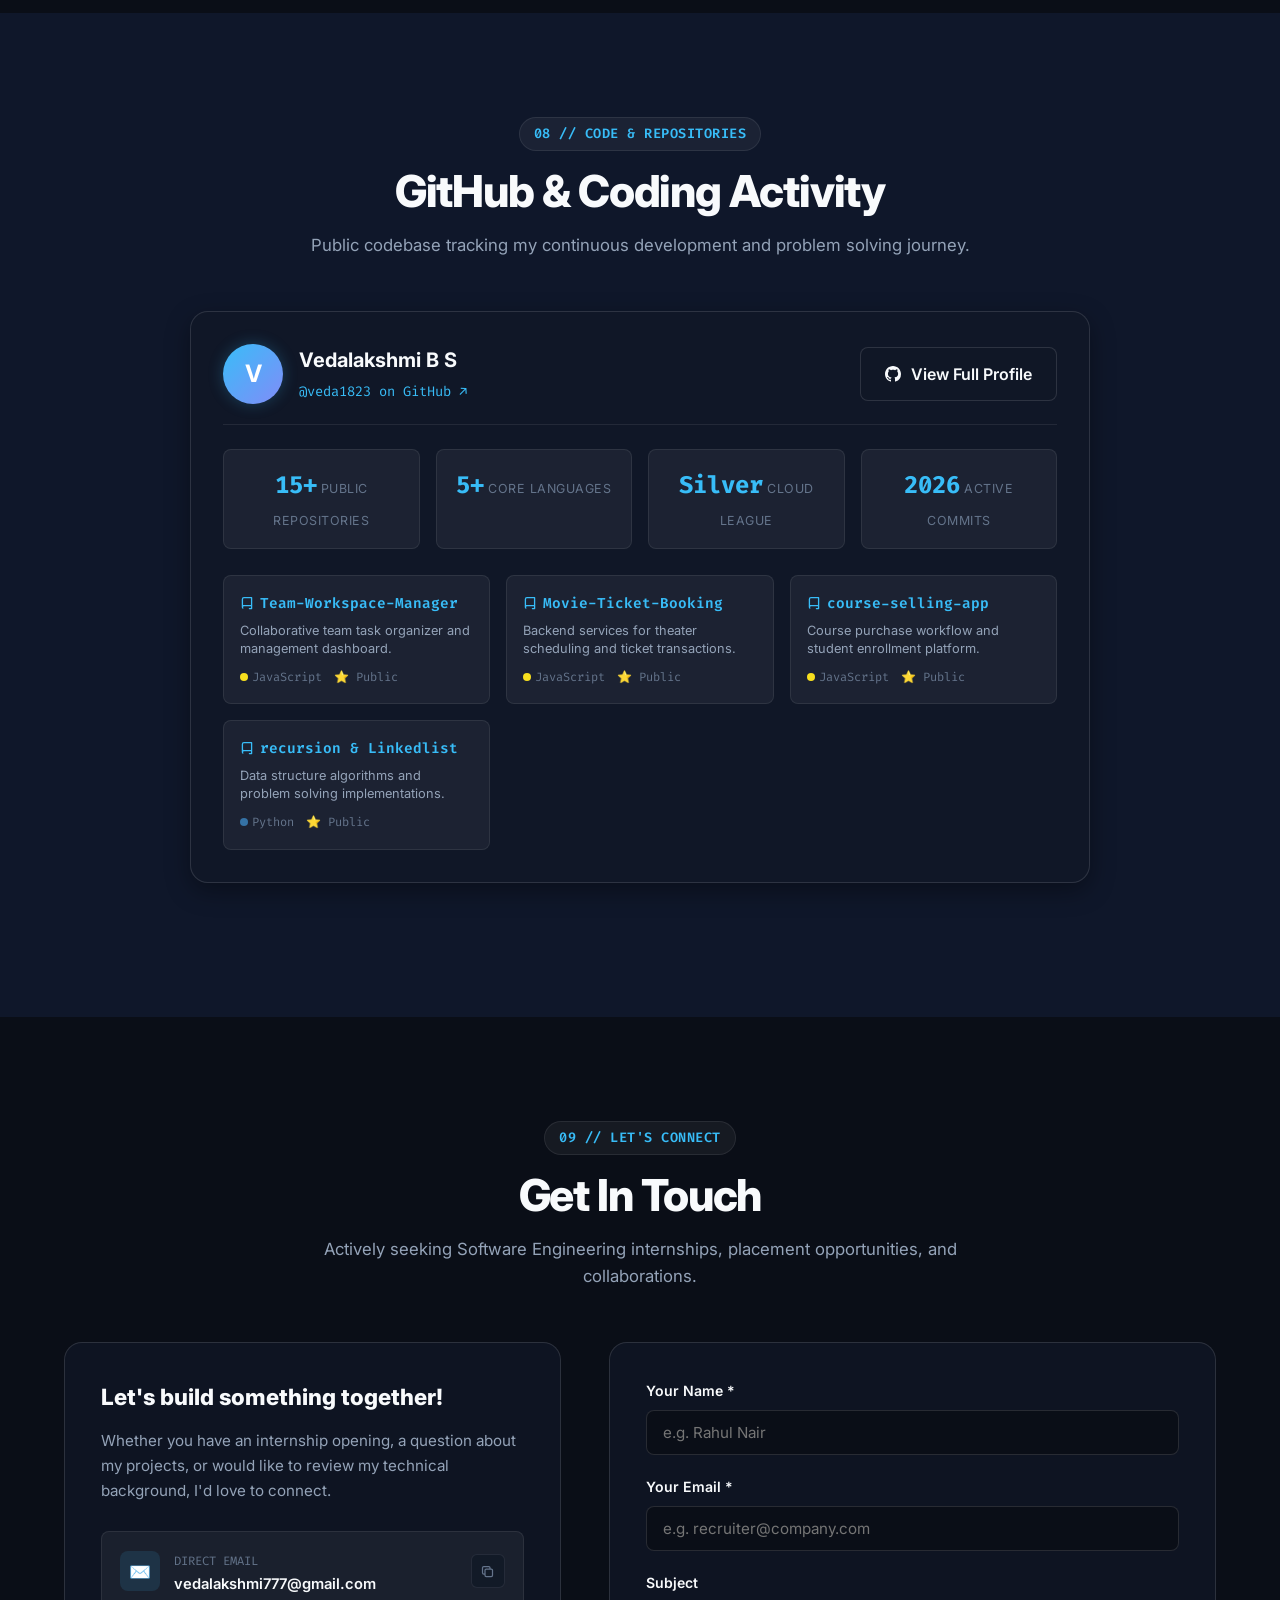
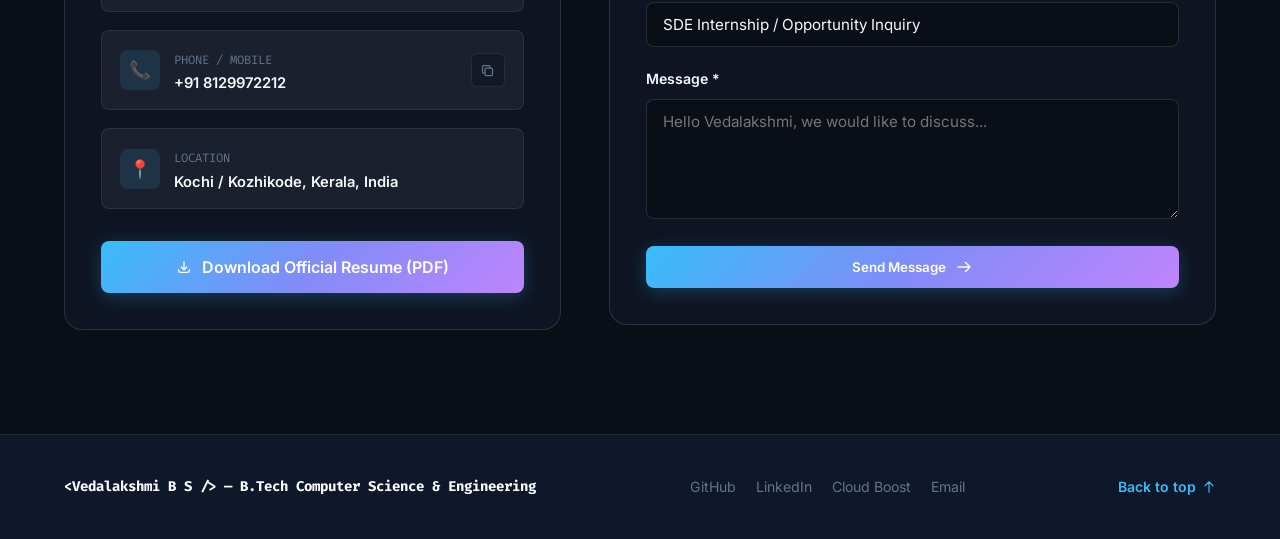
==== commit 32cb5093: "Update CGPA to 9.04 across portfolio, resume, and profile docs" ====
--- a/index.html
+++ b/index.html
@@ -4,7 +4,7 @@
   <meta charset="UTF-8">
   <meta name="viewport" content="width=device-width, initial-scale=1.0">
   <title>Vedalakshmi B S | Computer Science Undergrad & Full-Stack Developer</title>
-  <meta name="description" content="Personal portfolio of Vedalakshmi B S, a Computer Science Engineering student at Muthoot Institute of Technology and Science (CGPA 8.96). Full-stack developer, UI intern at SwarmLens, and problem solver.">
+  <meta name="description" content="Personal portfolio of Vedalakshmi B S, a Computer Science Engineering student at Muthoot Institute of Technology and Science (CGPA 9.04). Full-stack developer, UI intern at SwarmLens, and problem solver.">
   <meta name="keywords" content="Vedalakshmi B S, Vedalakshmi, Portfolio, Computer Science, MITS, Web Developer, Full Stack, React, Python, SwarmLens, KTU Activity Point Calculator">
   <meta name="author" content="Vedalakshmi B S">
 
@@ -91,7 +91,7 @@
           </div>
 
           <p class="hero-bio">
-            Computer Science undergraduate at Muthoot Institute of Technology and Science (<strong>CGPA 8.96</strong>) with hands-on expertise in full-stack web engineering, Python problem solving, and database systems. Passionate about architecting practical, responsive applications that solve real-world problems.
+            Computer Science undergraduate at Muthoot Institute of Technology and Science (<strong>CGPA 9.04</strong>) with hands-on expertise in full-stack web engineering, Python problem solving, and database systems. Passionate about architecting practical, responsive applications that solve real-world problems.
           </p>
 
           <div class="hero-ctas">
@@ -140,7 +140,7 @@
               <p style="padding-left: 18px;"><span class="code-prop">education</span>: {</p>
               <p style="padding-left: 36px;"><span class="code-prop">degree</span>: <span class="code-str">"B.Tech in CSE"</span>,</p>
               <p style="padding-left: 36px;"><span class="code-prop">institution</span>: <span class="code-str">"Muthoot Inst of Tech & Science"</span>,</p>
-              <p style="padding-left: 36px;"><span class="code-prop">cgpa</span>: <span class="code-num">8.96</span>,</p>
+              <p style="padding-left: 36px;"><span class="code-prop">cgpa</span>: <span class="code-num">9.04</span>,</p>
               <p style="padding-left: 36px;"><span class="code-prop">academicHighlights</span>: [<span class="code-str">"10th: 100%"</span>, <span class="code-str">"12th: 98.6%"</span>]</p>
               <p style="padding-left: 18px;">},</p>
               <p style="padding-left: 18px;"><span class="code-prop">internship</span>: <span class="code-str">"UI Development Intern @ SwarmLens"</span>,</p>
@@ -168,7 +168,7 @@
         <div class="about-grid">
           <div class="about-content">
             <p>
-              I am a <strong>Computer Science and Engineering undergraduate</strong> at <strong>Muthoot Institute of Technology and Science (MITS)</strong> in Kochi, Kerala, holding a <strong>CGPA of 8.96</strong>. Throughout my education, I have maintained a track record of academic dedication—achieving <strong>100% in 10th Standard (SSLC)</strong> and <strong>98.6% in 12th Higher Secondary Education</strong>.
+              I am a <strong>Computer Science and Engineering undergraduate</strong> at <strong>Muthoot Institute of Technology and Science (MITS)</strong> in Kochi, Kerala, holding a <strong>CGPA of 9.04</strong>. Throughout my education, I have maintained a track record of academic dedication—achieving <strong>100% in 10th Standard (SSLC)</strong> and <strong>98.6% in 12th Higher Secondary Education</strong>.
             </p>
             <p>
               My engineering focus centers on building responsive full-stack applications, assistive human-computer interaction tools (such as real-time Computer Vision sign language recognition), and robust relational database systems.
@@ -182,7 +182,7 @@
           <div class="about-highlights-grid">
             <div class="highlight-card">
               <span class="highlight-icon">🎓</span>
-              <span class="highlight-value">8.96</span>
+              <span class="highlight-value">9.04</span>
               <span class="highlight-title">B.Tech CSE CGPA</span>
               <span class="highlight-desc">Muthoot Institute of Technology and Science (2023–Present)</span>
             </div>
@@ -229,7 +229,7 @@
             <span class="edu-marker"></span>
             <div class="edu-header">
               <h3 class="edu-degree">Bachelor of Technology in Computer Science and Engineering</h3>
-              <span class="edu-badge">CGPA: 8.96</span>
+              <span class="edu-badge">CGPA: 9.04</span>
             </div>
             <div class="edu-institution">
               <svg width="16" height="16" fill="currentColor" viewBox="0 0 16 16"><path d="M8.211 2.047a.5.5 0 0 0-.422 0l-7.5 3.5a.5.5 0 0 0 .025.917l7.5 3a.5.5 0 0 0 .372 0L14 7.14V13a1 1 0 0 0-1 1v2h3v-2a1 1 0 0 0-1-1V6.739l.686-.275a.5.5 0 0 0 .025-.917l-7.5-3.5zM8 8.46 1.758 5.963 8 3.05l6.242 2.913L8 8.46z"/></svg>
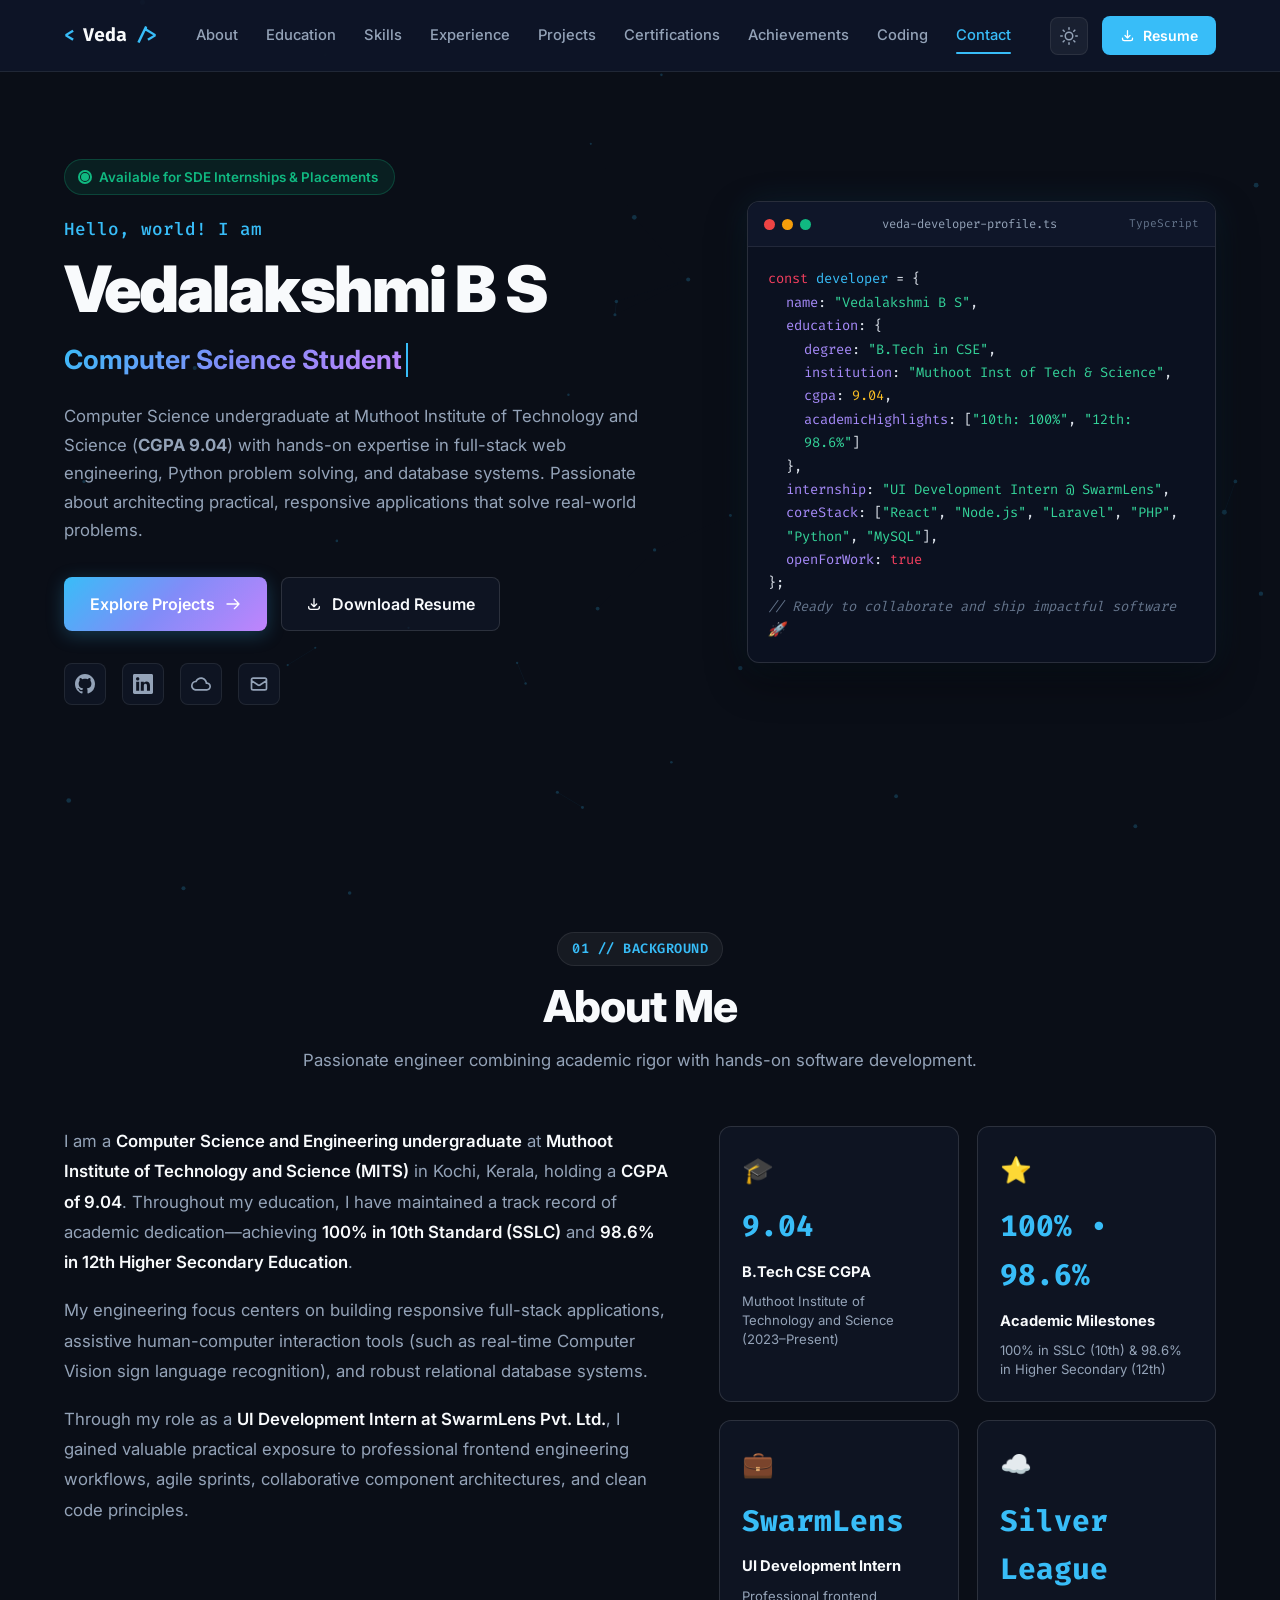
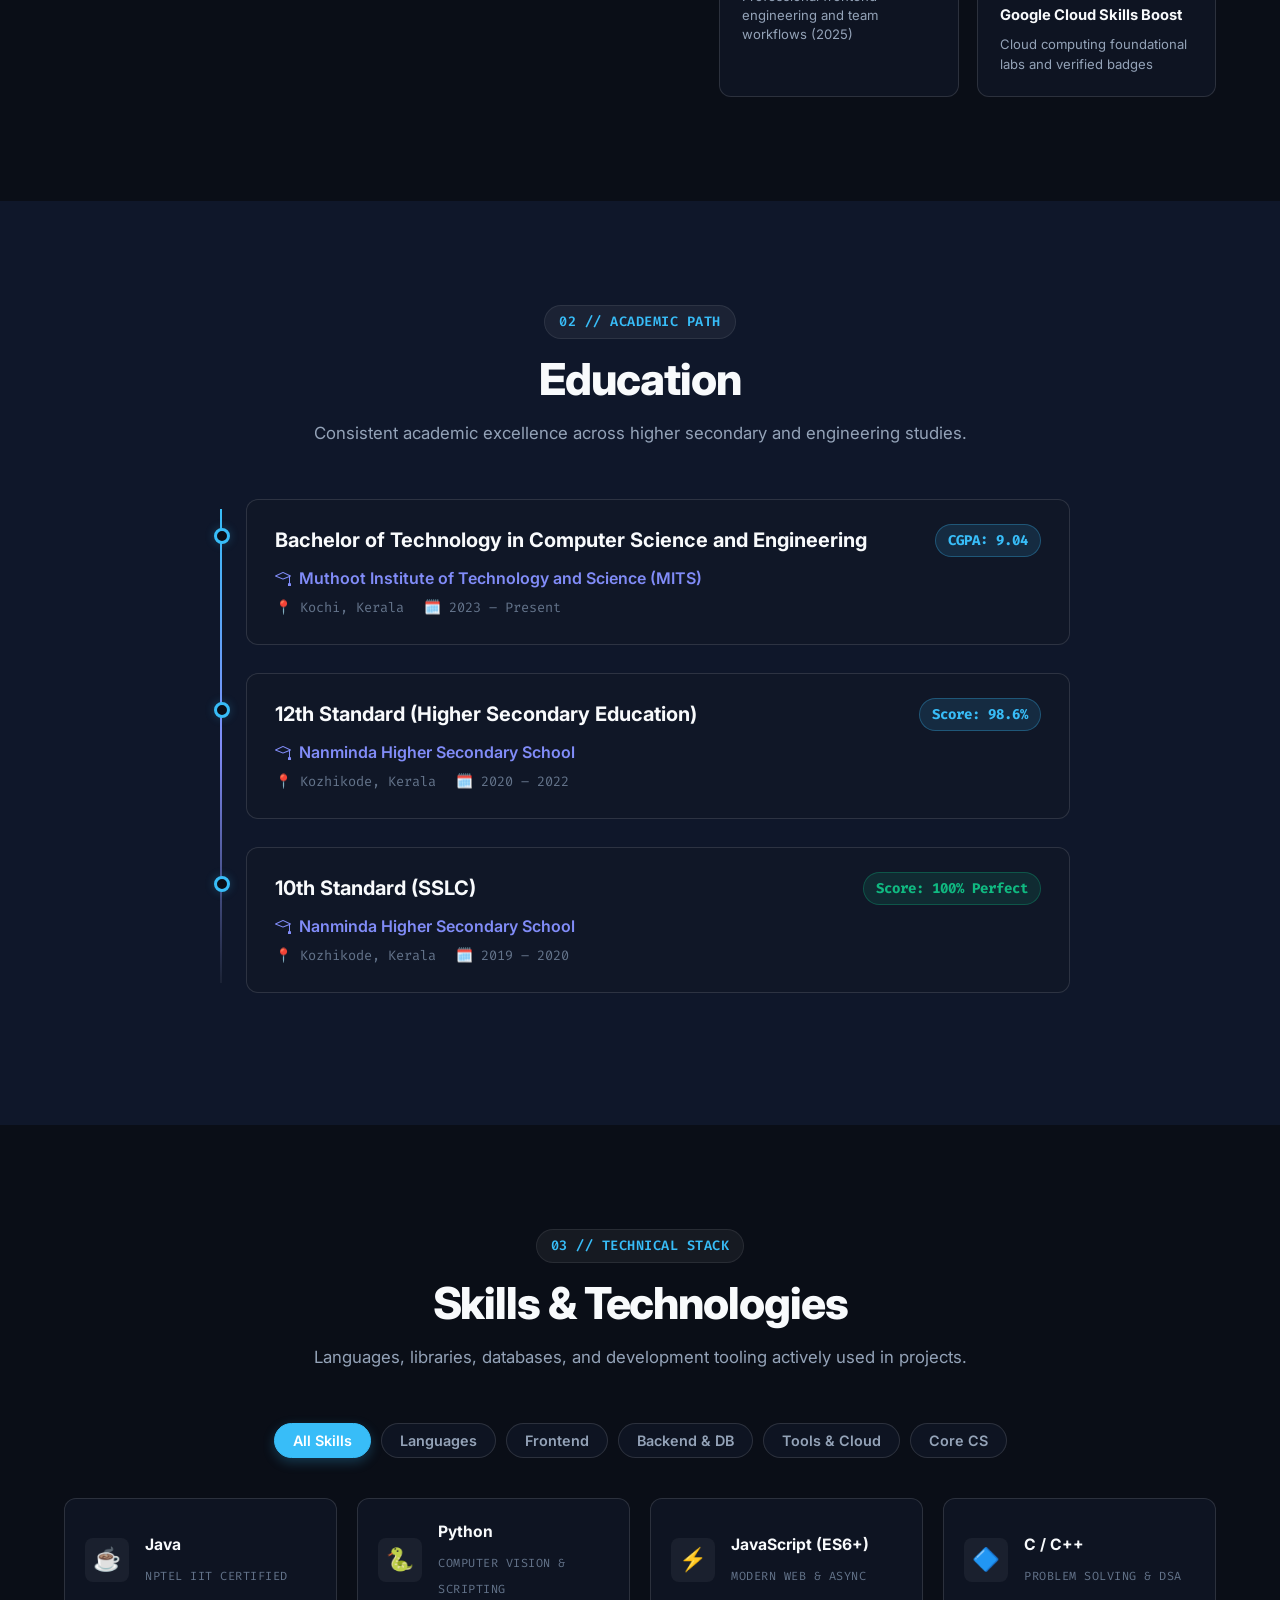
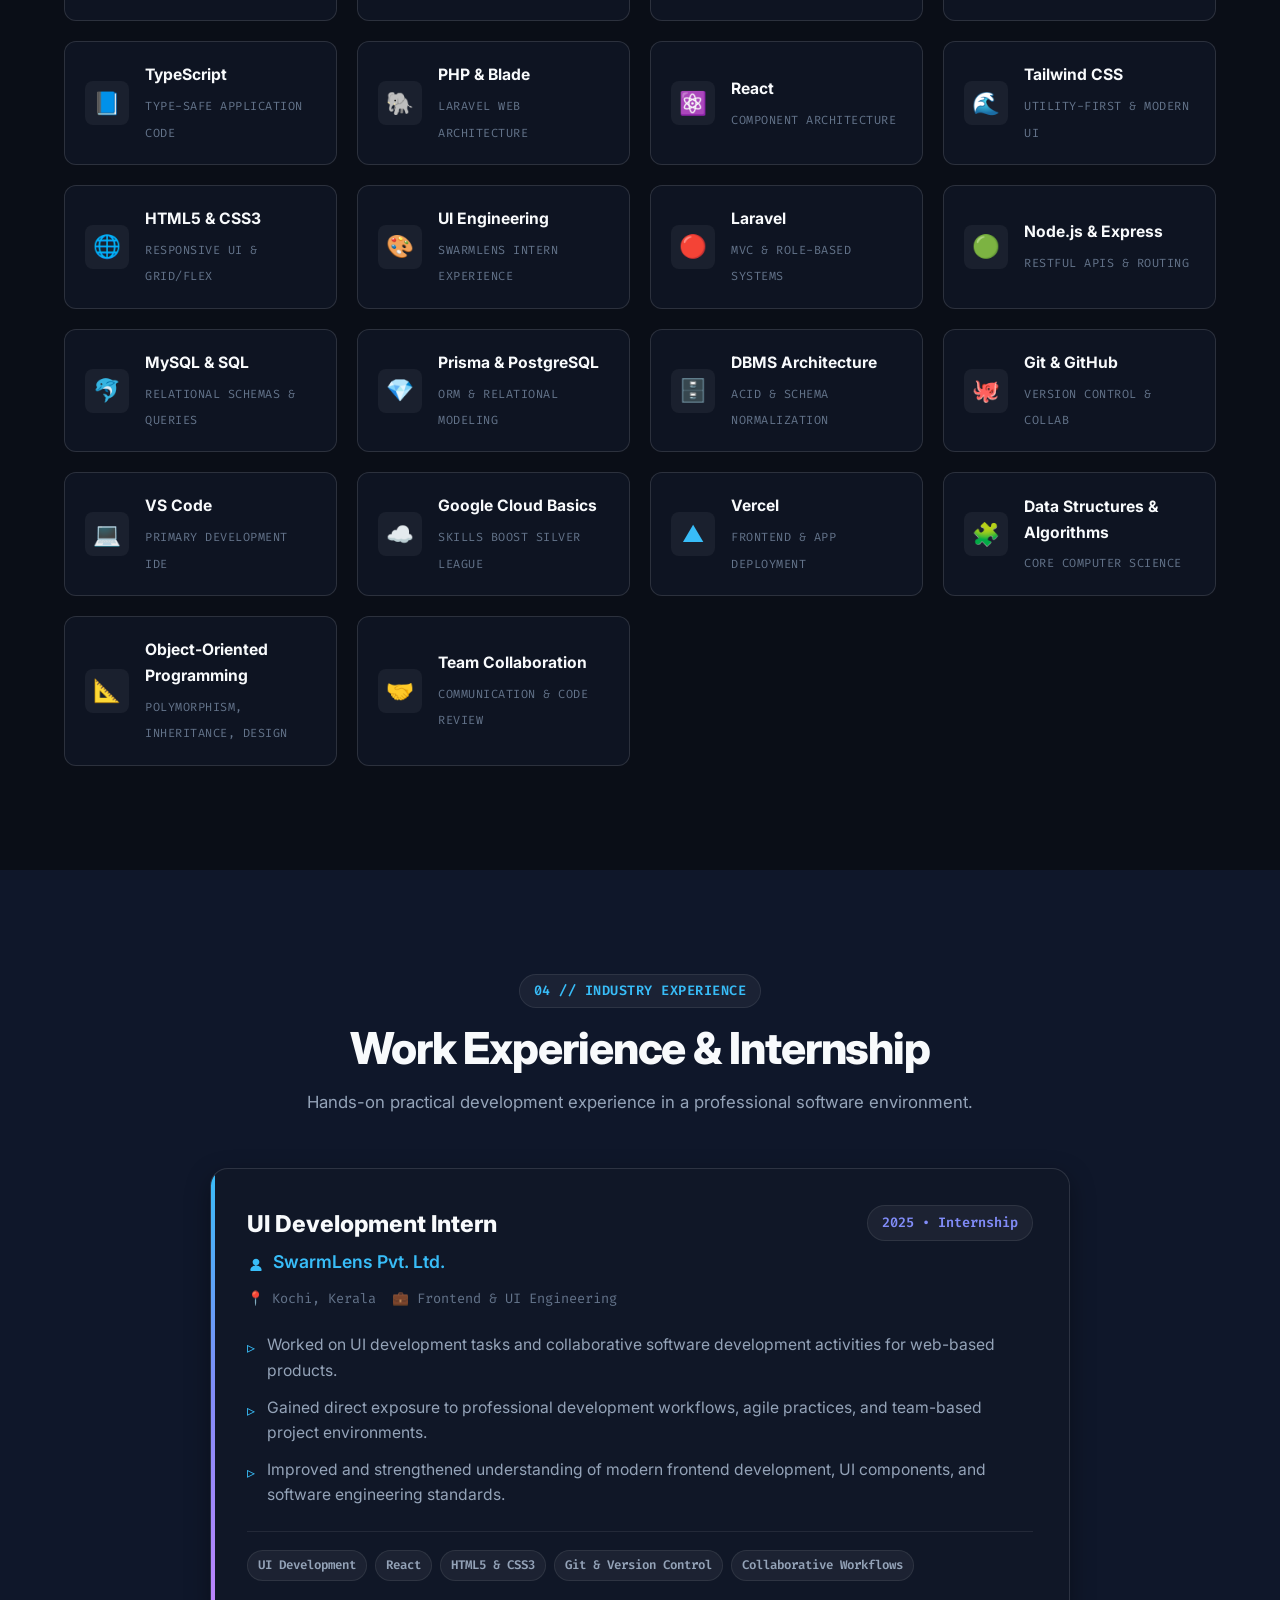
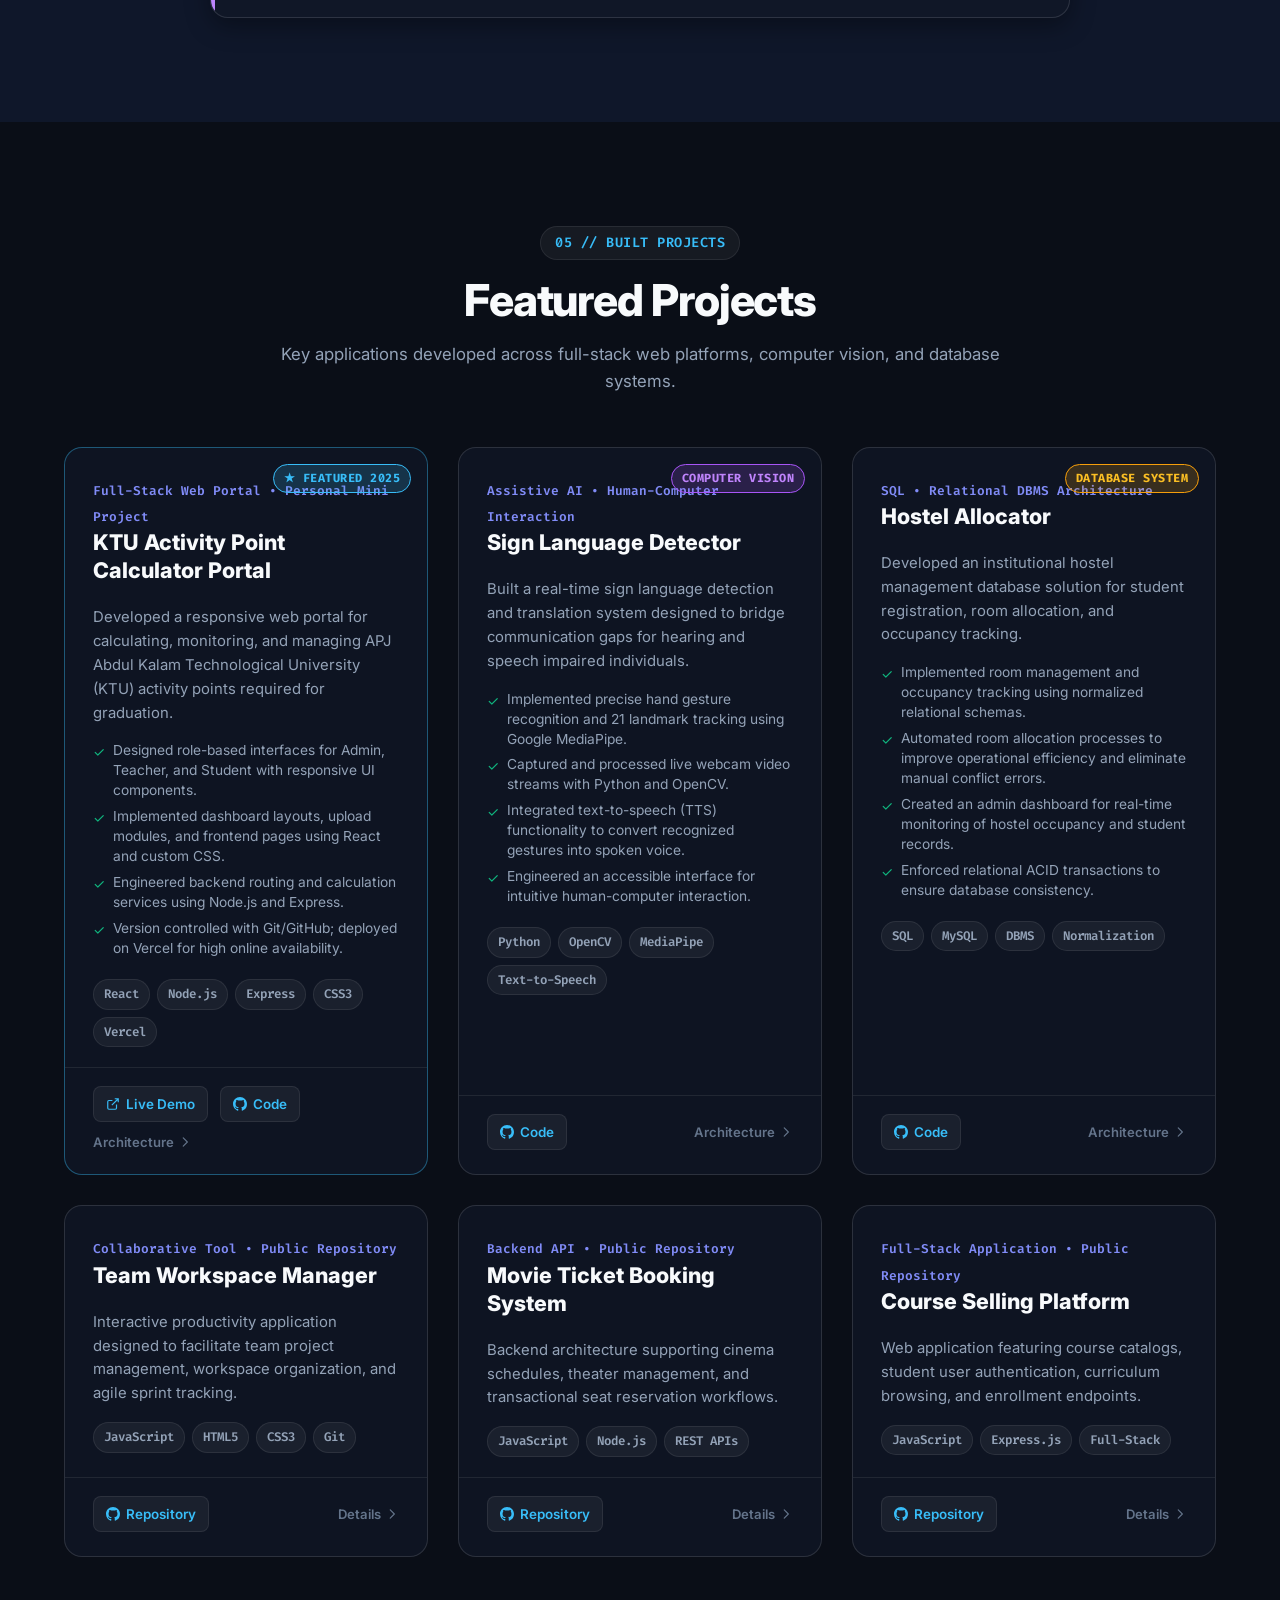
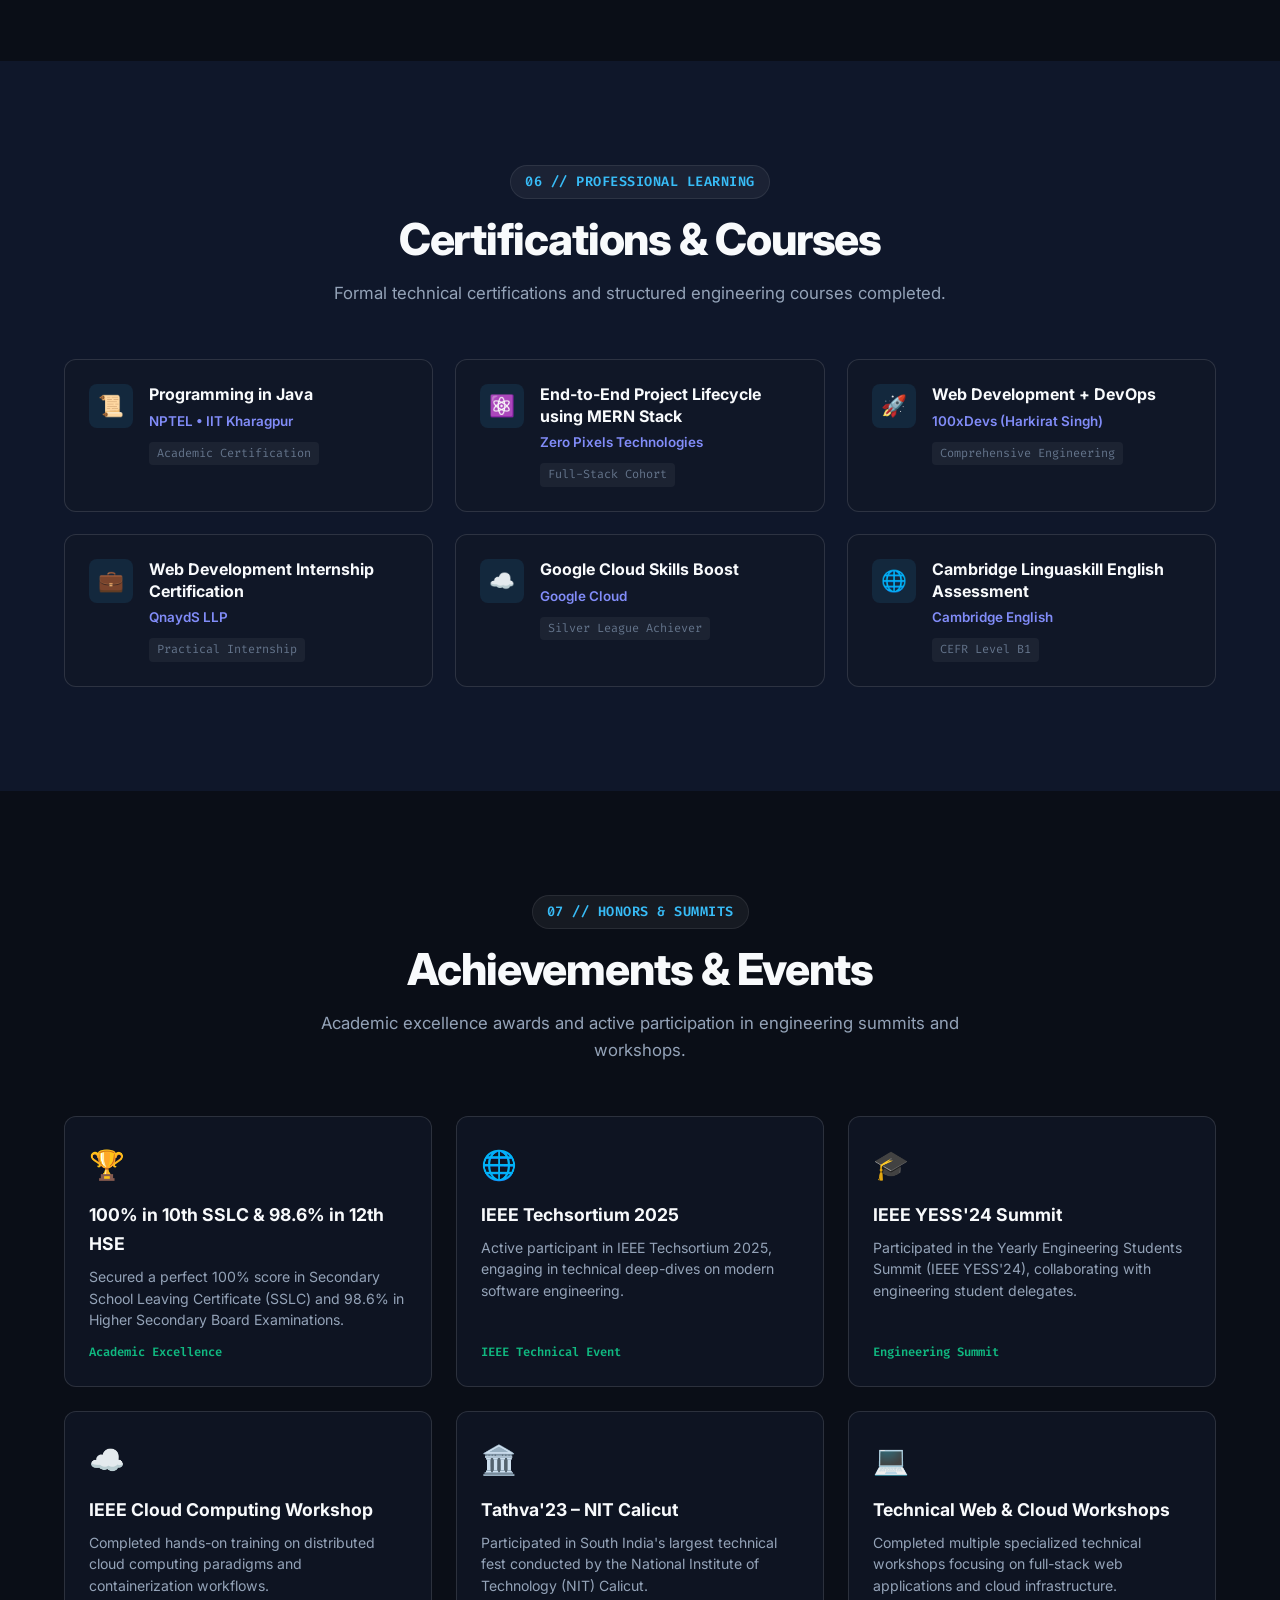
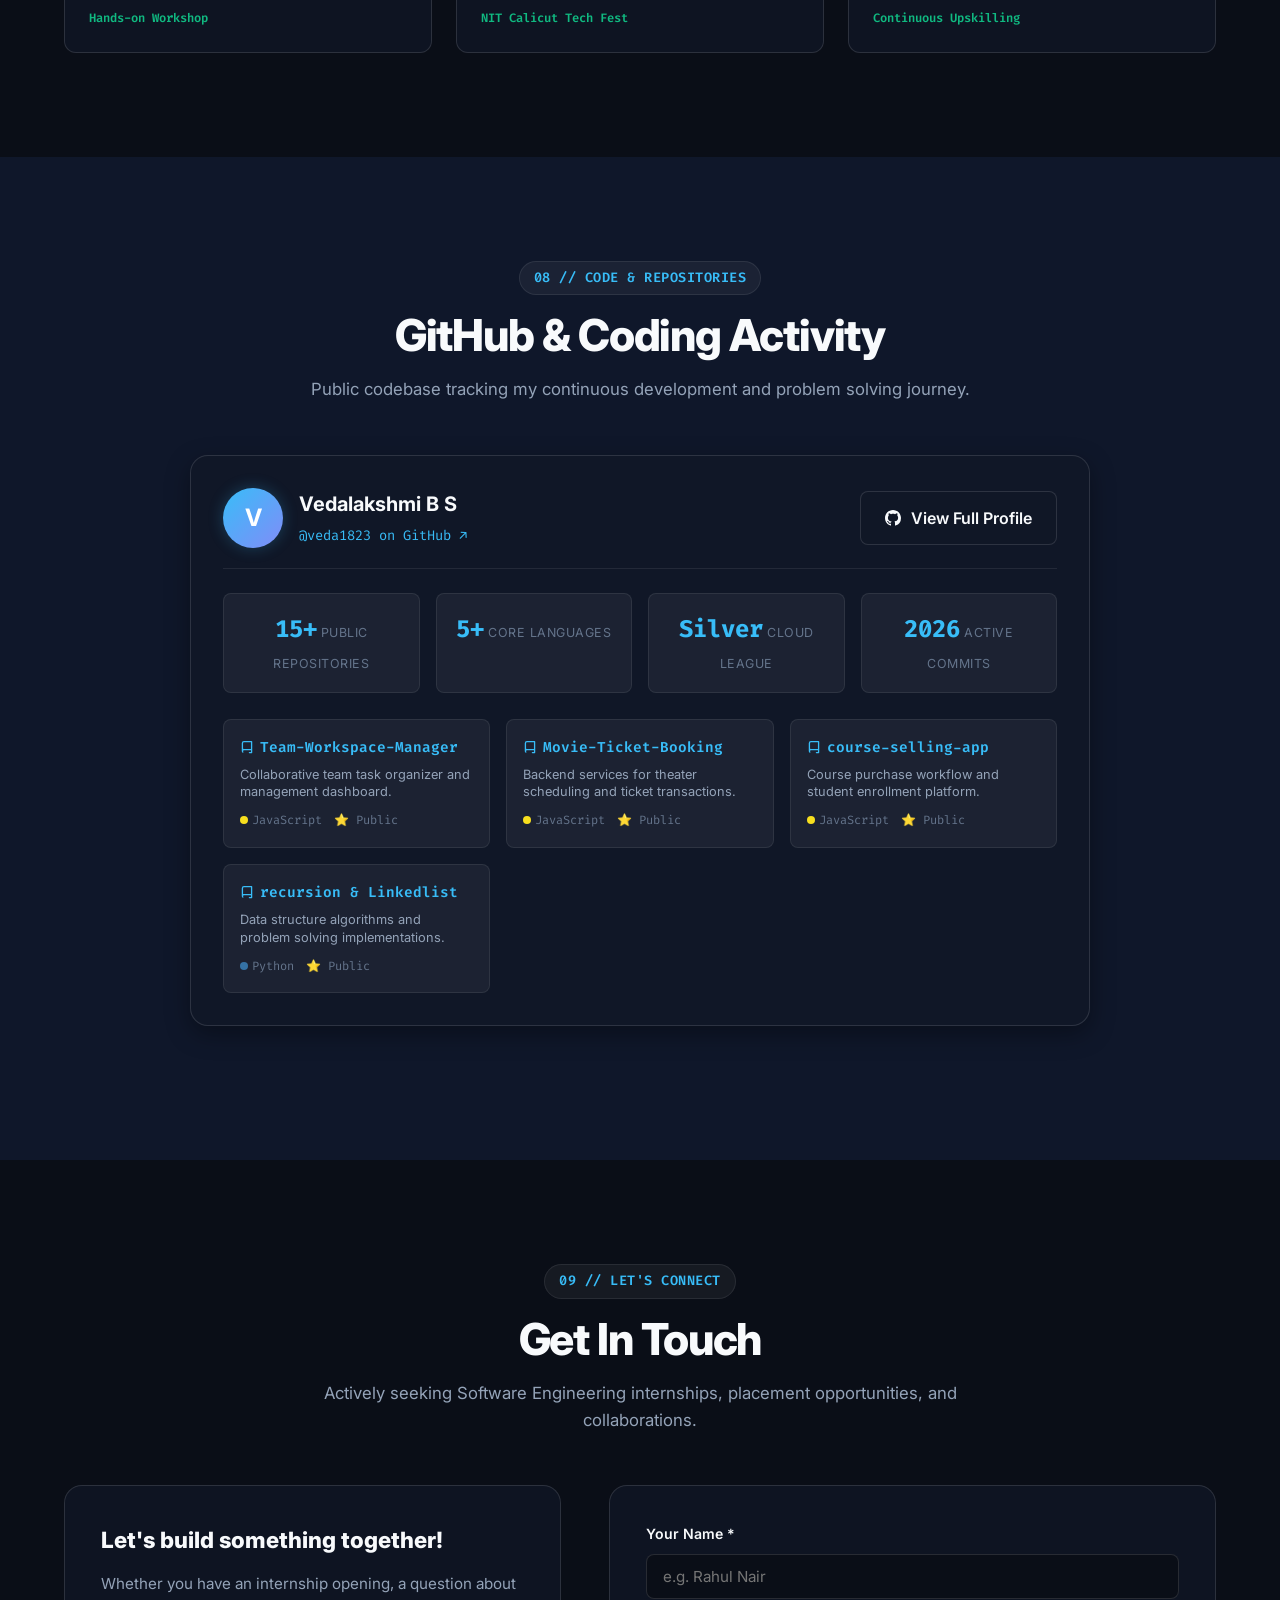
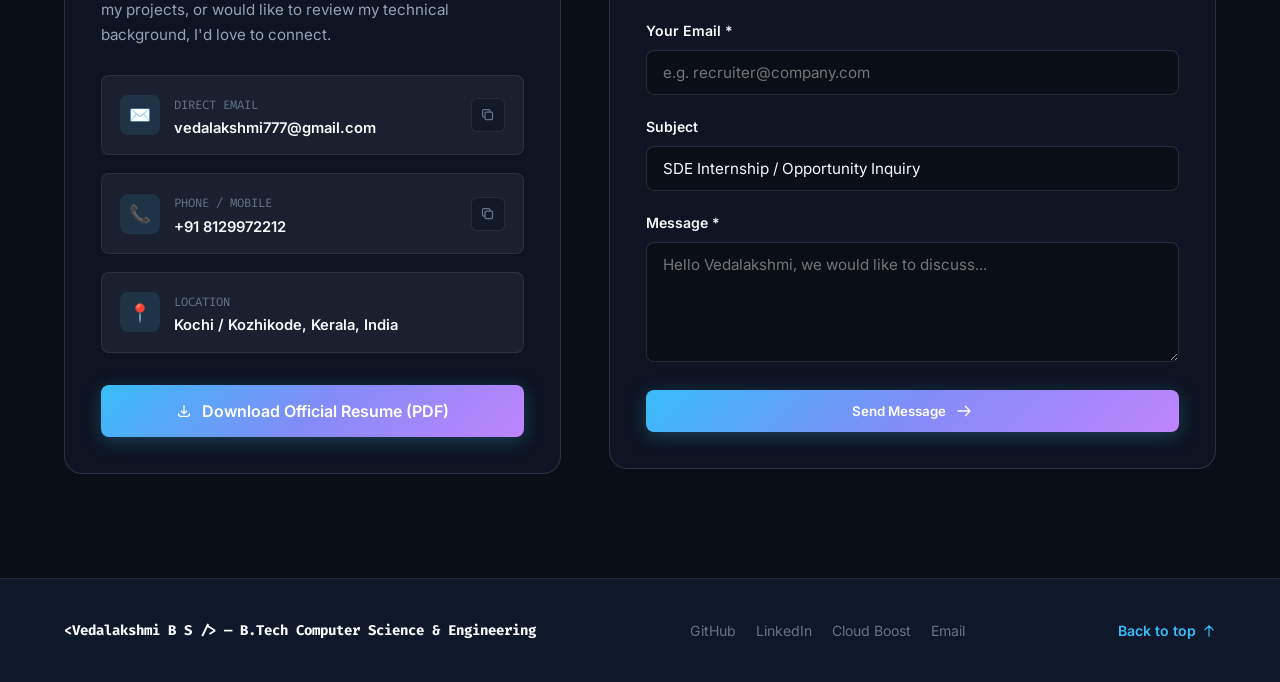
==== commit cde46790: "Update README and portfolio with all GitHub projects and comprehensive tech stack" ====
--- a/index.html
+++ b/index.html
@@ -144,7 +144,7 @@
               <p style="padding-left: 36px;"><span class="code-prop">academicHighlights</span>: [<span class="code-str">"10th: 100%"</span>, <span class="code-str">"12th: 98.6%"</span>]</p>
               <p style="padding-left: 18px;">},</p>
               <p style="padding-left: 18px;"><span class="code-prop">internship</span>: <span class="code-str">"UI Development Intern @ SwarmLens"</span>,</p>
-              <p style="padding-left: 18px;"><span class="code-prop">coreStack</span>: [<span class="code-str">"React"</span>, <span class="code-str">"Node.js"</span>, <span class="code-str">"Python"</span>, <span class="code-str">"Java"</span>, <span class="code-str">"MySQL"</span>],</p>
+              <p style="padding-left: 18px;"><span class="code-prop">coreStack</span>: [<span class="code-str">"React"</span>, <span class="code-str">"Node.js"</span>, <span class="code-str">"Laravel"</span>, <span class="code-str">"PHP"</span>, <span class="code-str">"Python"</span>, <span class="code-str">"MySQL"</span>],</p>
               <p style="padding-left: 18px;"><span class="code-prop">openForWork</span>: <span class="code-keyword">true</span></p>
               <p>};</p>
               <p class="code-comment">// Ready to collaborate and ship impactful software 🚀</p>
@@ -341,6 +341,14 @@
             </div>
           </div>
 
+          <div class="skill-card" data-category="lang">
+            <div class="skill-icon">🐘</div>
+            <div class="skill-info">
+              <h4 class="skill-name">PHP &amp; Blade</h4>
+              <span class="skill-category-tag">Laravel Web Architecture</span>
+            </div>
+          </div>
+
           <!-- Frontend -->
           <div class="skill-card" data-category="frontend">
             <div class="skill-icon">⚛️</div>
@@ -351,6 +359,14 @@
           </div>
 
           <div class="skill-card" data-category="frontend">
+            <div class="skill-icon">🌊</div>
+            <div class="skill-info">
+              <h4 class="skill-name">Tailwind CSS</h4>
+              <span class="skill-category-tag">Utility-First &amp; Modern UI</span>
+            </div>
+          </div>
+
+          <div class="skill-card" data-category="frontend">
             <div class="skill-icon">🌐</div>
             <div class="skill-info">
               <h4 class="skill-name">HTML5 &amp; CSS3</h4>
@@ -368,6 +384,14 @@
 
           <!-- Backend & Database -->
           <div class="skill-card" data-category="backend">
+            <div class="skill-icon">🔴</div>
+            <div class="skill-info">
+              <h4 class="skill-name">Laravel</h4>
+              <span class="skill-category-tag">MVC &amp; Role-Based Systems</span>
+            </div>
+          </div>
+
+          <div class="skill-card" data-category="backend">
             <div class="skill-icon">🟢</div>
             <div class="skill-info">
               <h4 class="skill-name">Node.js &amp; Express</h4>
@@ -380,6 +404,14 @@
             <div class="skill-info">
               <h4 class="skill-name">MySQL &amp; SQL</h4>
               <span class="skill-category-tag">Relational Schemas &amp; Queries</span>
+            </div>
+          </div>
+
+          <div class="skill-card" data-category="backend">
+            <div class="skill-icon">💎</div>
+            <div class="skill-info">
+              <h4 class="skill-name">Prisma &amp; PostgreSQL</h4>
+              <span class="skill-category-tag">ORM &amp; Relational Modeling</span>
             </div>
           </div>
 
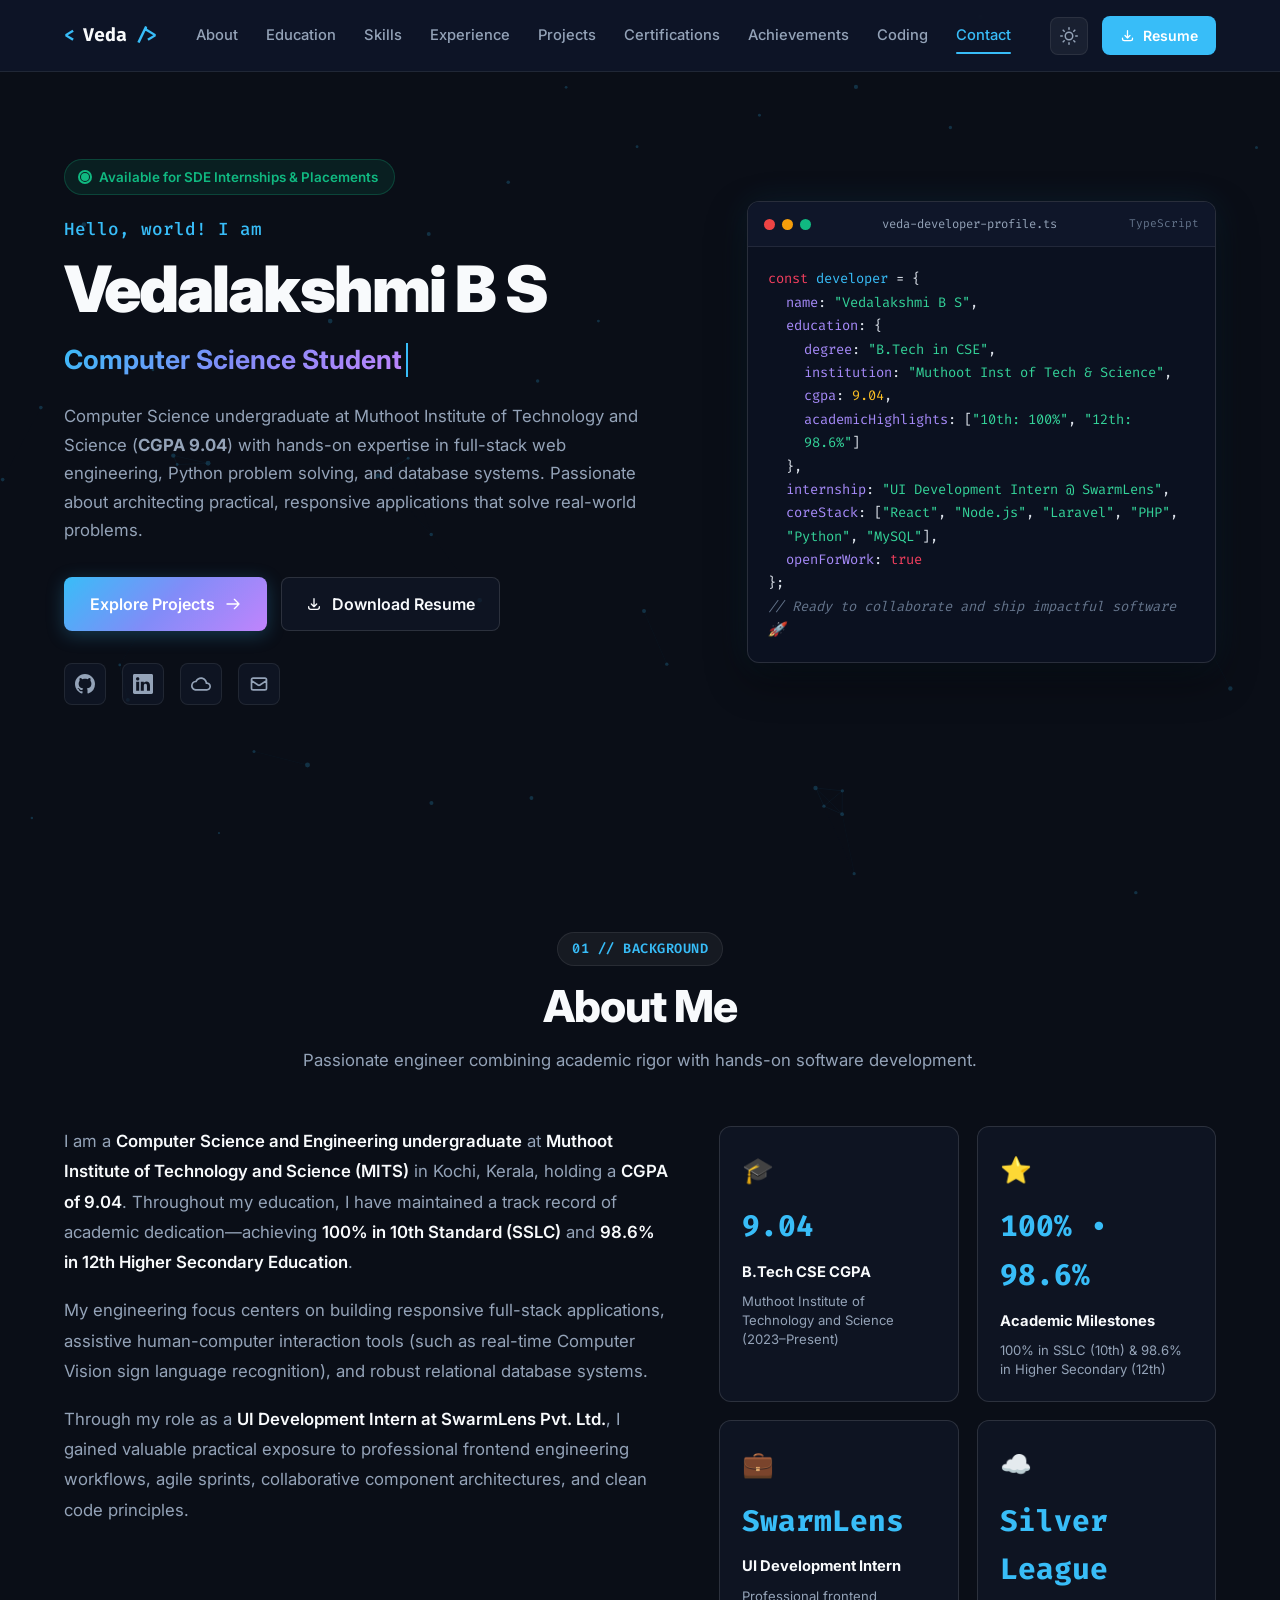
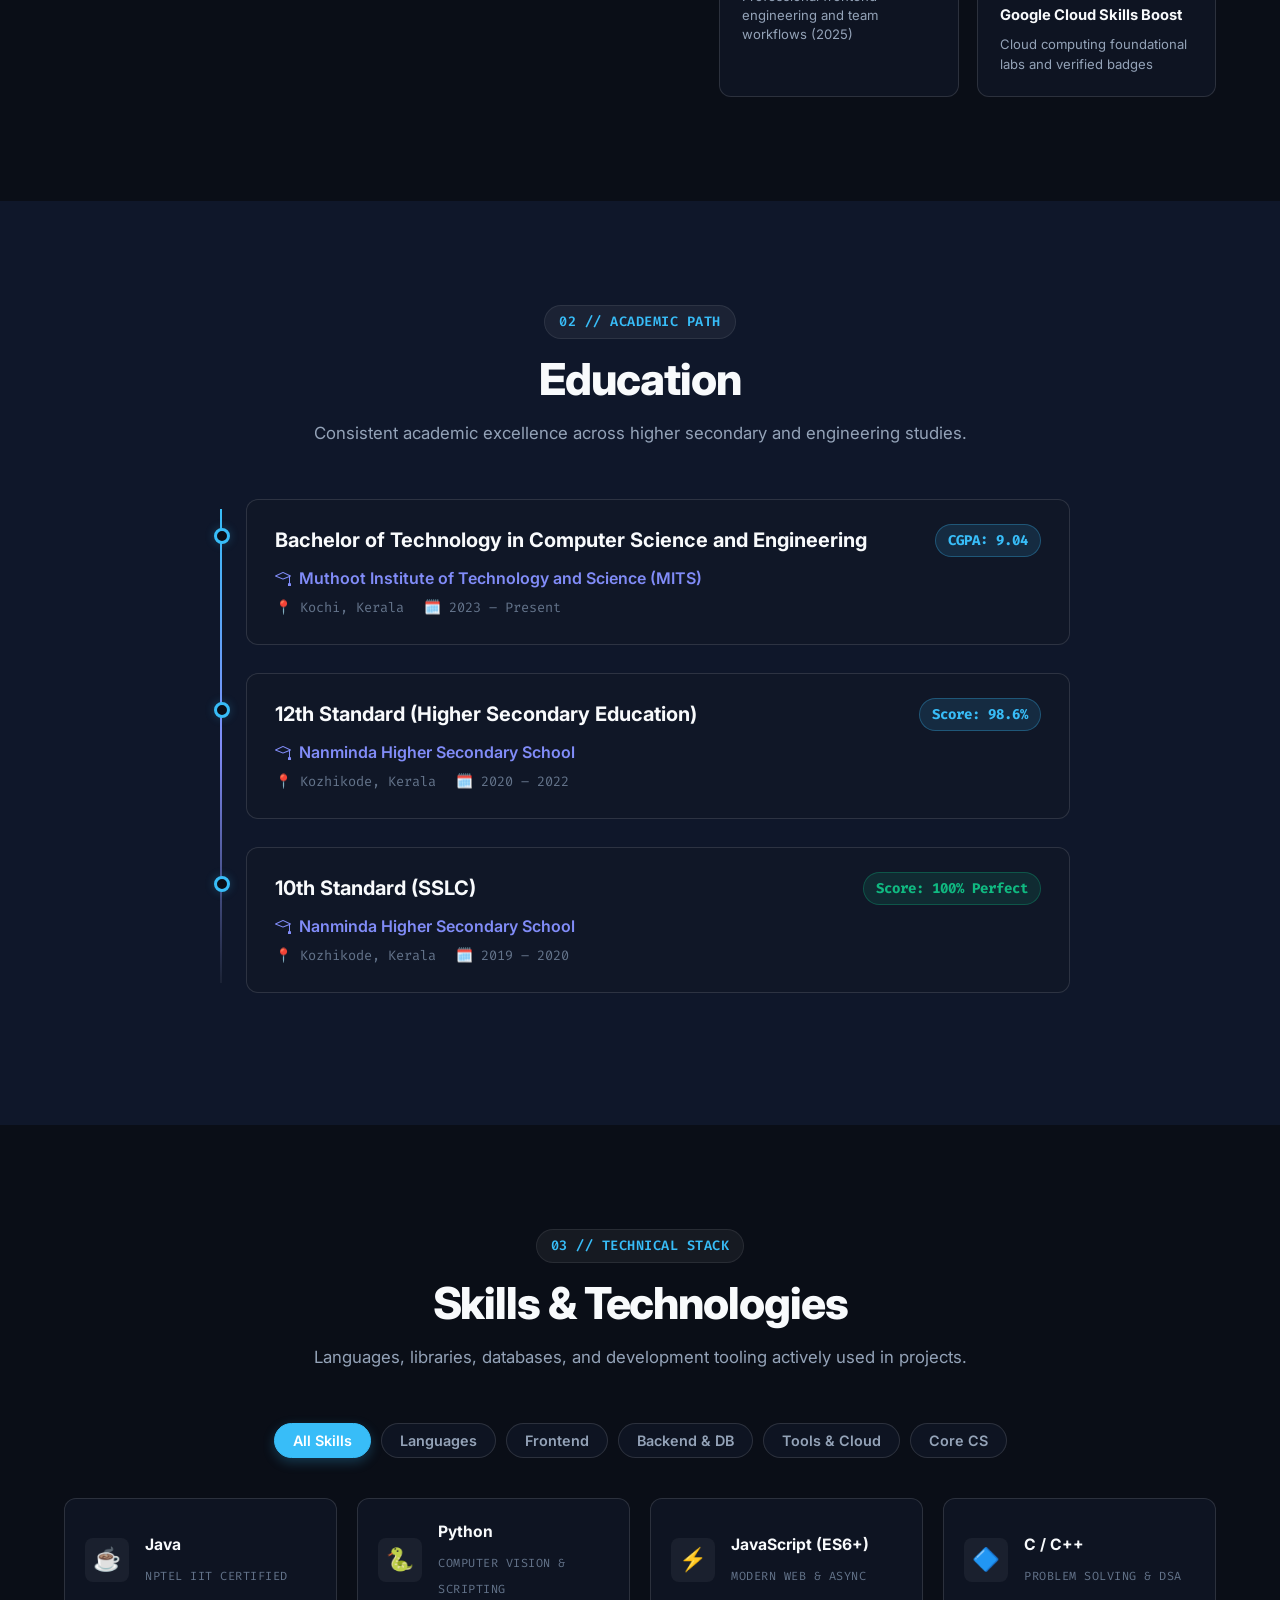
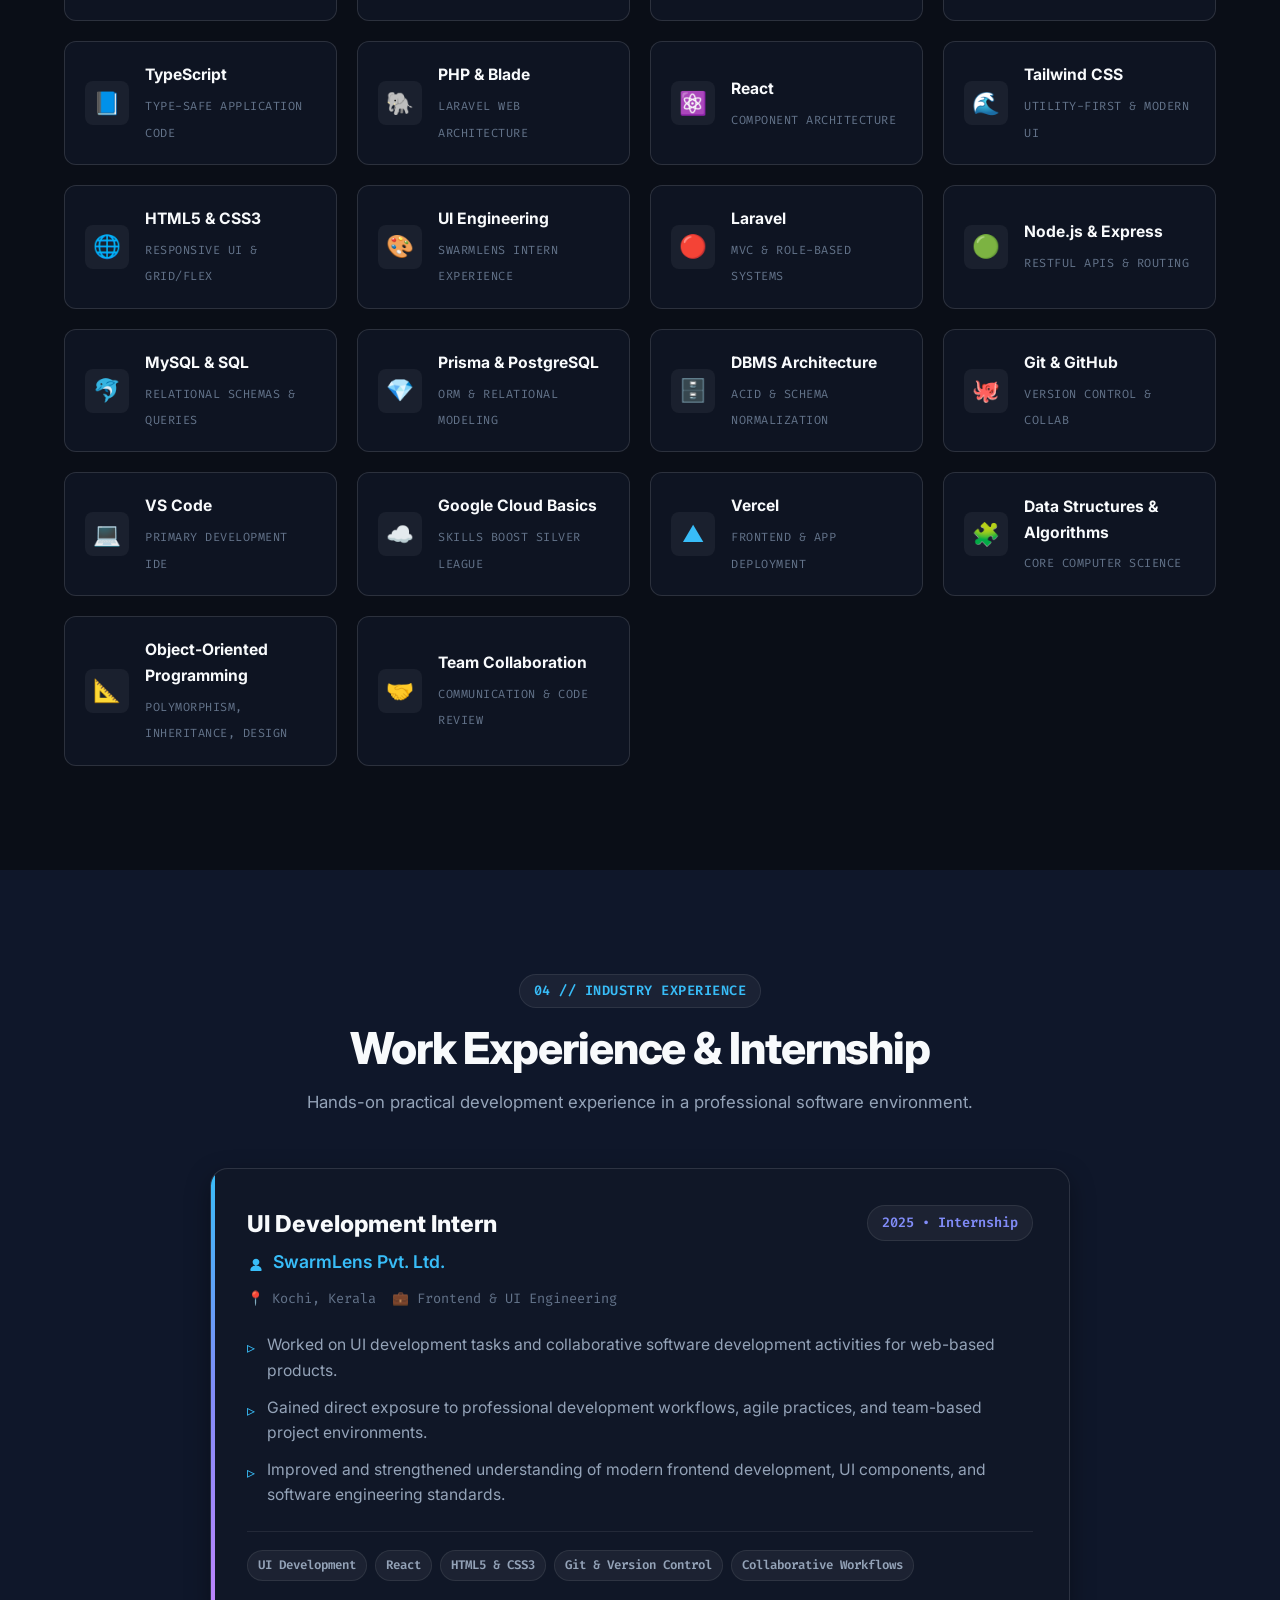
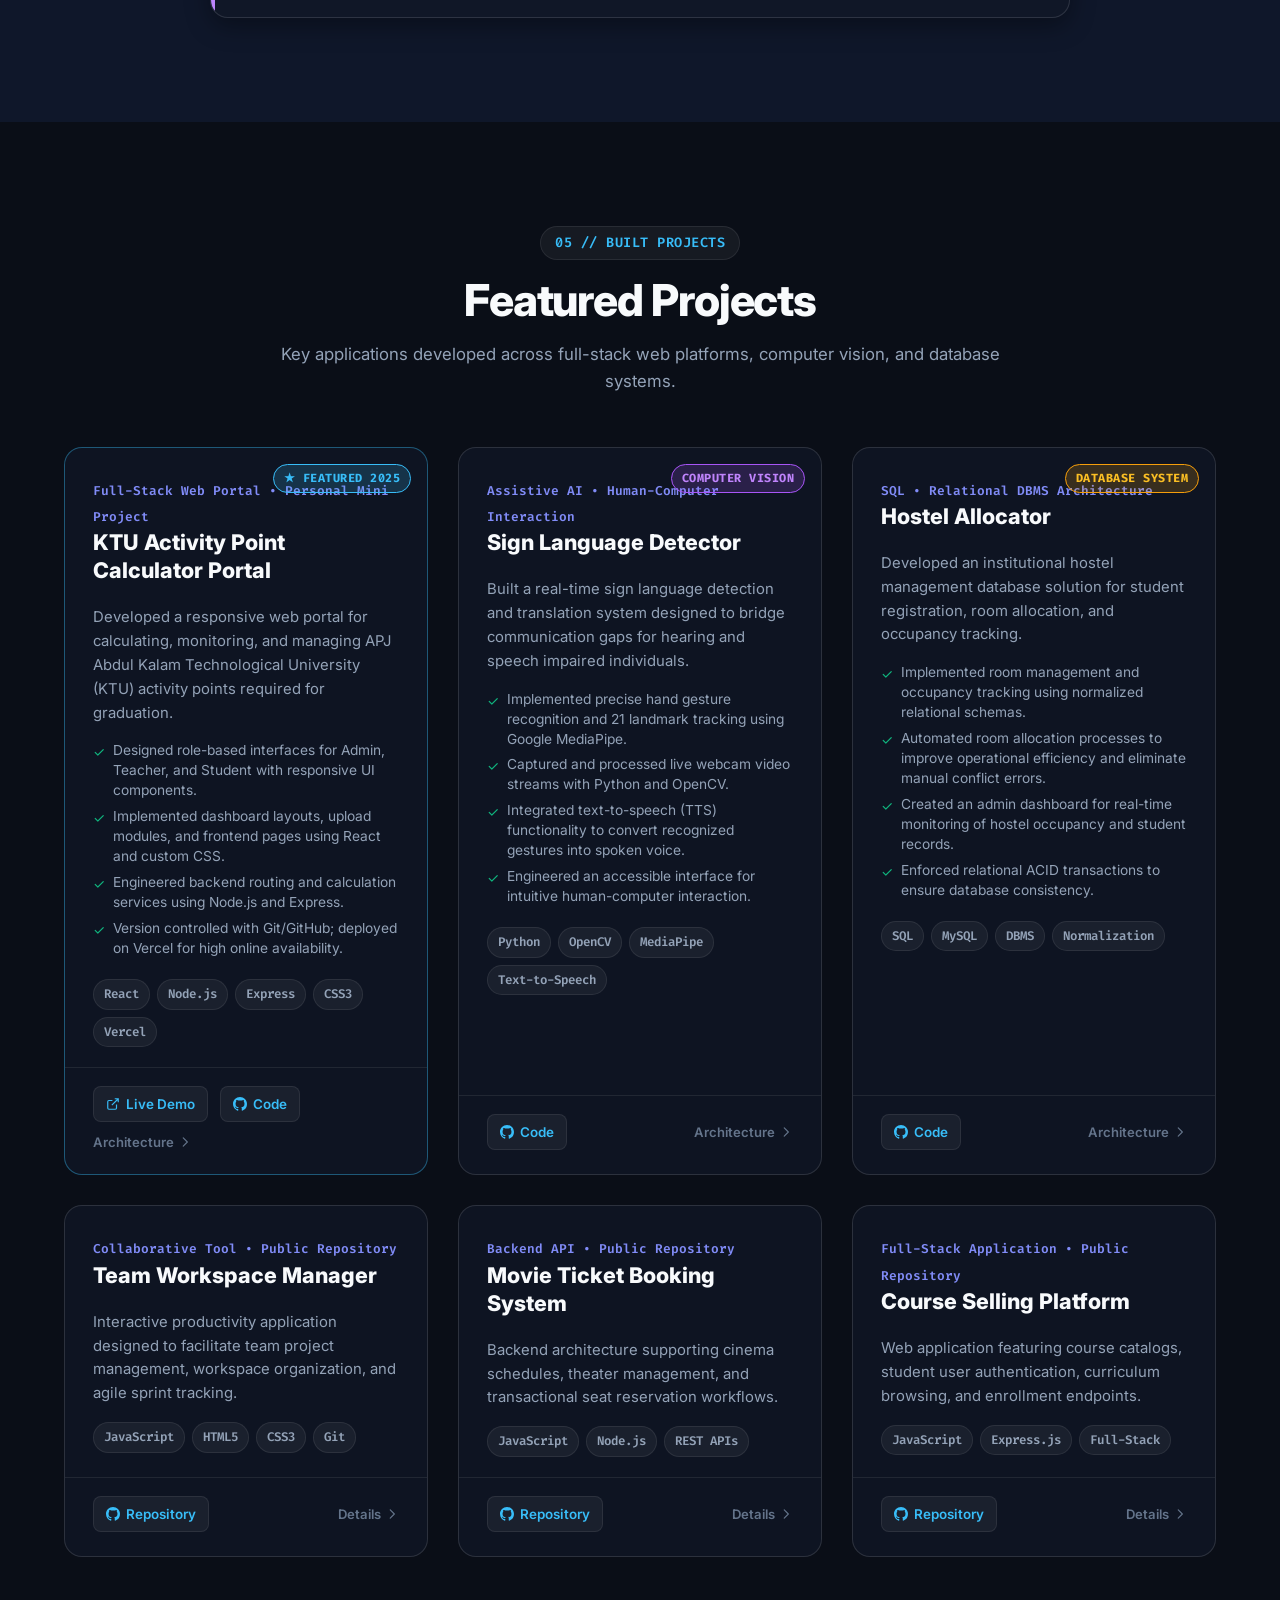
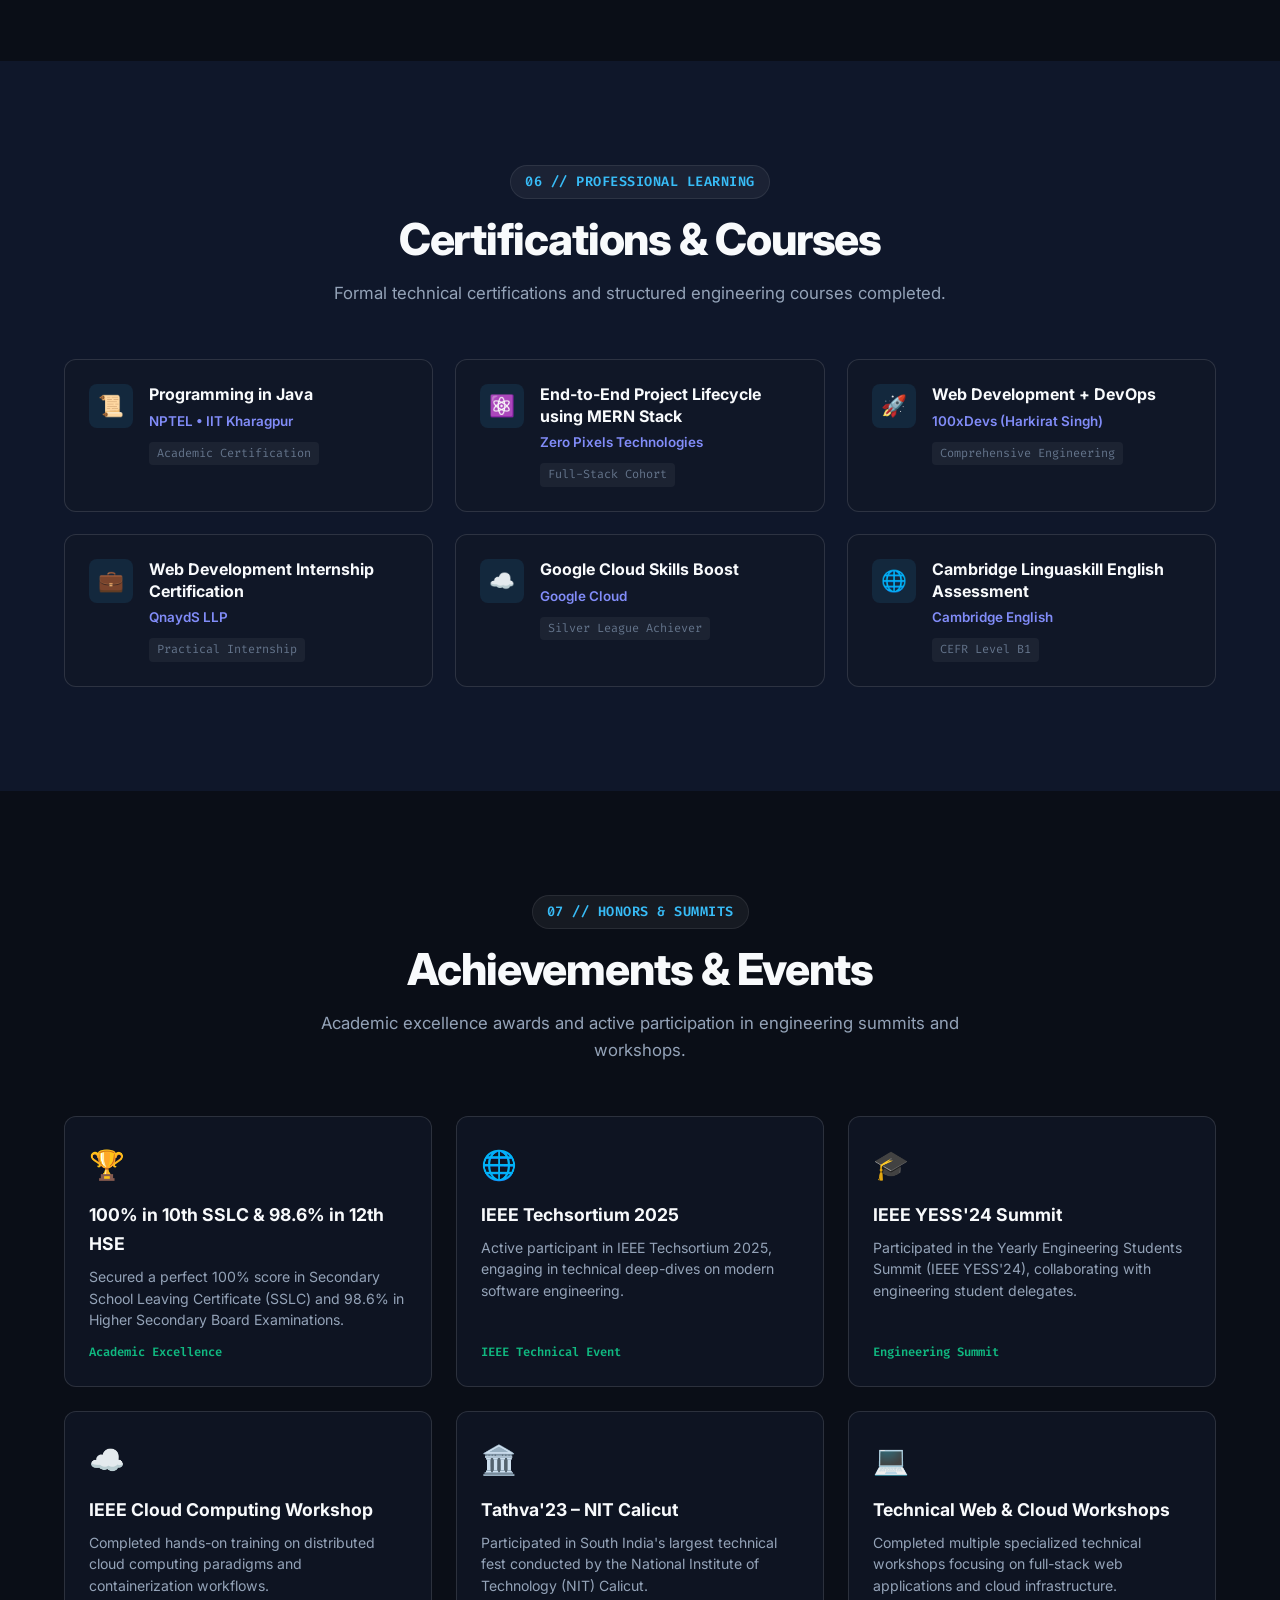
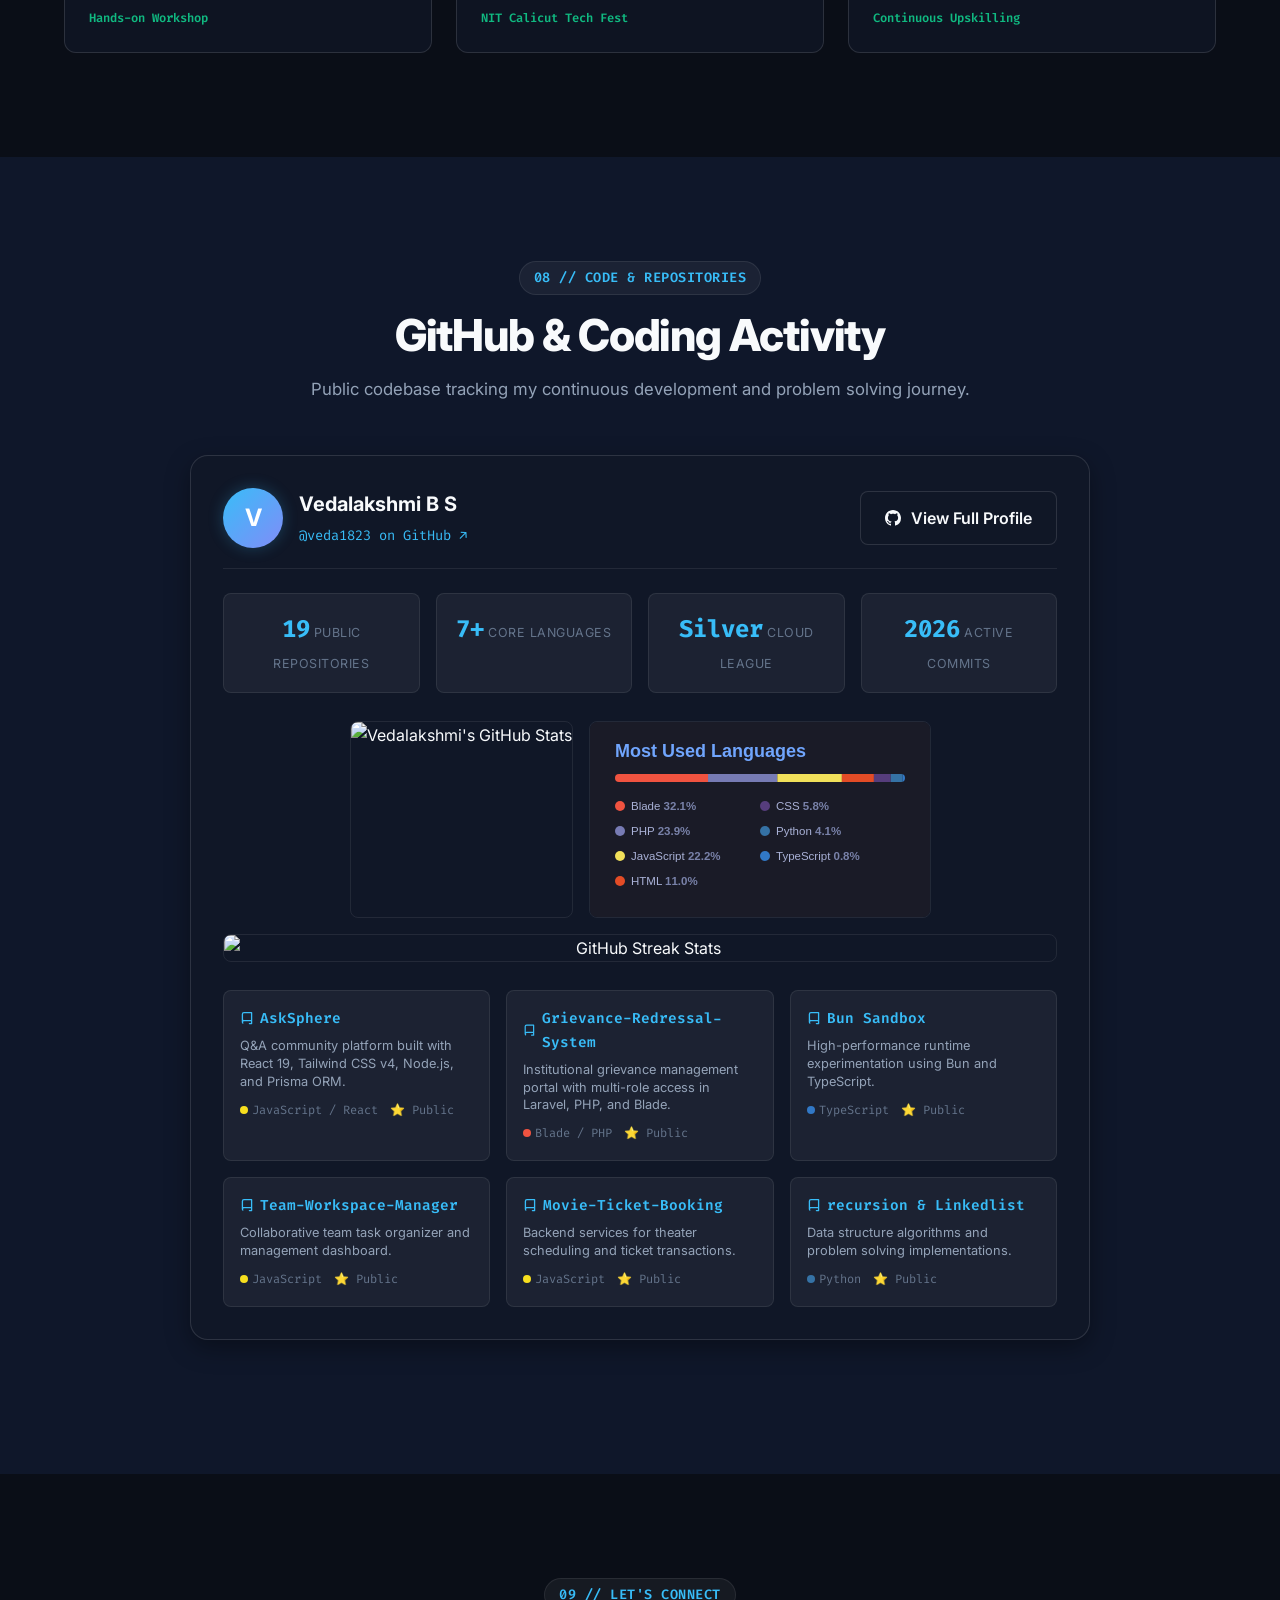
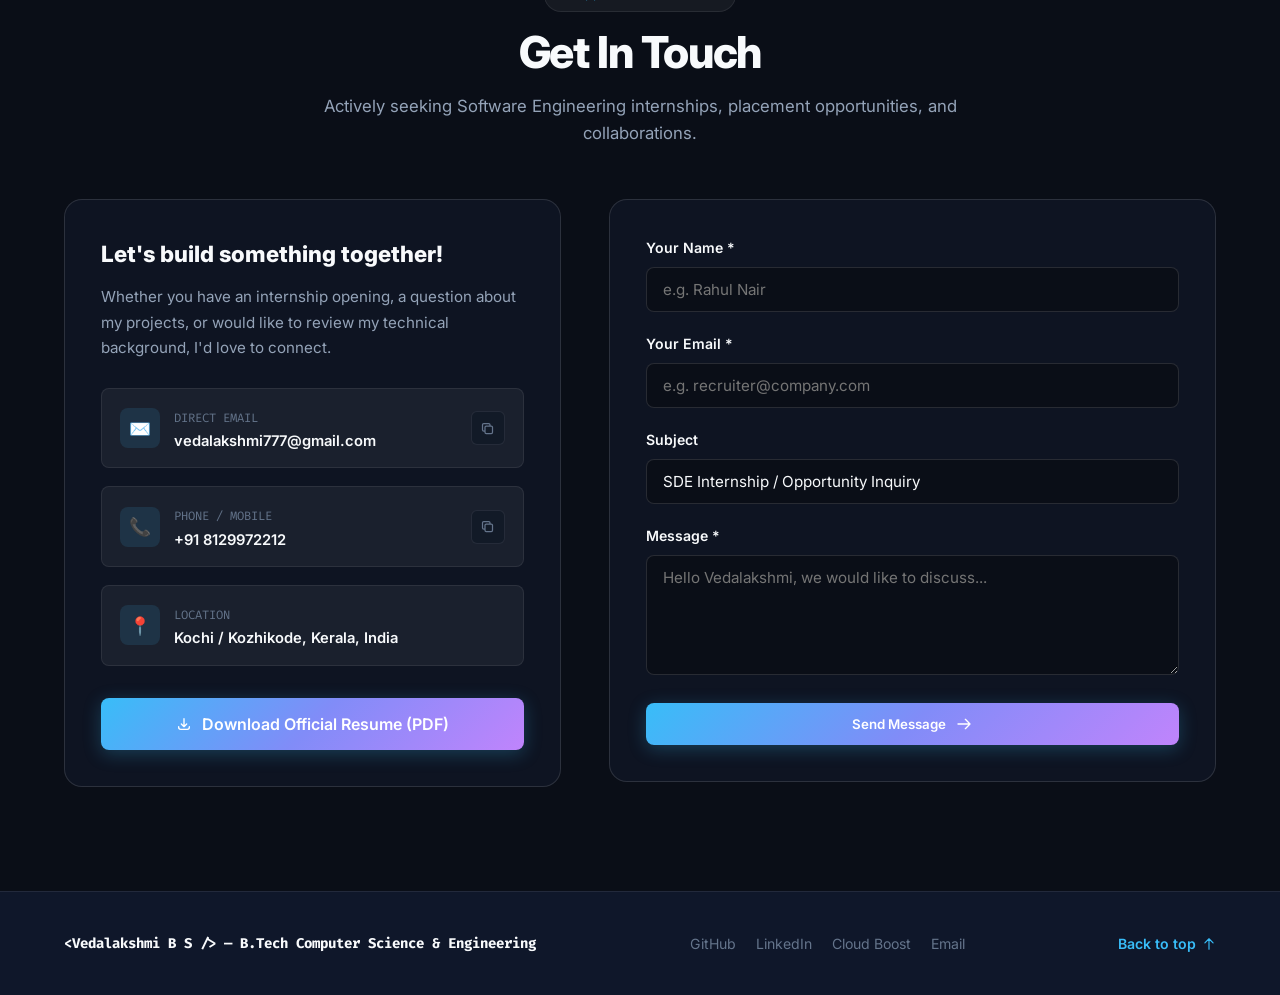
==== commit c6a28c96: "Include GitHub Analytics card and all project languages in portfolio" ====
--- a/index.html
+++ b/index.html
@@ -963,11 +963,11 @@
             <!-- Stats Row -->
             <div class="github-stats-row">
               <div class="git-stat-box">
-                <span class="git-stat-number">15+</span>
+                <span class="git-stat-number">19</span>
                 <span class="git-stat-label">Public Repositories</span>
               </div>
               <div class="git-stat-box">
-                <span class="git-stat-number">5+</span>
+                <span class="git-stat-number">7+</span>
                 <span class="git-stat-label">Core Languages</span>
               </div>
               <div class="git-stat-box">
@@ -980,8 +980,55 @@
               </div>
             </div>
 
+            <!-- GitHub Analytics Live Dashboard Cards -->
+            <div class="github-analytics-card-section" style="margin: 28px 0; text-align: center;">
+              <div style="display: flex; flex-wrap: wrap; justify-content: center; gap: 16px; align-items: stretch; margin-bottom: 16px;">
+                <img src="https://github-readme-stats-fast.vercel.app/api?username=veda1823&show_icons=true&theme=tokyonight&hide_border=true&count_private=true" alt="Vedalakshmi's GitHub Stats" style="max-width: 100%; height: auto; border-radius: 8px; border: 1px solid var(--border-subtle);" />
+                <img src="github-all-langs.svg" alt="Most Used Languages Across All Projects" style="max-width: 100%; height: auto; border-radius: 8px; border: 1px solid var(--border-subtle);" />
+              </div>
+              <div>
+                <img src="https://streak-stats.demolab.com/?user=veda1823&theme=tokyonight&hide_border=true" alt="GitHub Streak Stats" style="max-width: 100%; height: auto; border-radius: 8px; border: 1px solid var(--border-subtle);" />
+              </div>
+            </div>
+
             <!-- Real Repositories Grid -->
             <div class="github-repos-grid">
+              <a href="https://github.com/veda1823/AskSphere" target="_blank" rel="noopener noreferrer" class="mini-repo-card">
+                <div class="mini-repo-name">
+                  <svg width="14" height="14" fill="currentColor" viewBox="0 0 16 16"><path d="M2 2.5A2.5 2.5 0 0 1 4.5 0h8.75a.75.75 0 0 1 .75.75v12.5a.75.75 0 0 1-.75.75h-2.5a.75.75 0 0 1 0-1.5h1.75v-2h-8a1 1 0 0 0-.714 1.7.75.75 0 1 1-1.072 1.05A2.495 2.495 0 0 1 2 11.5v-9zm10.5-1h-8a1 1 0 0 0-1 1v6.708A2.486 2.486 0 0 1 4.5 9h8V1.5z"/></svg>
+                  <span>AskSphere</span>
+                </div>
+                <p class="mini-repo-desc">Q&amp;A community platform built with React 19, Tailwind CSS v4, Node.js, and Prisma ORM.</p>
+                <div class="mini-repo-meta">
+                  <span><span class="lang-dot lang-js"></span>JavaScript / React</span>
+                  <span>⭐ Public</span>
+                </div>
+              </a>
+
+              <a href="https://github.com/veda1823/Grievance-Redressal-System" target="_blank" rel="noopener noreferrer" class="mini-repo-card">
+                <div class="mini-repo-name">
+                  <svg width="14" height="14" fill="currentColor" viewBox="0 0 16 16"><path d="M2 2.5A2.5 2.5 0 0 1 4.5 0h8.75a.75.75 0 0 1 .75.75v12.5a.75.75 0 0 1-.75.75h-2.5a.75.75 0 0 1 0-1.5h1.75v-2h-8a1 1 0 0 0-.714 1.7.75.75 0 1 1-1.072 1.05A2.495 2.495 0 0 1 2 11.5v-9zm10.5-1h-8a1 1 0 0 0-1 1v6.708A2.486 2.486 0 0 1 4.5 9h8V1.5z"/></svg>
+                  <span>Grievance-Redressal-System</span>
+                </div>
+                <p class="mini-repo-desc">Institutional grievance management portal with multi-role access in Laravel, PHP, and Blade.</p>
+                <div class="mini-repo-meta">
+                  <span><span class="lang-dot lang-blade"></span>Blade / PHP</span>
+                  <span>⭐ Public</span>
+                </div>
+              </a>
+
+              <a href="https://github.com/veda1823/Bun" target="_blank" rel="noopener noreferrer" class="mini-repo-card">
+                <div class="mini-repo-name">
+                  <svg width="14" height="14" fill="currentColor" viewBox="0 0 16 16"><path d="M2 2.5A2.5 2.5 0 0 1 4.5 0h8.75a.75.75 0 0 1 .75.75v12.5a.75.75 0 0 1-.75.75h-2.5a.75.75 0 0 1 0-1.5h1.75v-2h-8a1 1 0 0 0-.714 1.7.75.75 0 1 1-1.072 1.05A2.495 2.495 0 0 1 2 11.5v-9zm10.5-1h-8a1 1 0 0 0-1 1v6.708A2.486 2.486 0 0 1 4.5 9h8V1.5z"/></svg>
+                  <span>Bun Sandbox</span>
+                </div>
+                <p class="mini-repo-desc">High-performance runtime experimentation using Bun and TypeScript.</p>
+                <div class="mini-repo-meta">
+                  <span><span class="lang-dot lang-ts"></span>TypeScript</span>
+                  <span>⭐ Public</span>
+                </div>
+              </a>
+
               <a href="https://github.com/veda1823/Team-Workspace-Manager" target="_blank" rel="noopener noreferrer" class="mini-repo-card">
                 <div class="mini-repo-name">
                   <svg width="14" height="14" fill="currentColor" viewBox="0 0 16 16"><path d="M2 2.5A2.5 2.5 0 0 1 4.5 0h8.75a.75.75 0 0 1 .75.75v12.5a.75.75 0 0 1-.75.75h-2.5a.75.75 0 0 1 0-1.5h1.75v-2h-8a1 1 0 0 0-.714 1.7.75.75 0 1 1-1.072 1.05A2.495 2.495 0 0 1 2 11.5v-9zm10.5-1h-8a1 1 0 0 0-1 1v6.708A2.486 2.486 0 0 1 4.5 9h8V1.5z"/></svg>
@@ -1000,18 +1047,6 @@
                   <span>Movie-Ticket-Booking</span>
                 </div>
                 <p class="mini-repo-desc">Backend services for theater scheduling and ticket transactions.</p>
-                <div class="mini-repo-meta">
-                  <span><span class="lang-dot lang-js"></span>JavaScript</span>
-                  <span>⭐ Public</span>
-                </div>
-              </a>
-
-              <a href="https://github.com/veda1823/course-selling-application" target="_blank" rel="noopener noreferrer" class="mini-repo-card">
-                <div class="mini-repo-name">
-                  <svg width="14" height="14" fill="currentColor" viewBox="0 0 16 16"><path d="M2 2.5A2.5 2.5 0 0 1 4.5 0h8.75a.75.75 0 0 1 .75.75v12.5a.75.75 0 0 1-.75.75h-2.5a.75.75 0 0 1 0-1.5h1.75v-2h-8a1 1 0 0 0-.714 1.7.75.75 0 1 1-1.072 1.05A2.495 2.495 0 0 1 2 11.5v-9zm10.5-1h-8a1 1 0 0 0-1 1v6.708A2.486 2.486 0 0 1 4.5 9h8V1.5z"/></svg>
-                  <span>course-selling-app</span>
-                </div>
-                <p class="mini-repo-desc">Course purchase workflow and student enrollment platform.</p>
                 <div class="mini-repo-meta">
                   <span><span class="lang-dot lang-js"></span>JavaScript</span>
                   <span>⭐ Public</span>
--- a/assets/css/style.css
+++ b/assets/css/style.css
@@ -1435,6 +1435,9 @@
 .lang-py { background: #3572a5; }
 .lang-java { background: #b07219; }
 .lang-html { background: #e34c26; }
+.lang-php { background: #777bb4; }
+.lang-blade { background: #f05340; }
+.lang-ts { background: #3178c6; }
 
 /* --------------------------------------------------------------------------
    13. Contact Section
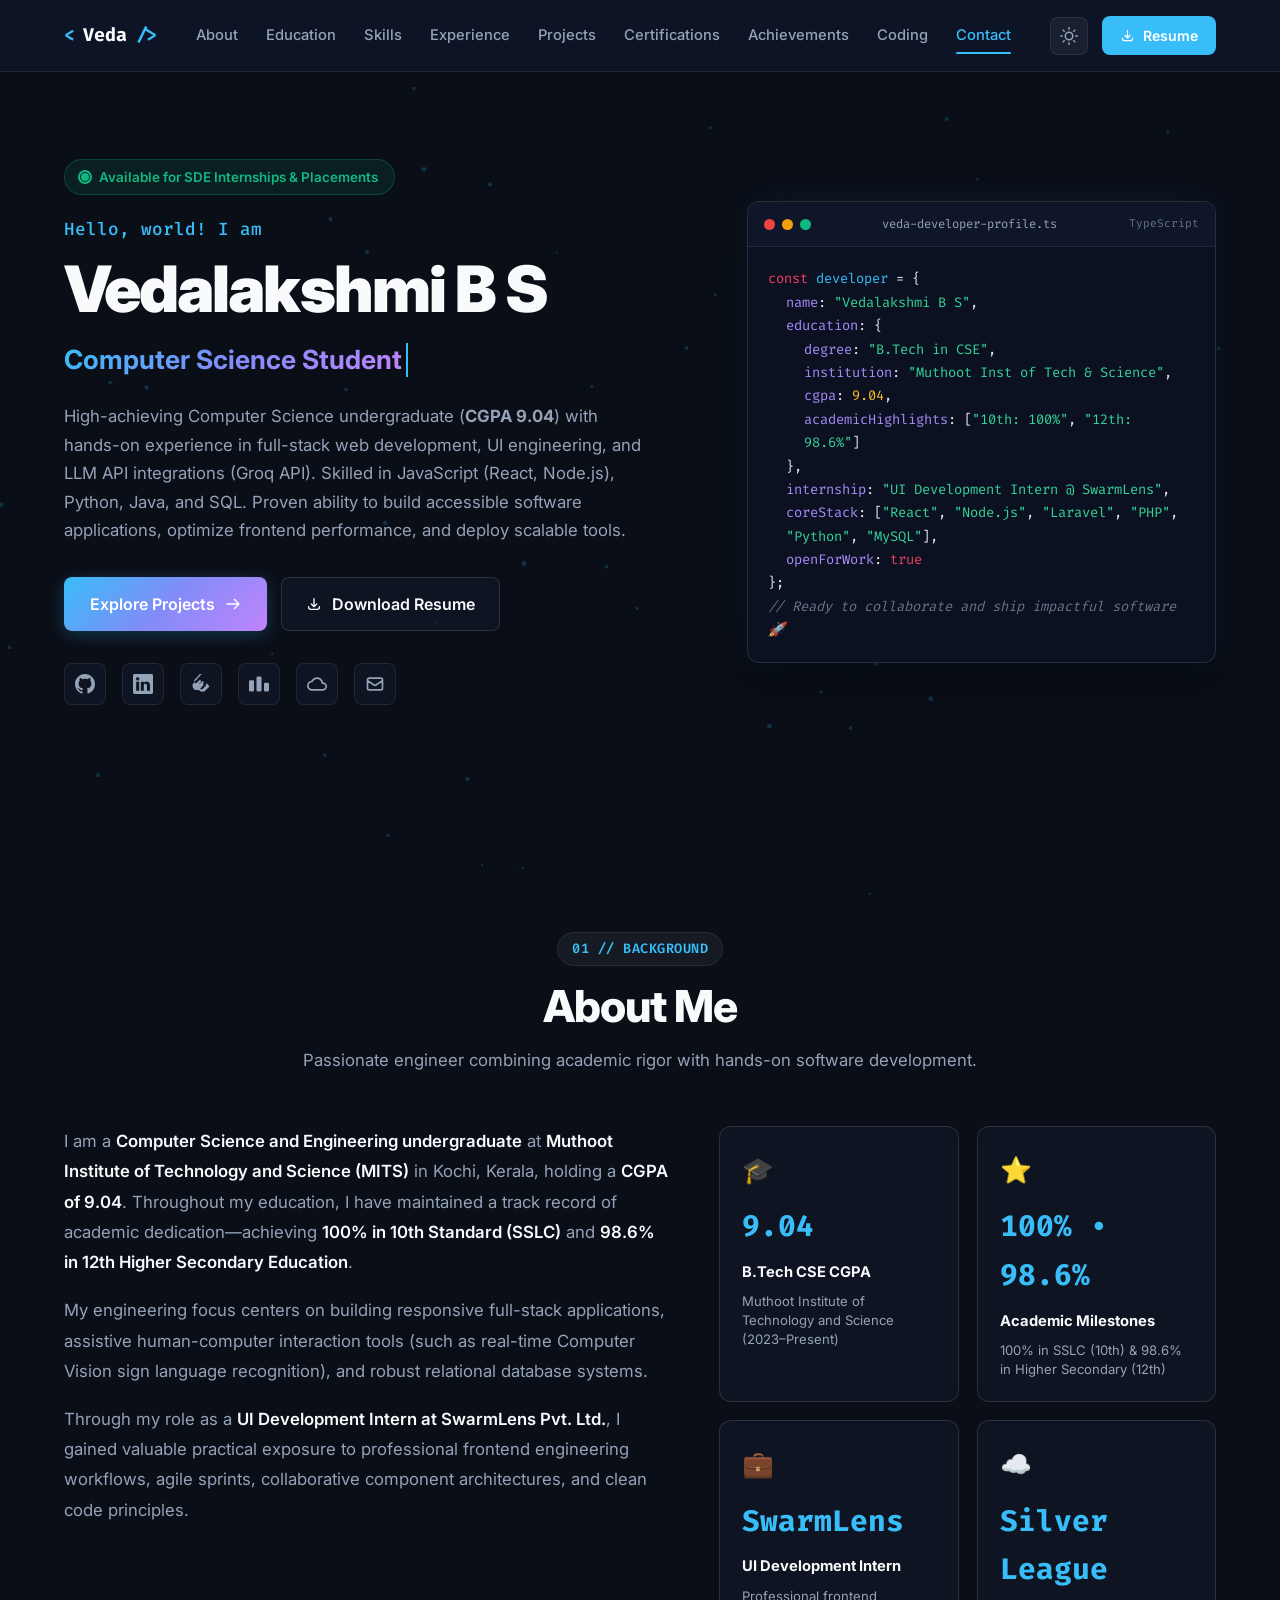
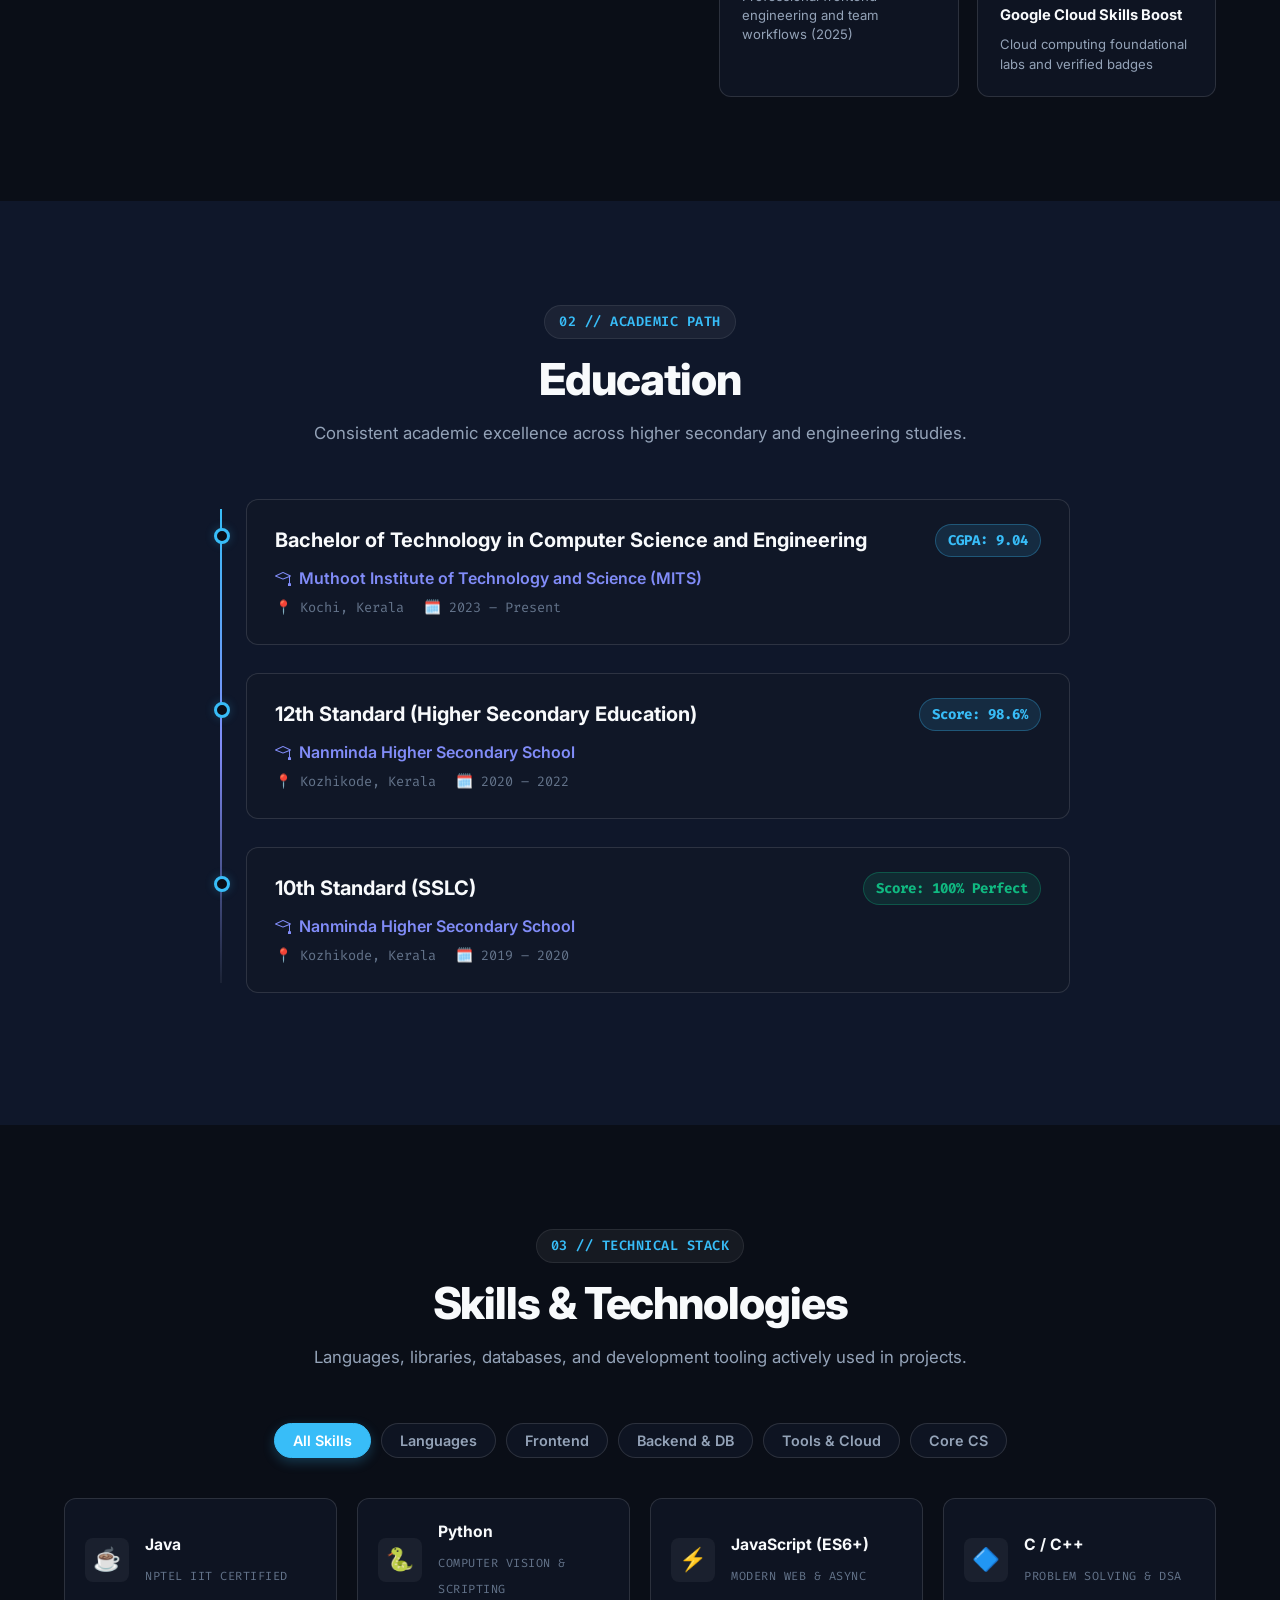
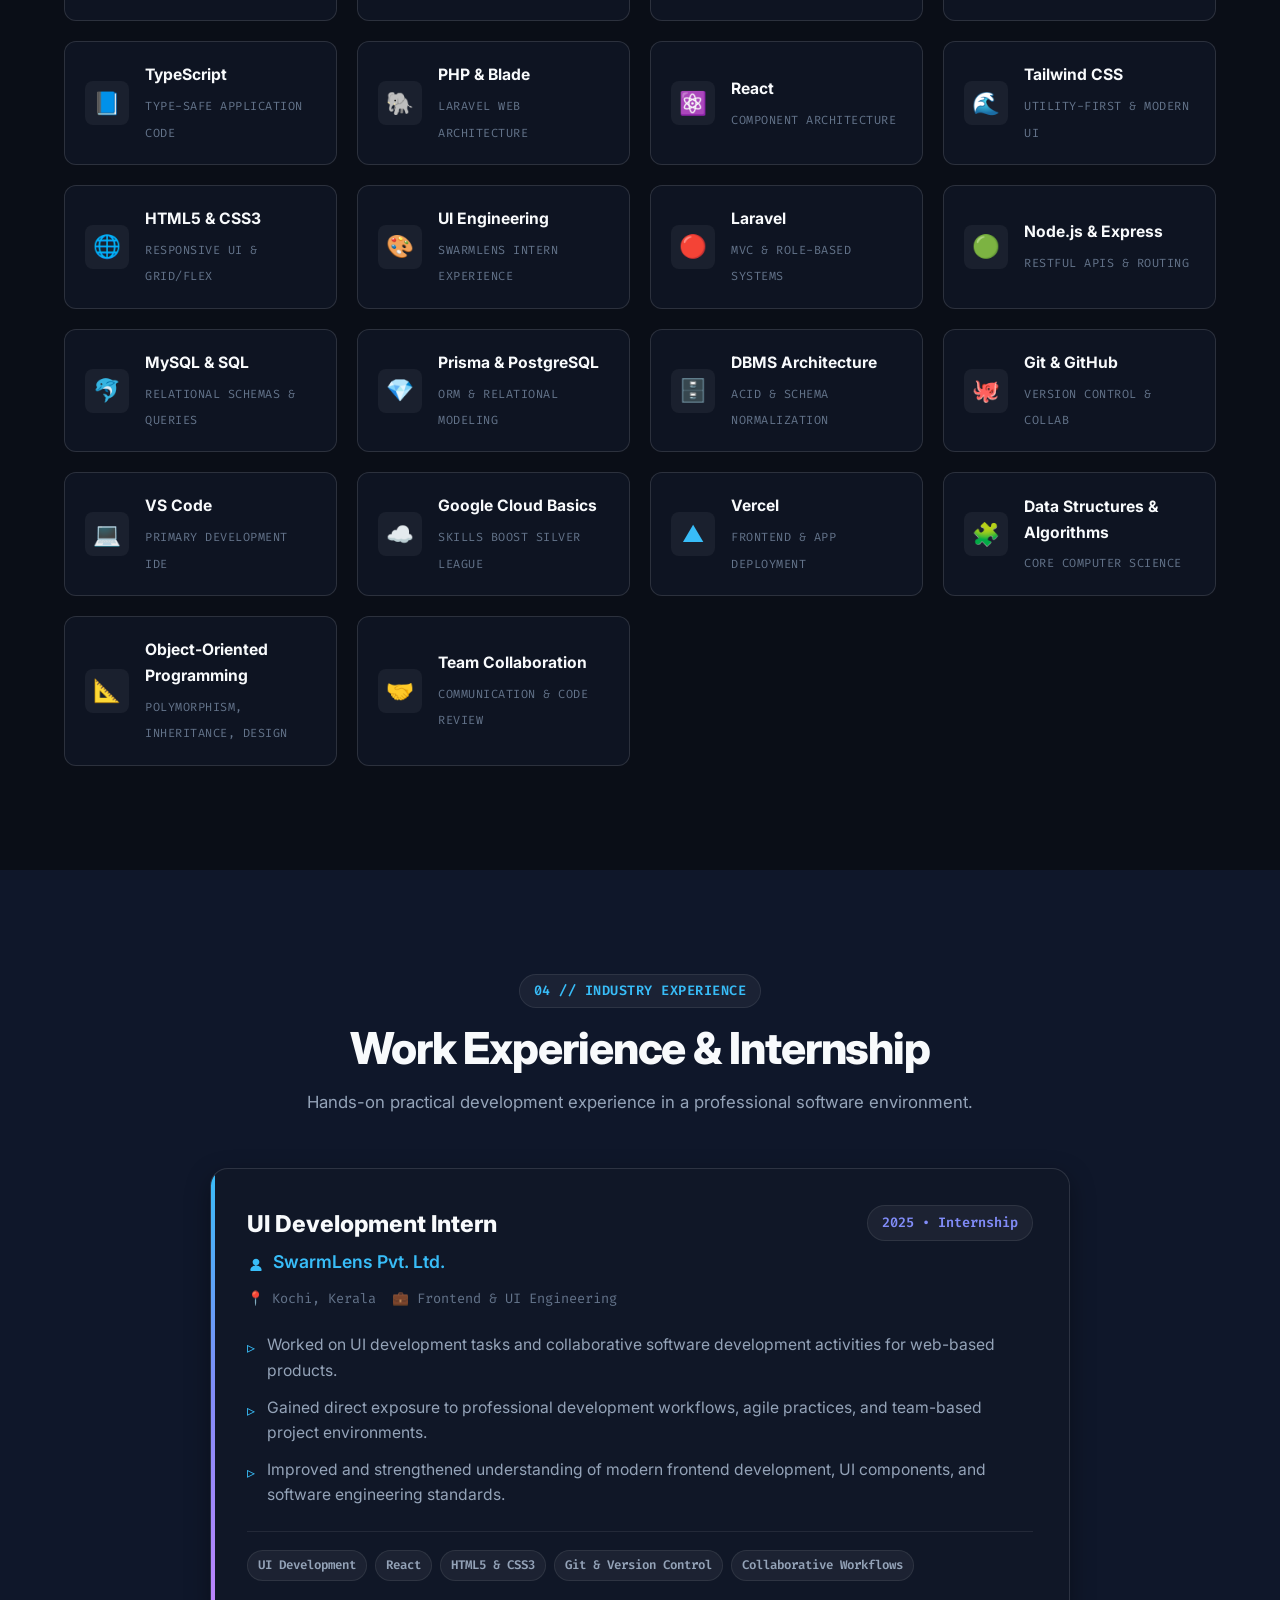
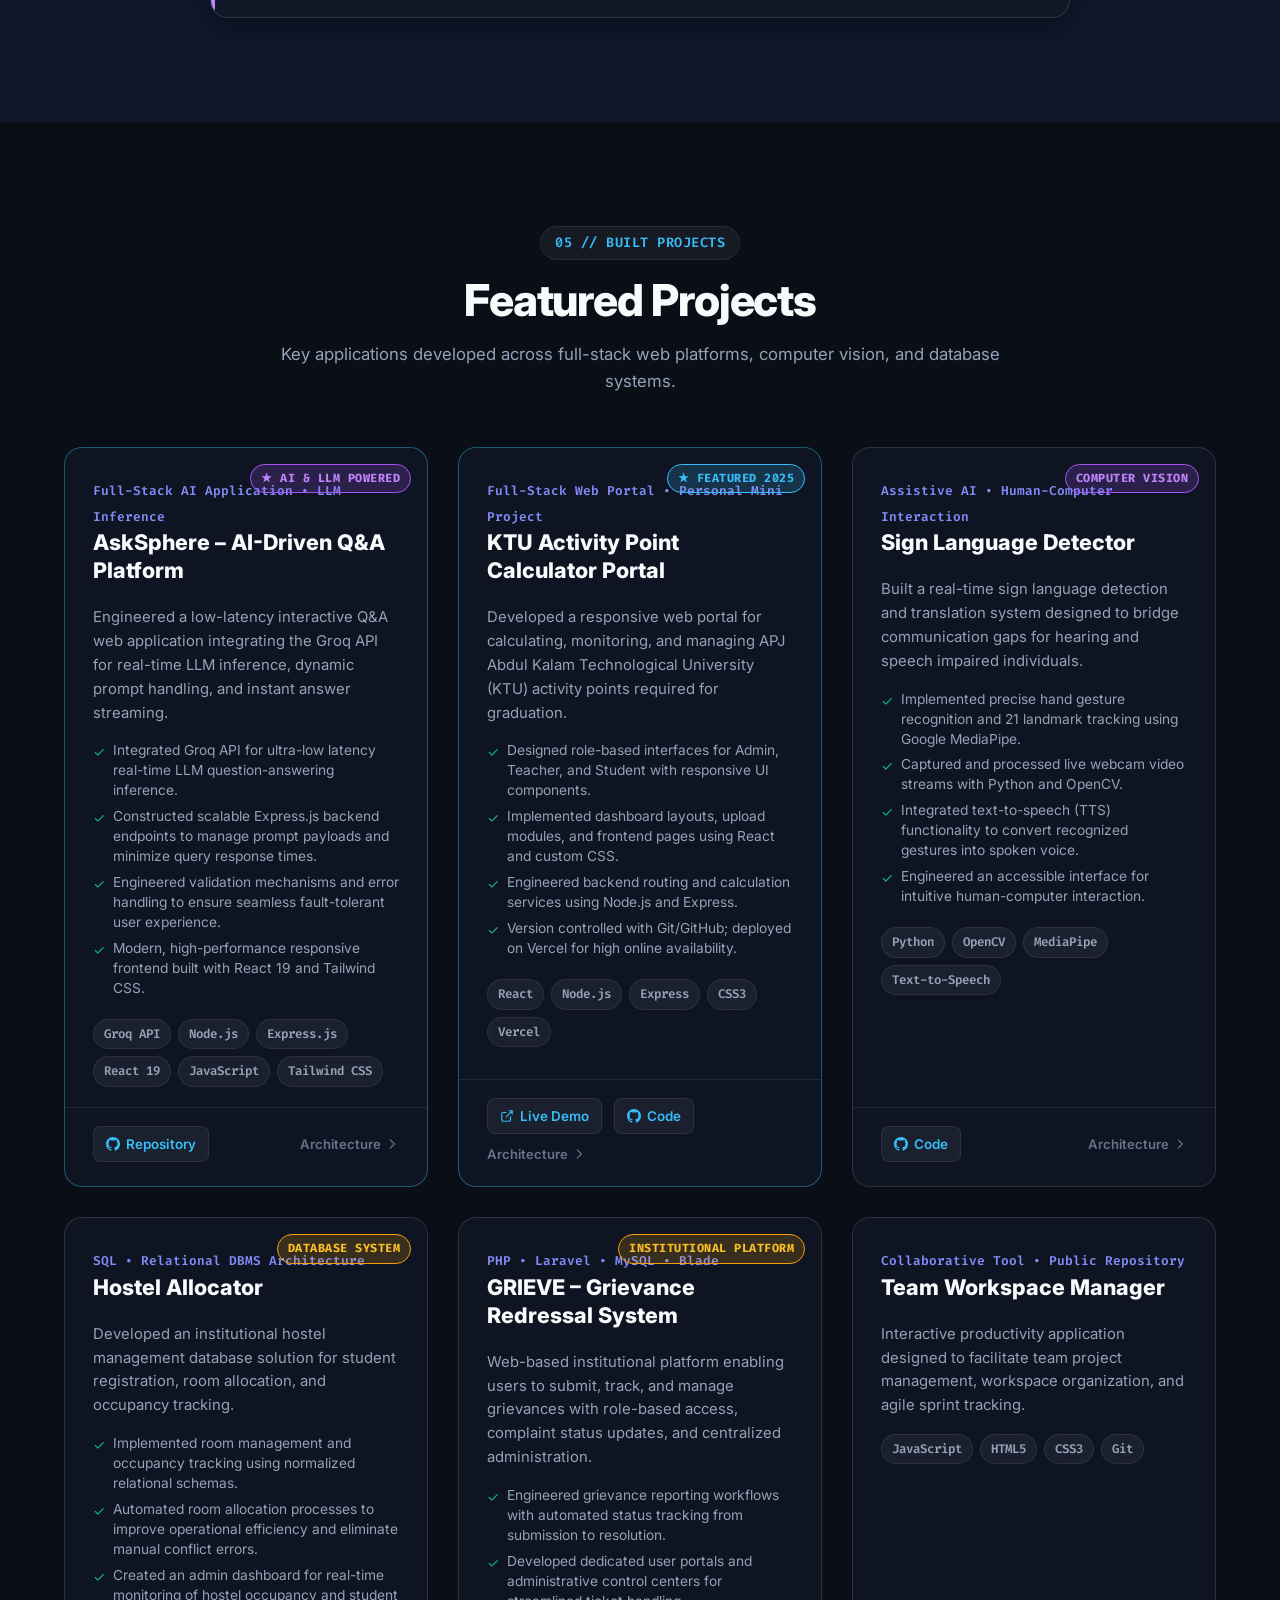
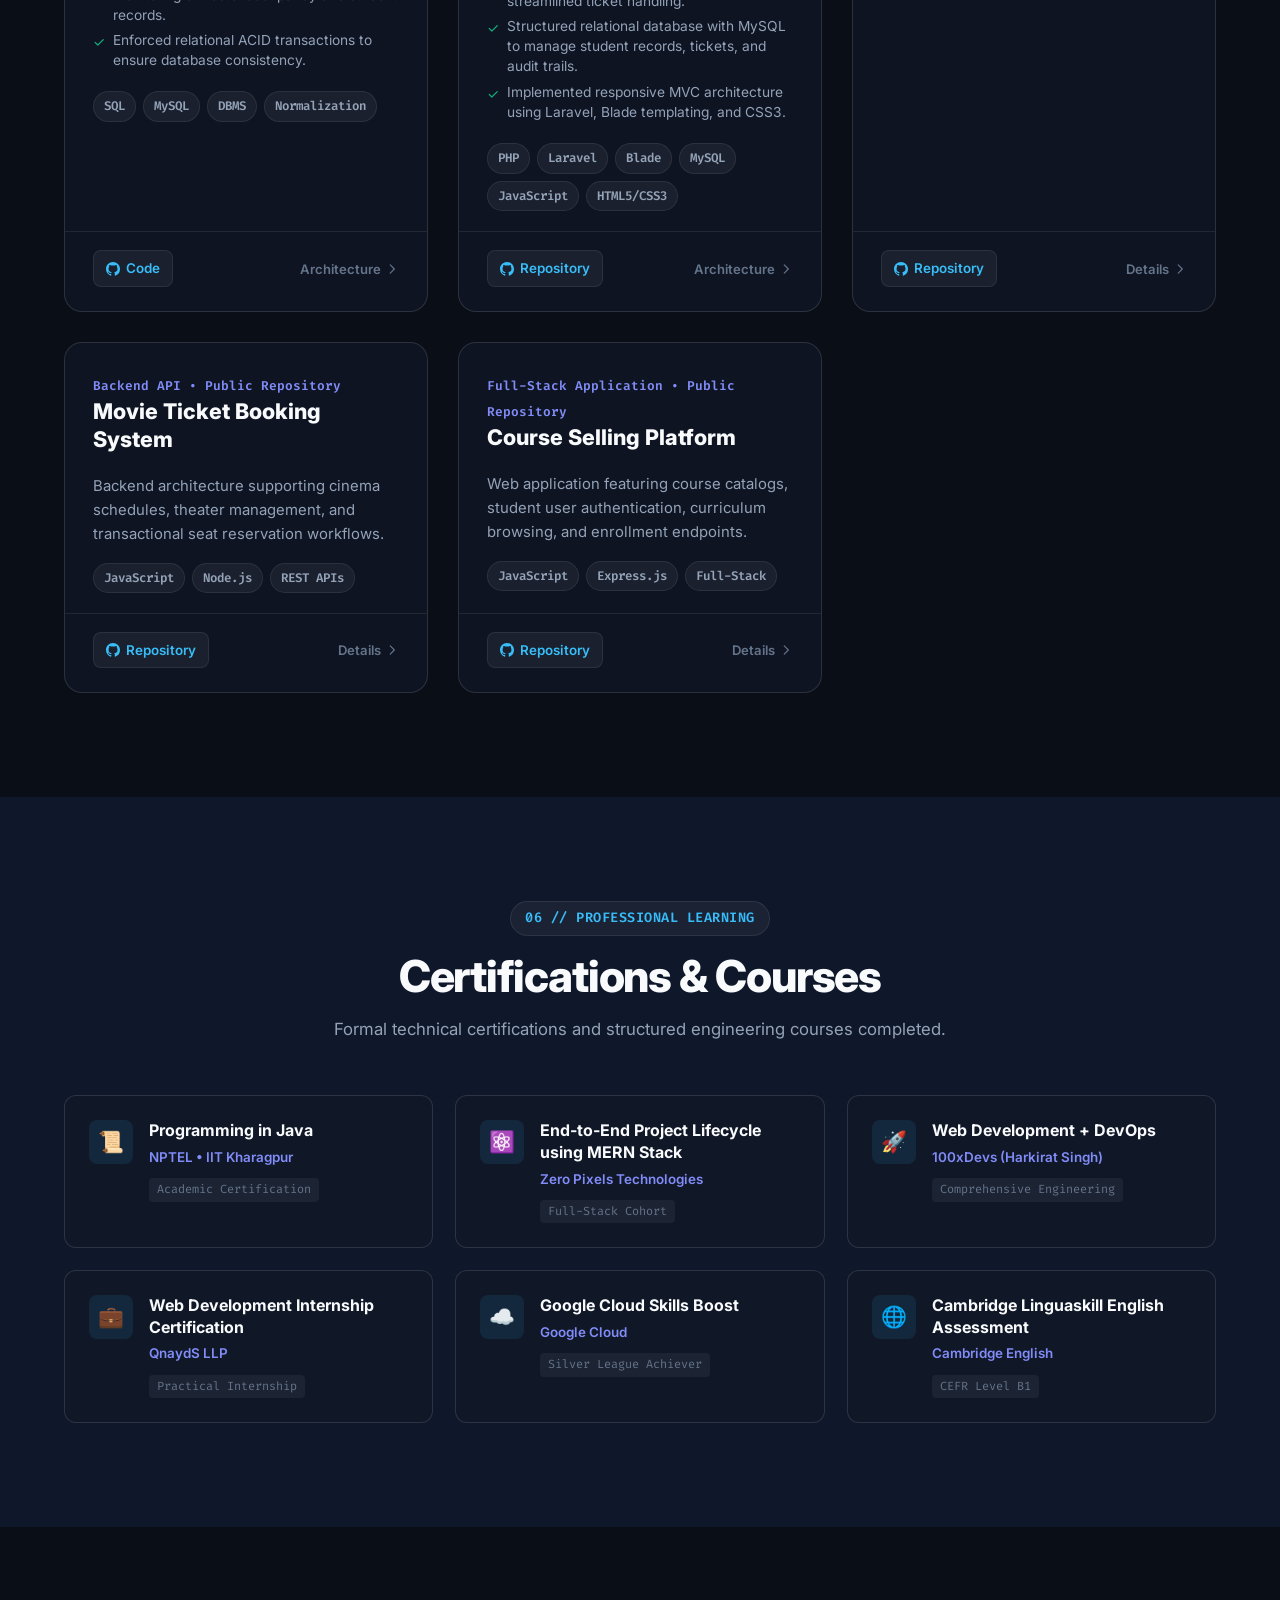
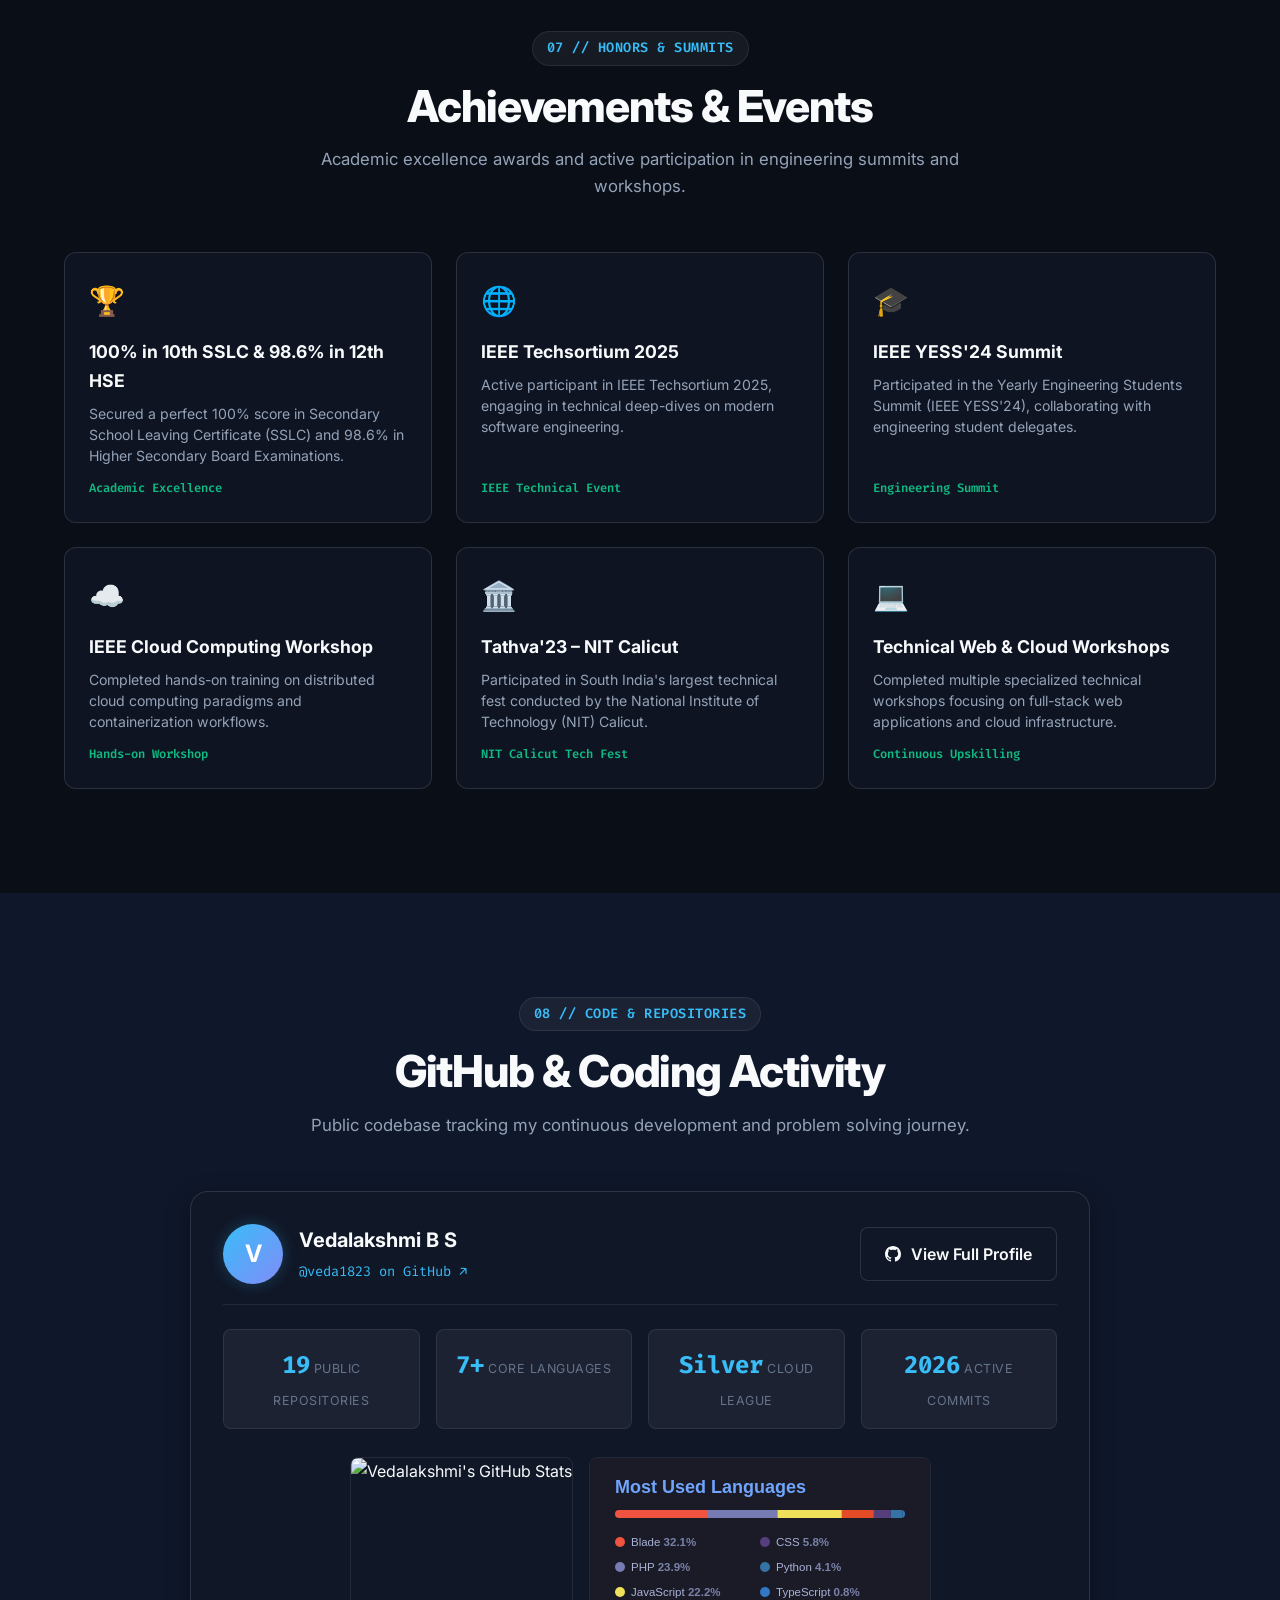
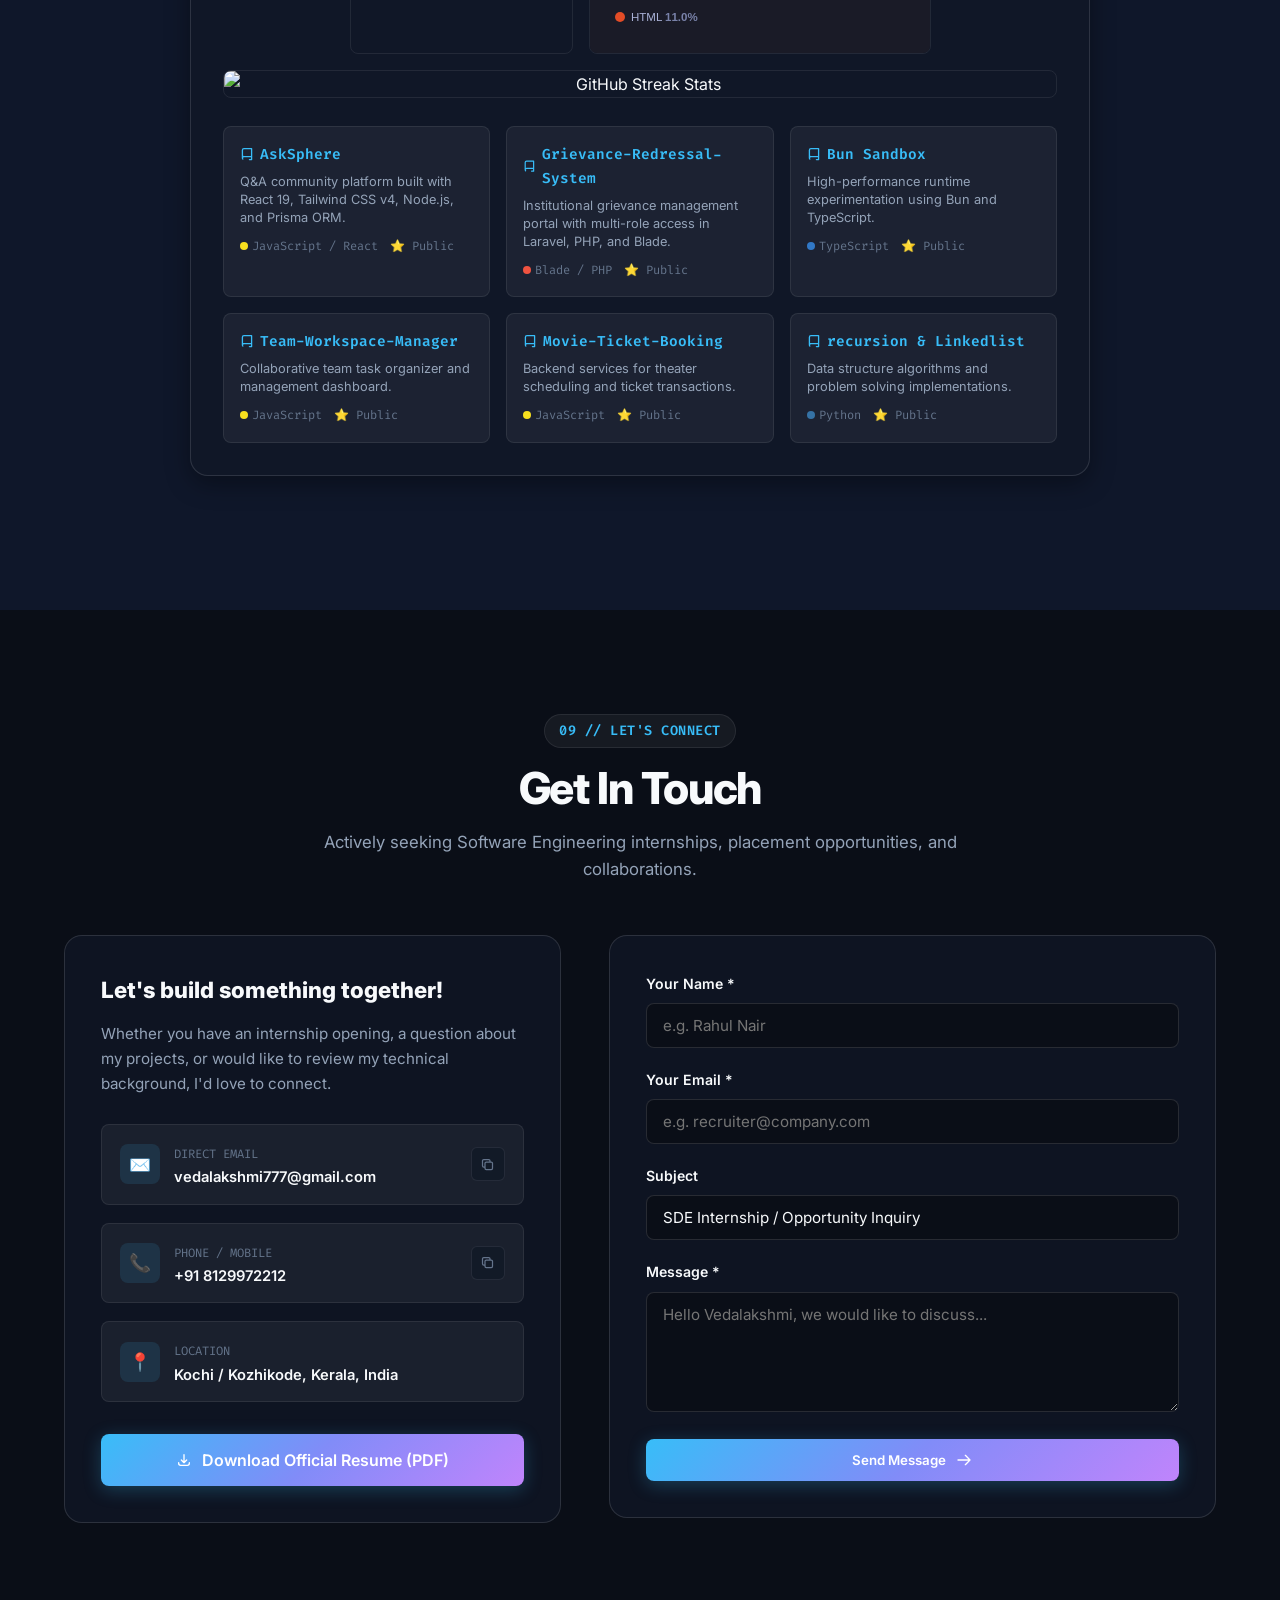
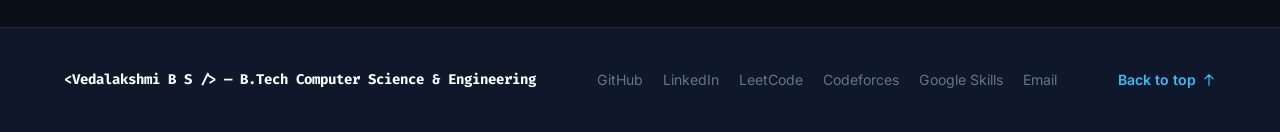
==== commit 97b3c9d5: "Update resume PDF, web resume, featured projects (AskSphere, GRIEVE), and social links" ====
--- a/index.html
+++ b/index.html
@@ -91,7 +91,7 @@
           </div>
 
           <p class="hero-bio">
-            Computer Science undergraduate at Muthoot Institute of Technology and Science (<strong>CGPA 9.04</strong>) with hands-on expertise in full-stack web engineering, Python problem solving, and database systems. Passionate about architecting practical, responsive applications that solve real-world problems.
+            High-achieving Computer Science undergraduate (<strong>CGPA 9.04</strong>) with hands-on experience in full-stack web development, UI engineering, and LLM API integrations (Groq API). Skilled in JavaScript (React, Node.js), Python, Java, and SQL. Proven ability to build accessible software applications, optimize frontend performance, and deploy scalable tools.
           </p>
 
           <div class="hero-ctas">
@@ -113,7 +113,13 @@
             <a href="https://www.linkedin.com/in/vedalakshmi-b-s-a53536385" target="_blank" rel="noopener noreferrer" class="social-icon-btn" title="LinkedIn - Vedalakshmi B S">
               <svg width="20" height="20" fill="currentColor" viewBox="0 0 16 16"><path d="M0 1.146C0 .513.526 0 1.175 0h13.65C15.474 0 16 .513 16 1.146v13.708c0 .633-.526 1.146-1.175 1.146H1.175C.526 16 0 15.487 0 14.854V1.146zm4.943 12.248V6.169H2.542v7.225h2.401zm-1.2-8.212c.837 0 1.358-.554 1.358-1.248-.015-.709-.52-1.248-1.342-1.248-.822 0-1.359.54-1.359 1.248 0 .694.521 1.248 1.327 1.248h.016zm4.908 8.212V9.359c0-.216.016-.432.08-.586.173-.431.568-.878 1.232-.878.869 0 1.216.662 1.216 1.634v3.865h2.401V9.25c0-2.22-1.184-3.252-2.764-3.252-1.274 0-1.845.7-2.165 1.193v.025h-.016a5.54 5.54 0 0 1 .016-.025V6.169h-2.4c.03.678 0 7.225 0 7.225h2.4z"/></svg>
             </a>
-            <a href="https://www.cloudskillsboost.google/public_profiles/78771005-3f91-4b56-a97d-d9c520f4bd51" target="_blank" rel="noopener noreferrer" class="social-icon-btn" title="Google Cloud Skills Boost Profile">
+            <a href="https://leetcode.com/u/Vedalakshmi05/" target="_blank" rel="noopener noreferrer" class="social-icon-btn" title="LeetCode - Vedalakshmi05">
+              <svg width="20" height="20" fill="currentColor" viewBox="0 0 24 24"><path d="M13.483 0a1.374 1.374 0 0 0-.961.438L7.116 6.226l-3.854 4.126a5.266 5.266 0 0 0-1.209 2.104 5.35 5.35 0 0 0-.125.513 5.527 5.527 0 0 0 .062 2.362 5.874 5.874 0 0 0 .749 1.621 5.485 5.485 0 0 0 2.82 2.222 5.614 5.614 0 0 0 2.766-.022 5.57 5.57 0 0 0 2.28-1.285l4.025-3.929a1.377 1.377 0 0 0-.968-2.352H6.994a3.17 3.17 0 0 1-2.227-.887 3.01 3.01 0 0 1-.908-2.196c0-.829.333-1.625.926-2.213l2.846-3.047 5.385-5.753A1.376 1.376 0 0 0 13.483 0zm-2.88 7.218a1.374 1.374 0 0 0-.961.438L5.616 11.78a1.374 1.374 0 1 0 1.922 1.964l4.025-4.124a1.375 1.375 0 0 0-.96-2.402zm8.567 4.122a1.375 1.375 0 0 0-.969 2.352l-4.025 3.929a3.17 3.17 0 0 1-2.227.887 3.01 3.01 0 0 1-.908-2.196c0-.829.333-1.625.926-2.213l2.846-3.047a1.374 1.374 0 1 0-2.008-1.876l-2.846 3.047a5.266 5.266 0 0 0-1.209 2.104 5.35 5.35 0 0 0-.125.513 5.527 5.527 0 0 0 .062 2.362 5.874 5.874 0 0 0 .749 1.621 5.485 5.485 0 0 0 2.82 2.222 5.614 5.614 0 0 0 2.766-.022 5.57 5.57 0 0 0 2.28-1.285l4.025-3.929a1.374 1.374 0 0 0-.442-2.348z"/></svg>
+            </a>
+            <a href="https://codeforces.com/profile/Vedalakshmi" target="_blank" rel="noopener noreferrer" class="social-icon-btn" title="Codeforces - Vedalakshmi">
+              <svg width="20" height="20" fill="currentColor" viewBox="0 0 24 24"><path d="M4.5 7.5A1.5 1.5 0 0 1 6 9v10.5A1.5 1.5 0 0 1 4.5 21h-3A1.5 1.5 0 0 1 0 19.5V9a1.5 1.5 0 0 1 1.5-1.5h3zm9-4.5A1.5 1.5 0 0 1 15 4.5v15a1.5 1.5 0 0 1-1.5 1.5h-3A1.5 1.5 0 0 1 9 19.5V4.5A1.5 1.5 0 0 1 10.5 3h3zm9 7.5A1.5 1.5 0 0 1 24 12v7.5a1.5 1.5 0 0 1-1.5 1.5h-3a1.5 1.5 0 0 1-1.5-1.5V12a1.5 1.5 0 0 1 1.5-1.5h3z"/></svg>
+            </a>
+            <a href="https://www.skills.google/public_profiles/78771005-3f91-4b56-a97d-d9c520f4bd51" target="_blank" rel="noopener noreferrer" class="social-icon-btn" title="Google Skills Profile">
               <svg width="20" height="20" fill="currentColor" viewBox="0 0 24 24"><path d="M19.35 10.04C18.67 6.59 15.64 4 12 4 9.11 4 6.6 5.64 5.35 8.04 2.34 8.36 0 10.91 0 14c0 3.31 2.69 6 6 6h13c2.76 0 5-2.24 5-5 0-2.64-2.05-4.78-4.65-4.96zM19 18H6c-2.21 0-4-1.79-4-4 0-2.05 1.53-3.76 3.56-3.97l1.07-.11.5-.95C8.08 7.14 9.94 6 12 6c2.62 0 4.88 1.86 5.39 4.43l.3 1.5 1.53.11c1.56.1 2.78 1.41 2.78 2.96 0 1.65-1.35 3-3 3z"/></svg>
             </a>
             <a href="mailto:vedalakshmi777@gmail.com" class="social-icon-btn" title="Send Email">
@@ -552,6 +558,58 @@
         </div>
 
         <div class="projects-grid">
+          <!-- Project 0: AskSphere – AI-Driven Q&A Platform (Featured) -->
+          <div class="project-card featured">
+            <span class="project-badge-top badge-ai">★ AI &amp; LLM Powered</span>
+            <div class="project-card-header">
+              <span class="project-category">Full-Stack AI Application &bull; LLM Inference</span>
+              <h3 class="project-title">AskSphere – AI-Driven Q&amp;A Platform</h3>
+            </div>
+            <div class="project-card-body">
+              <p class="project-desc">
+                Engineered a low-latency interactive Q&amp;A web application integrating the Groq API for real-time LLM inference, dynamic prompt handling, and instant answer streaming.
+              </p>
+              <div class="project-features">
+                <div class="feature-item">
+                  <span class="feature-check">✓</span>
+                  <span>Integrated Groq API for ultra-low latency real-time LLM question-answering inference.</span>
+                </div>
+                <div class="feature-item">
+                  <span class="feature-check">✓</span>
+                  <span>Constructed scalable Express.js backend endpoints to manage prompt payloads and minimize query response times.</span>
+                </div>
+                <div class="feature-item">
+                  <span class="feature-check">✓</span>
+                  <span>Engineered validation mechanisms and error handling to ensure seamless fault-tolerant user experience.</span>
+                </div>
+                <div class="feature-item">
+                  <span class="feature-check">✓</span>
+                  <span>Modern, high-performance responsive frontend built with React 19 and Tailwind CSS.</span>
+                </div>
+              </div>
+              <div class="project-tech-list">
+                <span class="tech-tag">Groq API</span>
+                <span class="tech-tag">Node.js</span>
+                <span class="tech-tag">Express.js</span>
+                <span class="tech-tag">React 19</span>
+                <span class="tech-tag">JavaScript</span>
+                <span class="tech-tag">Tailwind CSS</span>
+              </div>
+            </div>
+            <div class="project-card-footer">
+              <div class="project-links">
+                <a href="https://github.com/veda1823/AskSphere" target="_blank" rel="noopener noreferrer" class="btn-project-link">
+                  <svg width="14" height="14" fill="currentColor" viewBox="0 0 16 16"><path d="M8 0C3.58 0 0 3.58 0 8c0 3.54 2.29 6.53 5.47 7.59.4.07.55-.17.55-.38 0-.19-.01-.82-.01-1.49-2.01.37-2.53-.49-2.69-.94-.09-.23-.48-.94-.82-1.13-.28-.15-.68-.52-.01-.53.63-.01 1.08.58 1.23.82.72 1.21 1.87.87 2.33.66.07-.52.28-.87.51-1.07-1.78-.2-3.64-.89-3.64-3.95 0-.87.31-1.59.82-2.15-.08-.2-.36-1.02.08-2.12 0 0 .67-.21 2.2.82.64-.18 1.32-.27 2-.27.68 0 1.36.09 2 .27 1.53-1.04 2.2-.82 2.2-.82.44 1.1.16 1.92.08 2.12.51.56.82 1.27.82 2.15 0 3.07-1.87 3.75-3.65 3.95.29.25.54.73.54 1.48 0 1.07-.01 1.93-.01 2.2 0 .21.15.46.55.38A8.012 8.012 0 0 0 16 8c0-4.42-3.58-8-8-8z"/></svg>
+                  <span>Repository</span>
+                </a>
+              </div>
+              <button class="btn-details" data-project-id="asksphere">
+                <span>Architecture</span>
+                <svg width="14" height="14" fill="none" stroke="currentColor" stroke-width="2" viewBox="0 0 24 24"><path stroke-linecap="round" stroke-linejoin="round" d="M9 5l7 7-7 7"/></svg>
+              </button>
+            </div>
+          </div>
+
           <!-- Project 1: KTU Activity Point Calculator Portal (FEATURED) -->
           <div class="project-card featured">
             <span class="project-badge-top badge-featured">★ Featured 2025</span>
@@ -701,6 +759,58 @@
                 </a>
               </div>
               <button class="btn-details" data-project-id="hostel">
+                <span>Architecture</span>
+                <svg width="14" height="14" fill="none" stroke="currentColor" stroke-width="2" viewBox="0 0 24 24"><path stroke-linecap="round" stroke-linejoin="round" d="M9 5l7 7-7 7"/></svg>
+              </button>
+            </div>
+          </div>
+
+          <!-- Project: GRIEVE – Grievance Redressal System -->
+          <div class="project-card">
+            <span class="project-badge-top badge-db">Institutional Platform</span>
+            <div class="project-card-header">
+              <span class="project-category">PHP &bull; Laravel &bull; MySQL &bull; Blade</span>
+              <h3 class="project-title">GRIEVE – Grievance Redressal System</h3>
+            </div>
+            <div class="project-card-body">
+              <p class="project-desc">
+                Web-based institutional platform enabling users to submit, track, and manage grievances with role-based access, complaint status updates, and centralized administration.
+              </p>
+              <div class="project-features">
+                <div class="feature-item">
+                  <span class="feature-check">✓</span>
+                  <span>Engineered grievance reporting workflows with automated status tracking from submission to resolution.</span>
+                </div>
+                <div class="feature-item">
+                  <span class="feature-check">✓</span>
+                  <span>Developed dedicated user portals and administrative control centers for streamlined ticket handling.</span>
+                </div>
+                <div class="feature-item">
+                  <span class="feature-check">✓</span>
+                  <span>Structured relational database with MySQL to manage student records, tickets, and audit trails.</span>
+                </div>
+                <div class="feature-item">
+                  <span class="feature-check">✓</span>
+                  <span>Implemented responsive MVC architecture using Laravel, Blade templating, and CSS3.</span>
+                </div>
+              </div>
+              <div class="project-tech-list">
+                <span class="tech-tag">PHP</span>
+                <span class="tech-tag">Laravel</span>
+                <span class="tech-tag">Blade</span>
+                <span class="tech-tag">MySQL</span>
+                <span class="tech-tag">JavaScript</span>
+                <span class="tech-tag">HTML5/CSS3</span>
+              </div>
+            </div>
+            <div class="project-card-footer">
+              <div class="project-links">
+                <a href="https://github.com/veda1823/Grievance-Redressal-System" target="_blank" rel="noopener noreferrer" class="btn-project-link">
+                  <svg width="14" height="14" fill="currentColor" viewBox="0 0 16 16"><path d="M8 0C3.58 0 0 3.58 0 8c0 3.54 2.29 6.53 5.47 7.59.4.07.55-.17.55-.38 0-.19-.01-.82-.01-1.49-2.01.37-2.53-.49-2.69-.94-.09-.23-.48-.94-.82-1.13-.28-.15-.68-.52-.01-.53.63-.01 1.08.58 1.23.82.72 1.21 1.87.87 2.33.66.07-.52.28-.87.51-1.07-1.78-.2-3.64-.89-3.64-3.95 0-.87.31-1.59.82-2.15-.08-.2-.36-1.02.08-2.12 0 0 .67-.21 2.2.82.64-.18 1.32-.27 2-.27.68 0 1.36.09 2 .27 1.53-1.04 2.2-.82 2.2-.82.44 1.1.16 1.92.08 2.12.51.56.82 1.27.82 2.15 0 3.07-1.87 3.75-3.65 3.95.29.25.54.73.54 1.48 0 1.07-.01 1.93-.01 2.2 0 .21.15.46.55.38A8.012 8.012 0 0 0 16 8c0-4.42-3.58-8-8-8z"/></svg>
+                  <span>Repository</span>
+                </a>
+              </div>
+              <button class="btn-details" data-project-id="grieve">
                 <span>Architecture</span>
                 <svg width="14" height="14" fill="none" stroke="currentColor" stroke-width="2" viewBox="0 0 24 24"><path stroke-linecap="round" stroke-linejoin="round" d="M9 5l7 7-7 7"/></svg>
               </button>
@@ -1214,7 +1324,9 @@
       <div class="footer-links">
         <a href="https://github.com/veda1823" target="_blank" rel="noopener noreferrer">GitHub</a>
         <a href="https://www.linkedin.com/in/vedalakshmi-b-s-a53536385" target="_blank" rel="noopener noreferrer">LinkedIn</a>
-        <a href="https://www.cloudskillsboost.google/public_profiles/78771005-3f91-4b56-a97d-d9c520f4bd51" target="_blank" rel="noopener noreferrer">Cloud Boost</a>
+        <a href="https://leetcode.com/u/Vedalakshmi05/" target="_blank" rel="noopener noreferrer">LeetCode</a>
+        <a href="https://codeforces.com/profile/Vedalakshmi" target="_blank" rel="noopener noreferrer">Codeforces</a>
+        <a href="https://www.skills.google/public_profiles/78771005-3f91-4b56-a97d-d9c520f4bd51" target="_blank" rel="noopener noreferrer">Google Skills</a>
         <a href="mailto:vedalakshmi777@gmail.com">Email</a>
       </div>
 
